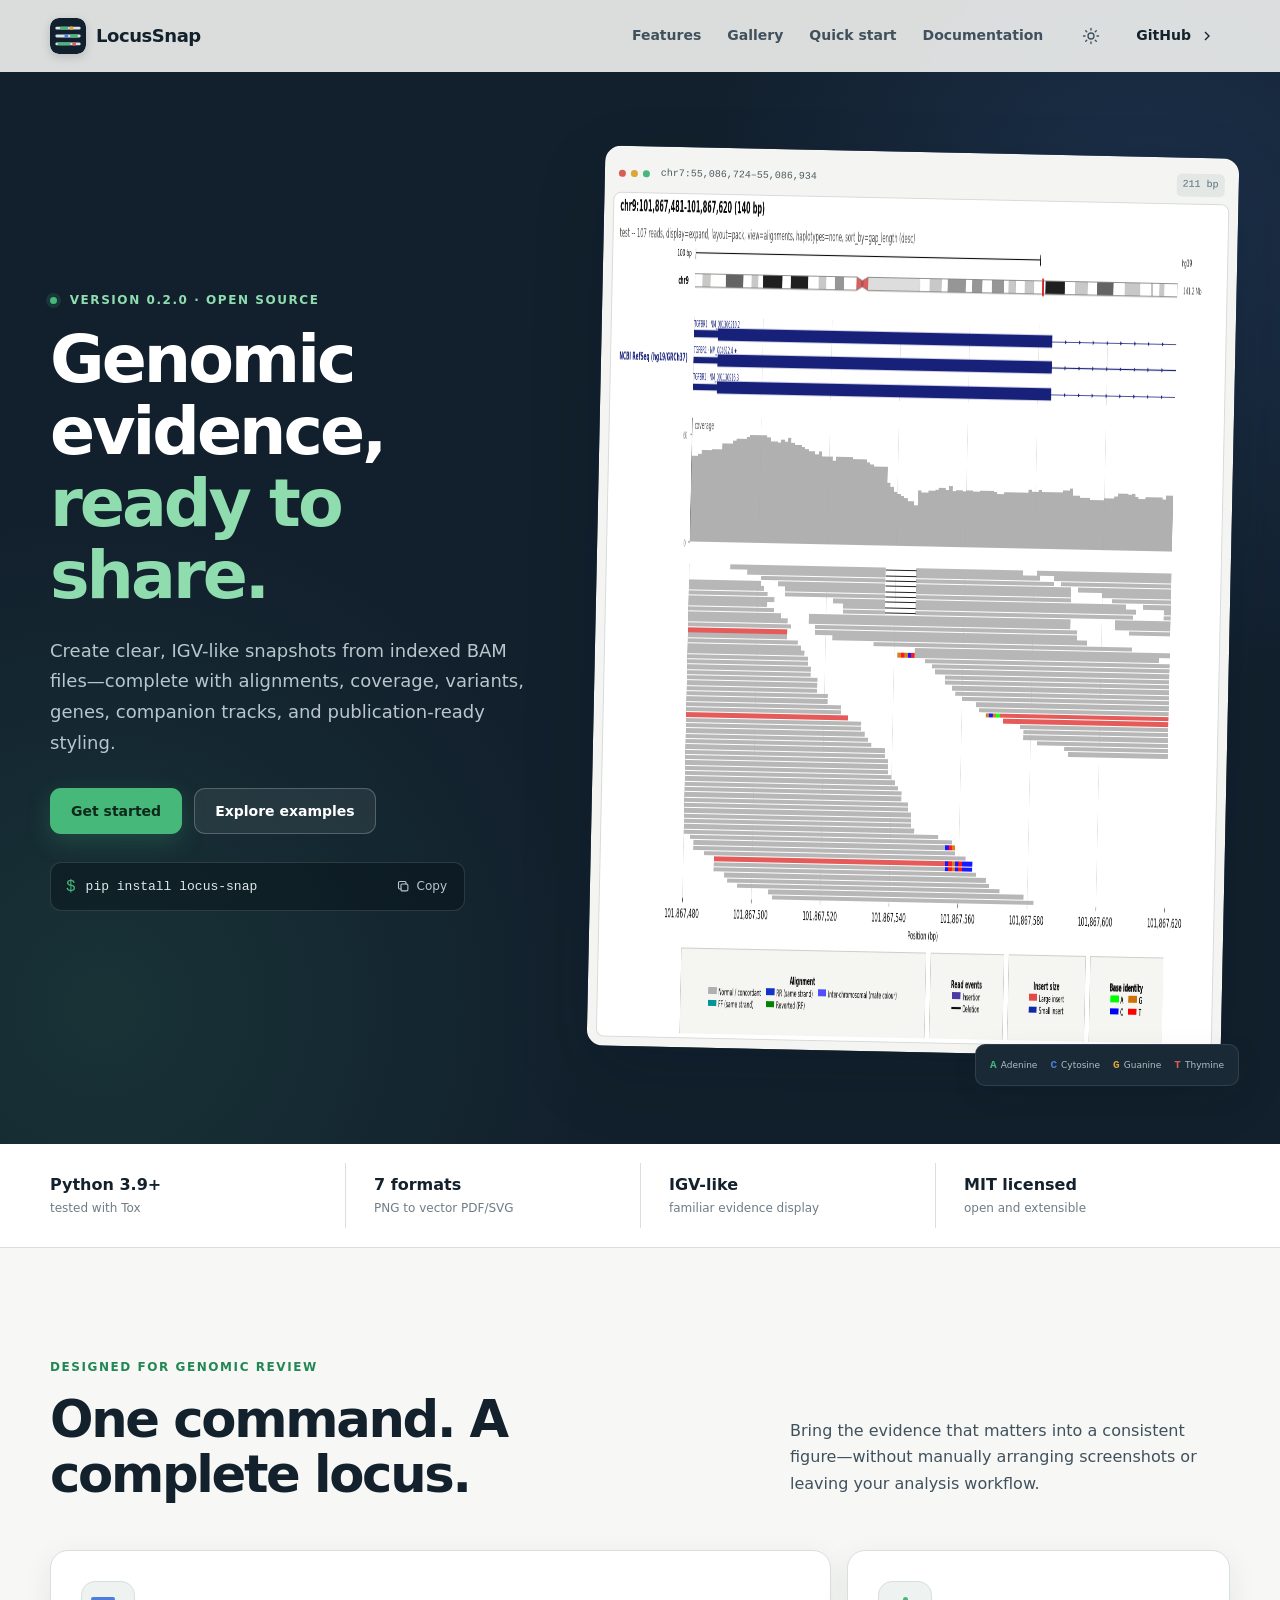
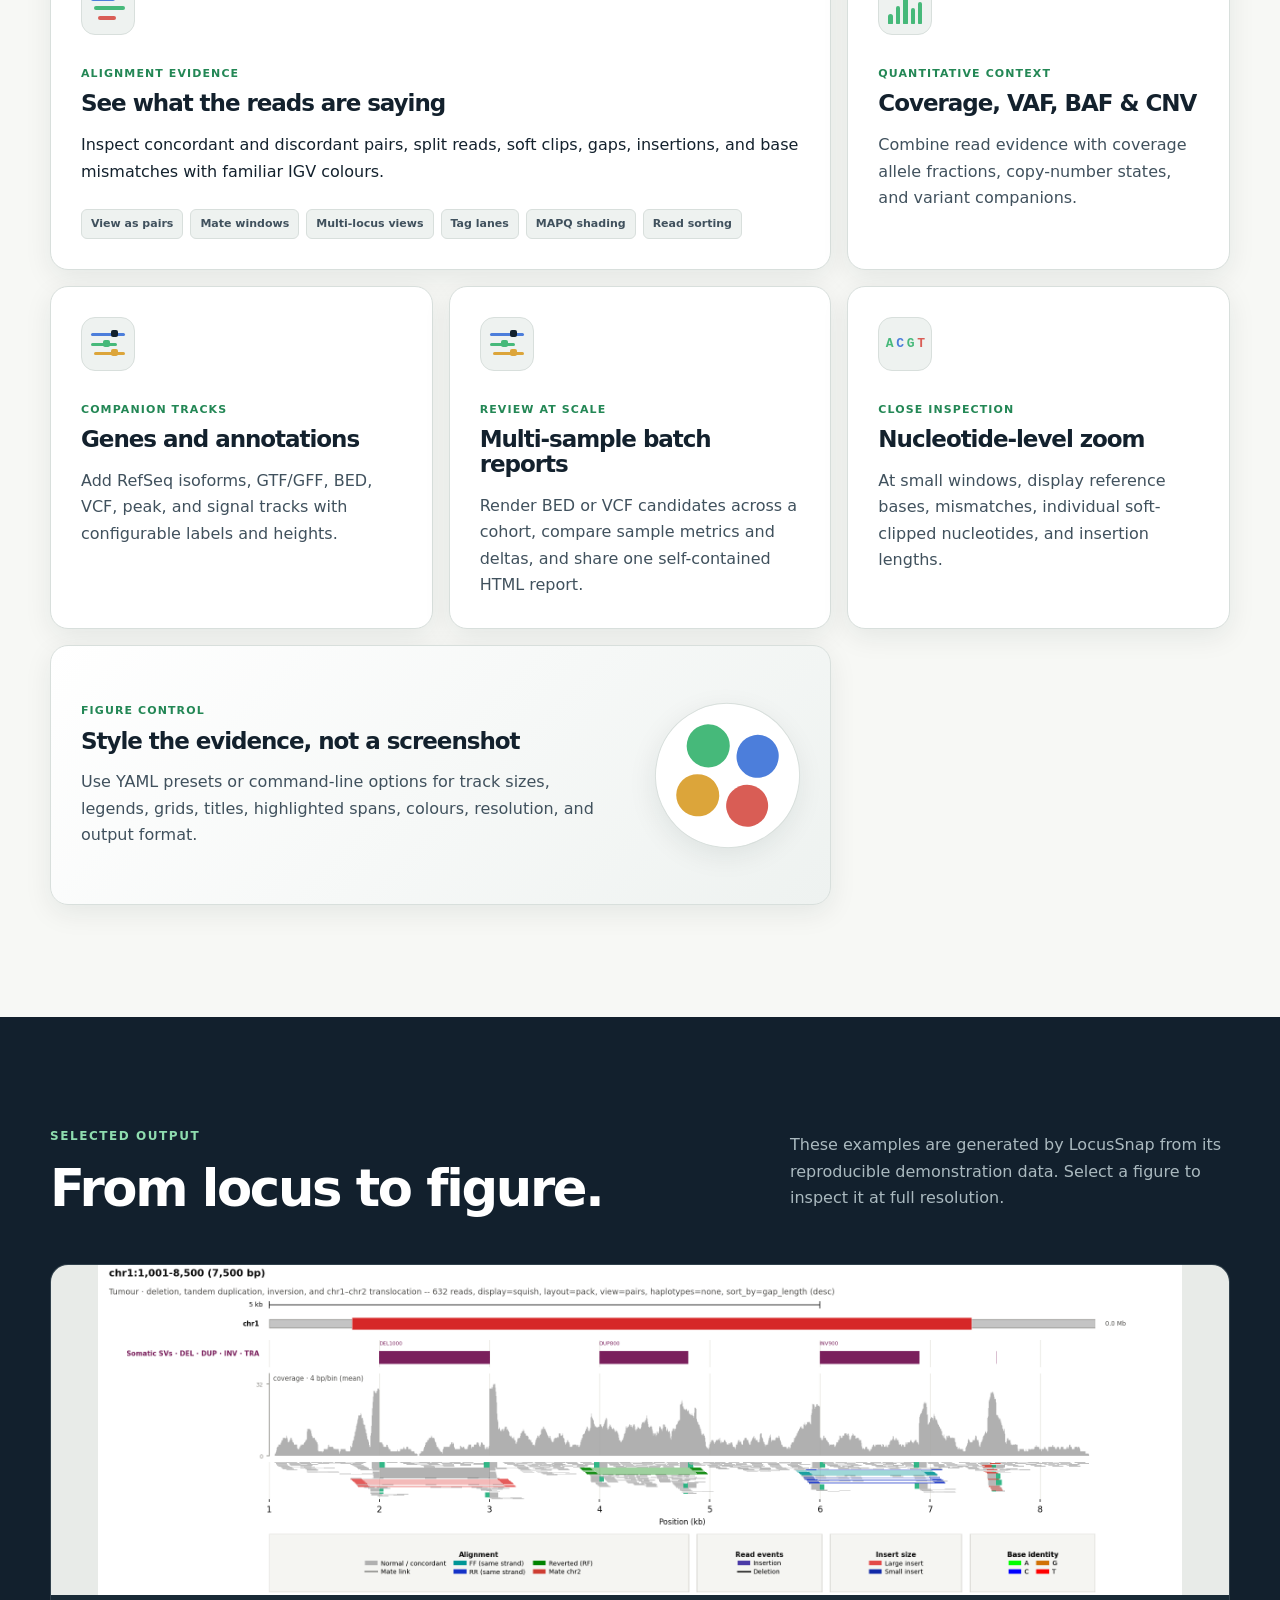
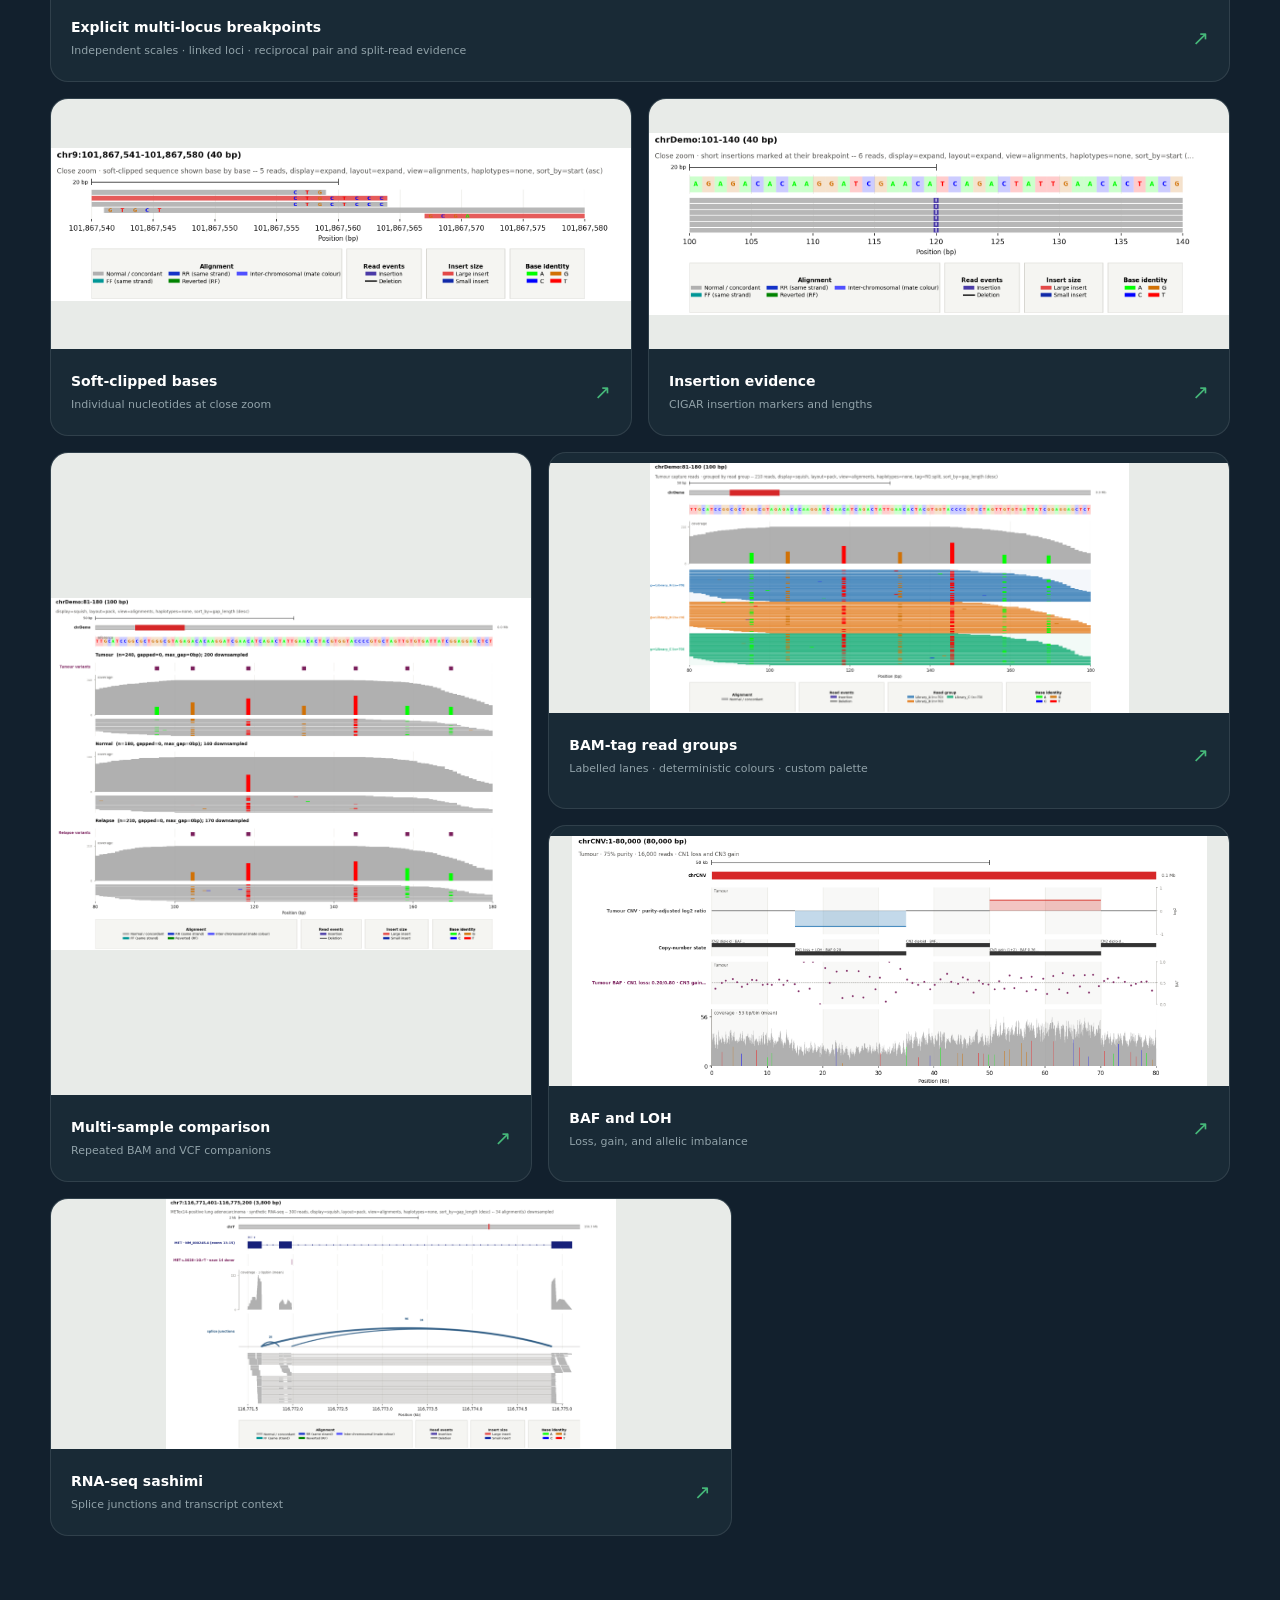
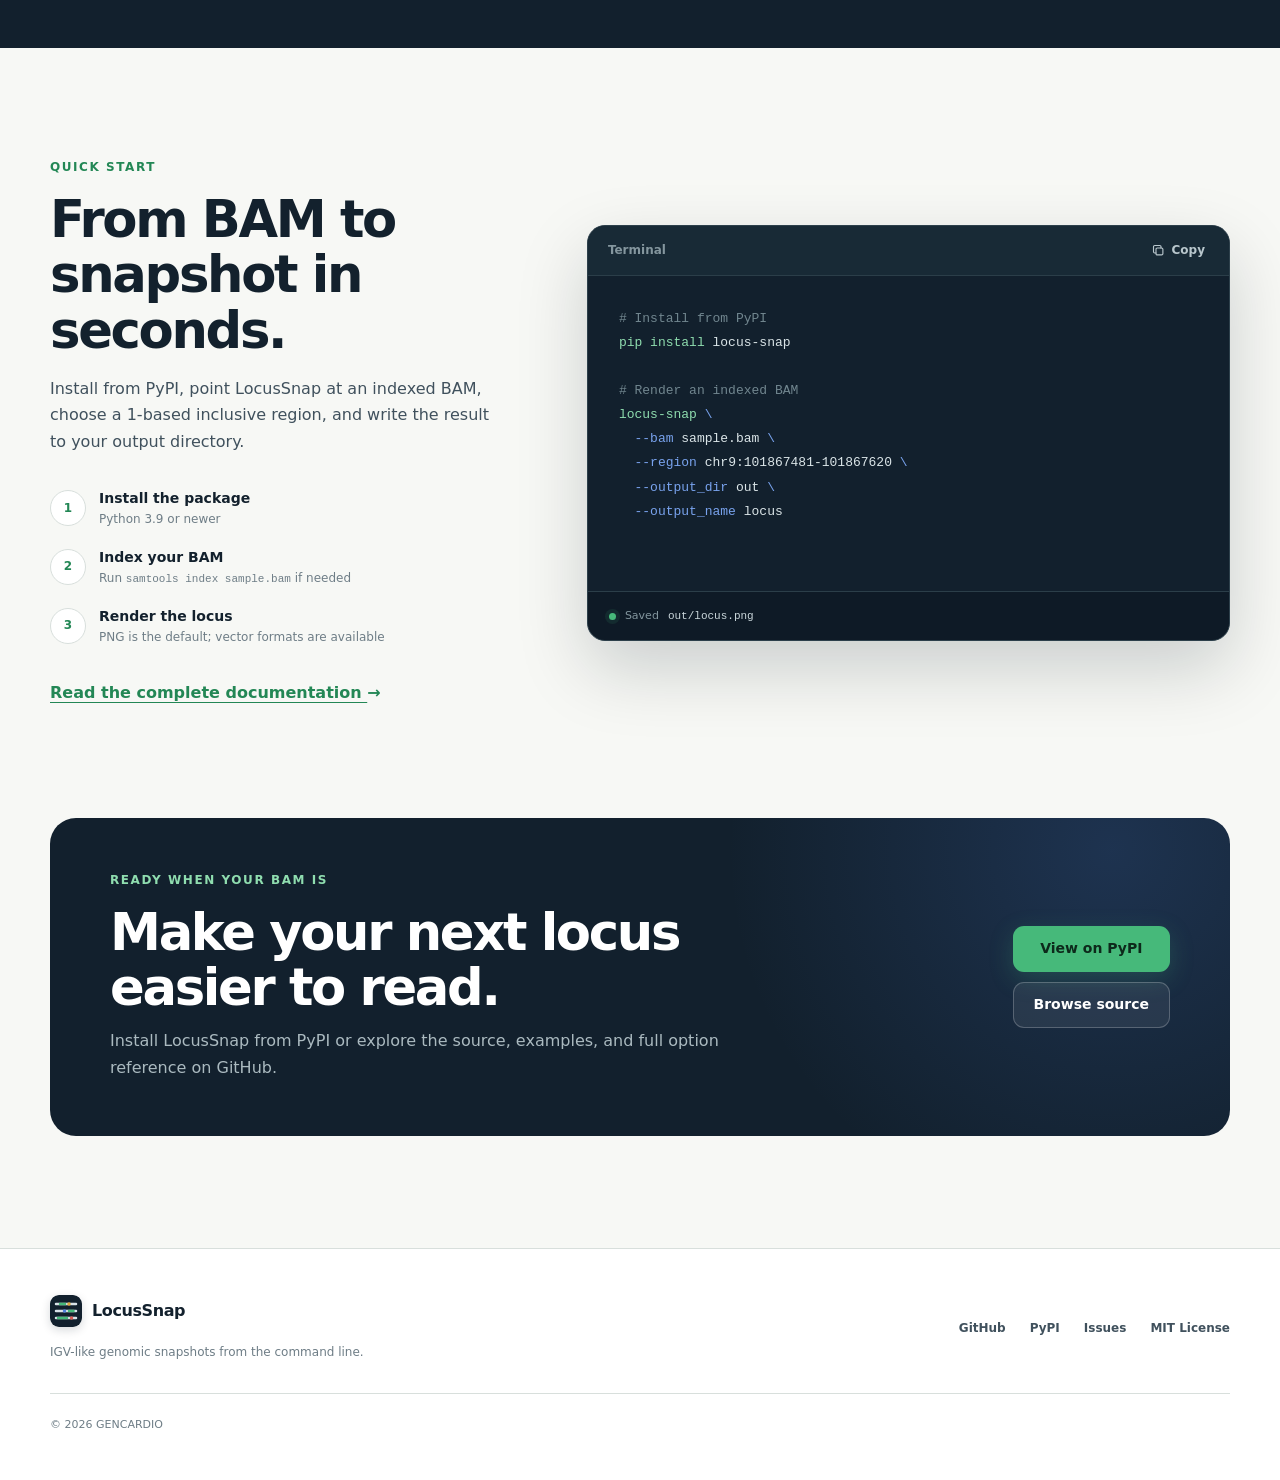
==== docs/index.html @ 805ca0b0 "Now colouring by read group!" ====
<!doctype html>
<html lang="en" data-theme="light">
  <head>
    <meta charset="utf-8">
    <meta name="viewport" content="width=device-width, initial-scale=1">
    <meta name="description" content="LocusSnap creates publication-ready, IGV-like genomic snapshots from indexed BAM files.">
    <meta name="theme-color" content="#12202d">
    <meta property="og:title" content="LocusSnap — genomic snapshots from the command line">
    <meta property="og:description" content="Turn indexed BAM files into clear, configurable genomic figures without opening a genome browser.">
    <meta property="og:type" content="website">
    <meta property="og:url" content="https://gencardio.github.io/LocusSnap/">
    <meta property="og:image" content="https://gencardio.github.io/LocusSnap/assets/images/default-refseq-isoforms.png">
    <link rel="canonical" href="https://gencardio.github.io/LocusSnap/">
    <link rel="icon" href="assets/favicon.svg" type="image/svg+xml">
    <link rel="stylesheet" href="assets/site.css">
    <title>LocusSnap — genomic snapshots from the command line</title>
    <script>
      document.documentElement.dataset.theme = localStorage.getItem("locus-theme") || "light";
    </script>
  </head>
  <body>
    <a class="skip-link" href="#main">Skip to content</a>

    <header class="site-header" data-header>
      <div class="nav-shell">
        <a class="brand" href="#top" aria-label="LocusSnap home">
          <img src="assets/favicon.svg" alt="" width="36" height="36">
          <span>LocusSnap</span>
        </a>

        <button class="menu-toggle icon-button" type="button" aria-label="Open navigation" aria-expanded="false" data-menu-toggle>
          <svg aria-hidden="true" viewBox="0 0 24 24"><path d="M4 7h16M4 12h16M4 17h16"/></svg>
        </button>

        <nav class="site-nav" aria-label="Main navigation" data-menu>
          <a href="#features">Features</a>
          <a href="#gallery">Gallery</a>
          <a href="#quickstart">Quick start</a>
          <a href="https://github.com/GENCARDIO/LocusSnap#options-people-use-most">Documentation</a>
        </nav>

        <div class="nav-actions">
          <button class="icon-button theme-toggle" type="button" aria-label="Use dark theme" title="Change colour theme" data-theme-toggle>
            <svg class="sun" aria-hidden="true" viewBox="0 0 24 24"><circle cx="12" cy="12" r="4"/><path d="M12 2v2M12 20v2M4.93 4.93l1.42 1.42M17.65 17.65l1.42 1.42M2 12h2M20 12h2M4.93 19.07l1.42-1.42M17.65 6.35l1.42-1.42"/></svg>
            <svg class="moon" aria-hidden="true" viewBox="0 0 24 24"><path d="M20.5 14.2A8.5 8.5 0 0 1 9.8 3.5a8.5 8.5 0 1 0 10.7 10.7Z"/></svg>
          </button>
          <a class="button button-small button-ghost" href="https://github.com/GENCARDIO/LocusSnap" aria-label="View LocusSnap on GitHub">
            GitHub
            <svg aria-hidden="true" viewBox="0 0 24 24"><path d="m9 18 6-6-6-6"/></svg>
          </a>
        </div>
      </div>
    </header>

    <main id="main">
      <section class="hero" id="top">
        <div class="hero-grid page-shell">
          <div class="hero-copy">
            <p class="eyebrow"><span class="status-dot"></span> Version 0.2.0 · Open source</p>
            <h1>Genomic evidence,<br><span>ready to share.</span></h1>
            <p class="hero-lede">Create clear, IGV-like snapshots from indexed BAM files—complete with alignments, coverage, variants, genes, companion tracks, and publication-ready styling.</p>
            <div class="hero-actions">
              <a class="button button-primary" href="#quickstart">Get started</a>
              <a class="button button-secondary" href="#gallery">Explore examples</a>
            </div>
            <div class="install-strip" aria-label="Install command">
              <span class="prompt" aria-hidden="true">$</span>
              <code>pip install locus-snap</code>
              <button type="button" data-copy="pip install locus-snap" aria-label="Copy install command">
                <svg class="copy-icon" aria-hidden="true" viewBox="0 0 24 24"><rect x="8" y="8" width="11" height="11" rx="2"/><path d="M16 8V6a2 2 0 0 0-2-2H6a2 2 0 0 0-2 2v8a2 2 0 0 0 2 2h2"/></svg>
                <svg class="check-icon" aria-hidden="true" viewBox="0 0 24 24"><path d="m5 12 4 4L19 6"/></svg>
                <span>Copy</span>
              </button>
            </div>
          </div>

          <div class="hero-visual">
            <div class="plot-window">
              <div class="plot-toolbar">
                <div class="window-dots" aria-hidden="true"><i></i><i></i><i></i></div>
                <span>chr7:55,086,724–55,086,934</span>
                <span class="toolbar-badge">211 bp</span>
              </div>
              <img src="assets/images/default-refseq-isoforms.png" alt="LocusSnap output showing gene isoforms, coverage, and aligned sequencing reads" width="1400" height="845">
            </div>
            <div class="base-key" aria-label="IGV base colours">
              <span><i class="base-a">A</i> Adenine</span>
              <span><i class="base-c">C</i> Cytosine</span>
              <span><i class="base-g">G</i> Guanine</span>
              <span><i class="base-t">T</i> Thymine</span>
            </div>
          </div>
        </div>
      </section>

      <section class="proof-strip" aria-label="Project highlights">
        <div class="page-shell proof-grid">
          <div><strong>Python 3.9+</strong><span>tested with Tox</span></div>
          <div><strong>7 formats</strong><span>PNG to vector PDF/SVG</span></div>
          <div><strong>IGV-like</strong><span>familiar evidence display</span></div>
          <div><strong>MIT licensed</strong><span>open and extensible</span></div>
        </div>
      </section>

      <section class="section page-shell" id="features">
        <div class="section-heading">
          <div>
            <p class="eyebrow">Designed for genomic review</p>
            <h2>One command. A complete locus.</h2>
          </div>
          <p>Bring the evidence that matters into a consistent figure—without manually arranging screenshots or leaving your analysis workflow.</p>
        </div>

        <div class="feature-grid">
          <article class="feature-card feature-wide">
            <div class="feature-icon alignment-icon" aria-hidden="true"><span></span><span></span><span></span></div>
            <p class="card-kicker">Alignment evidence</p>
            <h3>See what the reads are saying</h3>
            <p>Inspect concordant and discordant pairs, split reads, soft clips, gaps, insertions, and base mismatches with familiar IGV colours.</p>
            <ul class="tag-list" aria-label="Alignment features">
              <li>View as pairs</li><li>Mate windows</li><li>Multi-locus views</li><li>Tag lanes</li><li>MAPQ shading</li><li>Read sorting</li>
            </ul>
          </article>

          <article class="feature-card">
            <div class="feature-icon coverage-icon" aria-hidden="true"><span></span><span></span><span></span><span></span><span></span></div>
            <p class="card-kicker">Quantitative context</p>
            <h3>Coverage, VAF, BAF &amp; CNV</h3>
            <p>Combine read evidence with coverage allele fractions, copy-number states, and variant companions.</p>
          </article>

          <article class="feature-card">
            <div class="feature-icon tracks-icon" aria-hidden="true"><span></span><span></span><span></span></div>
            <p class="card-kicker">Companion tracks</p>
            <h3>Genes and annotations</h3>
            <p>Add RefSeq isoforms, GTF/GFF, BED, VCF, peak, and signal tracks with configurable labels and heights.</p>
          </article>

          <article class="feature-card">
            <div class="feature-icon tracks-icon" aria-hidden="true"><span></span><span></span><span></span></div>
            <p class="card-kicker">Review at scale</p>
            <h3>Multi-sample batch reports</h3>
            <p>Render BED or VCF candidates across a cohort, compare sample metrics and deltas, and share one self-contained HTML report.</p>
          </article>

          <article class="feature-card">
            <div class="feature-icon zoom-icon" aria-hidden="true">A<span>C</span>G<i>T</i></div>
            <p class="card-kicker">Close inspection</p>
            <h3>Nucleotide-level zoom</h3>
            <p>At small windows, display reference bases, mismatches, individual soft-clipped nucleotides, and insertion lengths.</p>
          </article>

          <article class="feature-card feature-wide styling-card">
            <div>
              <p class="card-kicker">Figure control</p>
              <h3>Style the evidence, not a screenshot</h3>
              <p>Use YAML presets or command-line options for track sizes, legends, grids, titles, highlighted spans, colours, resolution, and output format.</p>
            </div>
            <div class="style-swatch" aria-hidden="true">
              <span style="--swatch:#46b97a"></span><span style="--swatch:#4c7edb"></span><span style="--swatch:#dca53a"></span><span style="--swatch:#d95d55"></span>
            </div>
          </article>
        </div>
      </section>

      <section class="section gallery-section" id="gallery">
        <div class="page-shell">
          <div class="section-heading gallery-heading">
            <div>
              <p class="eyebrow">Selected output</p>
              <h2>From locus to figure.</h2>
            </div>
            <p>These examples are generated by LocusSnap from its reproducible demonstration data. Select a figure to inspect it at full resolution.</p>
          </div>

          <div class="gallery-grid">
            <button class="gallery-card gallery-feature" type="button" data-gallery-image="assets/images/structural-variant-evidence.png" data-gallery-title="Explicit multi-locus breakpoint view">
              <span class="gallery-image"><img src="assets/images/structural-variant-evidence.png" alt="Explicit chr1 and chr2 translocation breakpoint loci with linked centres and reciprocal read evidence" width="2400" height="747" loading="lazy"></span>
              <span class="gallery-meta"><span><strong>Explicit multi-locus breakpoints</strong><small>Independent scales · linked loci · reciprocal pair and split-read evidence</small></span><i aria-hidden="true">↗</i></span>
            </button>

            <button class="gallery-card" type="button" data-gallery-image="assets/images/close-zoom-softclipped-bases.png" data-gallery-title="Soft-clipped bases at close zoom">
              <span class="gallery-image"><img src="assets/images/close-zoom-softclipped-bases.png" alt="Close zoom plot showing coloured soft-clipped nucleotides on reads" width="1500" height="395" loading="lazy"></span>
              <span class="gallery-meta"><span><strong>Soft-clipped bases</strong><small>Individual nucleotides at close zoom</small></span><i aria-hidden="true">↗</i></span>
            </button>

            <button class="gallery-card" type="button" data-gallery-image="assets/images/close-zoom-insertions.png" data-gallery-title="Insertions at close zoom">
              <span class="gallery-image"><img src="assets/images/close-zoom-insertions.png" alt="Close zoom plot showing insertion markers and lengths" width="1500" height="471" loading="lazy"></span>
              <span class="gallery-meta"><span><strong>Insertion evidence</strong><small>CIGAR insertion markers and lengths</small></span><i aria-hidden="true">↗</i></span>
            </button>

            <button class="gallery-card gallery-tall" type="button" data-gallery-image="assets/images/multi-bam-vcf-companions.png" data-gallery-title="Multi-sample companion tracks">
              <span class="gallery-image"><img src="assets/images/multi-bam-vcf-companions.png" alt="Multi-sample plot with companion VCF tracks" width="2100" height="1539" loading="lazy"></span>
              <span class="gallery-meta"><span><strong>Multi-sample comparison</strong><small>Repeated BAM and VCF companions</small></span><i aria-hidden="true">↗</i></span>
            </button>

            <button class="gallery-card gallery-large" type="button" data-gallery-image="assets/images/tag-grouped-reads.png" data-gallery-title="Reads grouped and coloured by BAM tag">
              <span class="gallery-image"><img src="assets/images/tag-grouped-reads.png" alt="Alignment reads grouped into three labelled RG tag lanes with distinct colours" width="1960" height="1023" loading="lazy"></span>
              <span class="gallery-meta"><span><strong>BAM-tag read groups</strong><small>Labelled lanes · deterministic colours · custom palette</small></span><i aria-hidden="true">↗</i></span>
            </button>

            <button class="gallery-card gallery-large" type="button" data-gallery-image="assets/images/variant-evidence-baf-loh.png" data-gallery-title="BAF and LOH evidence">
              <span class="gallery-image"><img src="assets/images/variant-evidence-baf-loh.png" alt="Plot showing balanced BAF, copy-number gain, and loss of heterozygosity" width="1960" height="772" loading="lazy"></span>
              <span class="gallery-meta"><span><strong>BAF and LOH</strong><small>Loss, gain, and allelic imbalance</small></span><i aria-hidden="true">↗</i></span>
            </button>

            <button class="gallery-card gallery-large" type="button" data-gallery-image="assets/images/rnaseq-sashimi.png" data-gallery-title="RNA-seq sashimi plot">
              <span class="gallery-image"><img src="assets/images/rnaseq-sashimi.png" alt="RNA-seq sashimi plot with splice junction arcs" width="1960" height="1089" loading="lazy"></span>
              <span class="gallery-meta"><span><strong>RNA-seq sashimi</strong><small>Splice junctions and transcript context</small></span><i aria-hidden="true">↗</i></span>
            </button>
          </div>
        </div>
      </section>

      <section class="section page-shell" id="quickstart">
        <div class="quickstart-grid">
          <div class="quickstart-copy">
            <p class="eyebrow">Quick start</p>
            <h2>From BAM to snapshot in seconds.</h2>
            <p>Install from PyPI, point LocusSnap at an indexed BAM, choose a 1-based inclusive region, and write the result to your output directory.</p>
            <ol class="steps">
              <li><span>1</span><div><strong>Install the package</strong><small>Python 3.9 or newer</small></div></li>
              <li><span>2</span><div><strong>Index your BAM</strong><small>Run <code>samtools index sample.bam</code> if needed</small></div></li>
              <li><span>3</span><div><strong>Render the locus</strong><small>PNG is the default; vector formats are available</small></div></li>
            </ol>
            <a class="text-link" href="https://github.com/GENCARDIO/LocusSnap#basic-usage">Read the complete documentation <span aria-hidden="true">→</span></a>
          </div>

          <div class="code-window">
            <div class="code-header">
              <span>Terminal</span>
              <button type="button" data-copy="pip install locus-snap&#10;&#10;locus-snap \&#10;  --bam sample.bam \&#10;  --region chr9:101867481-101867620 \&#10;  --output_dir out \&#10;  --output_name locus" aria-label="Copy quick-start commands">
                <svg class="copy-icon" aria-hidden="true" viewBox="0 0 24 24"><rect x="8" y="8" width="11" height="11" rx="2"/><path d="M16 8V6a2 2 0 0 0-2-2H6a2 2 0 0 0-2 2v8a2 2 0 0 0 2 2h2"/></svg>
                <svg class="check-icon" aria-hidden="true" viewBox="0 0 24 24"><path d="m5 12 4 4L19 6"/></svg>
                <span>Copy</span>
              </button>
            </div>
            <pre><code><span class="code-comment"># Install from PyPI</span>
<span class="code-command">pip install</span> locus-snap

<span class="code-comment"># Render an indexed BAM</span>
<span class="code-command">locus-snap</span> <span class="code-flag">\</span>
  <span class="code-flag">--bam</span> sample.bam <span class="code-flag">\</span>
  <span class="code-flag">--region</span> chr9:101867481-101867620 <span class="code-flag">\</span>
  <span class="code-flag">--output_dir</span> out <span class="code-flag">\</span>
  <span class="code-flag">--output_name</span> locus</code></pre>
            <div class="code-result"><span></span> Saved <code>out/locus.png</code></div>
          </div>
        </div>
      </section>

      <section class="cta-section">
        <div class="page-shell cta-card">
          <div>
            <p class="eyebrow">Ready when your BAM is</p>
            <h2>Make your next locus easier to read.</h2>
            <p>Install LocusSnap from PyPI or explore the source, examples, and full option reference on GitHub.</p>
          </div>
          <div class="cta-actions">
            <a class="button button-primary" href="https://pypi.org/project/locus-snap/">View on PyPI</a>
            <a class="button button-secondary" href="https://github.com/GENCARDIO/LocusSnap">Browse source</a>
          </div>
        </div>
      </section>
    </main>

    <footer class="site-footer">
      <div class="page-shell footer-grid">
        <div>
          <a class="brand footer-brand" href="#top"><img src="assets/favicon.svg" alt="" width="32" height="32"><span>LocusSnap</span></a>
          <p>IGV-like genomic snapshots from the command line.</p>
        </div>
        <nav aria-label="Footer navigation">
          <a href="https://github.com/GENCARDIO/LocusSnap">GitHub</a>
          <a href="https://pypi.org/project/locus-snap/">PyPI</a>
          <a href="https://github.com/GENCARDIO/LocusSnap/issues">Issues</a>
          <a href="https://github.com/GENCARDIO/LocusSnap/blob/main/LICENSE">MIT License</a>
        </nav>
        <p class="copyright">© <span data-year>2026</span> GENCARDIO</p>
      </div>
    </footer>

    <dialog class="lightbox" data-lightbox aria-labelledby="lightbox-title">
      <div class="lightbox-bar">
        <strong id="lightbox-title" data-lightbox-title>Figure preview</strong>
        <button type="button" aria-label="Close figure preview" data-lightbox-close>×</button>
      </div>
      <div class="lightbox-canvas"><img src="" alt="" data-lightbox-image></div>
    </dialog>

    <div class="toast" role="status" aria-live="polite" data-toast>Copied to clipboard</div>
    <script src="assets/site.js"></script>
  </body>
</html>
---- docs/assets/site.css ----
:root {
  color-scheme: light;
  --ink: #13212d;
  --ink-soft: #40515d;
  --ink-faint: #6e7d86;
  --paper: #f7f8f5;
  --surface: #ffffff;
  --surface-soft: #eef2f0;
  --line: #d8dfdc;
  --line-strong: #b8c5c1;
  --nav: rgb(247 248 245 / 88%);
  --hero: #12202d;
  --hero-soft: #1a2e3c;
  --green: #46b97a;
  --green-dark: #238755;
  --blue: #4c7edb;
  --gold: #dca53a;
  --red: #d95d55;
  --shadow-sm: 0 8px 28px rgb(17 32 43 / 8%);
  --shadow-lg: 0 28px 70px rgb(8 20 28 / 18%);
  --radius-sm: 10px;
  --radius: 18px;
  --radius-lg: 26px;
  --shell: min(1180px, calc(100% - 40px));
  --mono: "SFMono-Regular", Consolas, "Liberation Mono", monospace;
  --sans: Inter, ui-sans-serif, system-ui, -apple-system, BlinkMacSystemFont, "Segoe UI", sans-serif;
}

html[data-theme="dark"] {
  color-scheme: dark;
  --ink: #edf3f1;
  --ink-soft: #b3c0c4;
  --ink-faint: #83949a;
  --paper: #101a21;
  --surface: #17242c;
  --surface-soft: #1d2d35;
  --line: #2d4048;
  --line-strong: #405760;
  --nav: rgb(16 26 33 / 88%);
  --shadow-sm: 0 8px 28px rgb(0 0 0 / 18%);
  --shadow-lg: 0 28px 70px rgb(0 0 0 / 32%);
}

*, *::before, *::after { box-sizing: border-box; }

html {
  scroll-behavior: smooth;
  scroll-padding-top: 88px;
  background: var(--paper);
}

body {
  margin: 0;
  color: var(--ink);
  background: var(--paper);
  font-family: var(--sans);
  font-size: 16px;
  line-height: 1.65;
  -webkit-font-smoothing: antialiased;
  overflow-x: hidden;
}

body::selection { color: #0d1b24; background: #91dfb5; }

img { display: block; max-width: 100%; }
button, input { font: inherit; }
button, a { -webkit-tap-highlight-color: transparent; }
a { color: inherit; }

.skip-link {
  position: fixed;
  z-index: 999;
  top: 8px;
  left: 8px;
  padding: 8px 14px;
  color: white;
  background: var(--green-dark);
  border-radius: 8px;
  transform: translateY(-150%);
}

.skip-link:focus { transform: translateY(0); }
.page-shell { width: var(--shell); margin-inline: auto; }

.site-header {
  position: fixed;
  z-index: 100;
  top: 0;
  right: 0;
  left: 0;
  height: 72px;
  color: var(--ink);
  background: var(--nav);
  border-bottom: 1px solid transparent;
  backdrop-filter: blur(18px);
  -webkit-backdrop-filter: blur(18px);
  transition: border-color 180ms ease, box-shadow 180ms ease;
}

.site-header.is-scrolled { border-color: var(--line); box-shadow: 0 4px 20px rgb(12 25 33 / 6%); }

.nav-shell {
  width: var(--shell);
  height: 100%;
  margin-inline: auto;
  display: flex;
  align-items: center;
  gap: 28px;
}

.brand {
  display: inline-flex;
  align-items: center;
  gap: 10px;
  color: var(--ink);
  font-size: 18px;
  font-weight: 800;
  letter-spacing: -0.025em;
  text-decoration: none;
}

.brand img { border-radius: 9px; box-shadow: 0 3px 10px rgb(10 25 35 / 16%); }

.site-nav {
  margin-left: auto;
  display: flex;
  align-items: center;
  gap: 26px;
}

.site-nav a {
  color: var(--ink-soft);
  font-size: 14px;
  font-weight: 650;
  text-decoration: none;
  transition: color 160ms ease;
}

.site-nav a:hover { color: var(--ink); }
.nav-actions { display: flex; align-items: center; gap: 10px; }

.icon-button {
  width: 40px;
  height: 40px;
  padding: 0;
  display: inline-grid;
  place-items: center;
  color: var(--ink-soft);
  background: transparent;
  border: 1px solid var(--line);
  border-radius: 10px;
  cursor: pointer;
}

.icon-button svg { width: 18px; fill: none; stroke: currentColor; stroke-width: 1.8; stroke-linecap: round; stroke-linejoin: round; }
.icon-button:hover { color: var(--ink); border-color: var(--line-strong); }
.theme-toggle .moon { display: none; }
html[data-theme="dark"] .theme-toggle .sun { display: none; }
html[data-theme="dark"] .theme-toggle .moon { display: block; }
.menu-toggle { display: none; margin-left: auto; }

.button {
  min-height: 46px;
  padding: 0 20px;
  display: inline-flex;
  align-items: center;
  justify-content: center;
  gap: 8px;
  border: 1px solid transparent;
  border-radius: 11px;
  font-size: 14px;
  font-weight: 750;
  text-decoration: none;
  transition: transform 160ms ease, background 160ms ease, border-color 160ms ease, box-shadow 160ms ease;
}

.button:hover { transform: translateY(-2px); }
.button svg { width: 16px; fill: none; stroke: currentColor; stroke-width: 2; }
.button-small { min-height: 40px; padding-inline: 14px; }
.button-primary { color: #0d291b; background: var(--green); box-shadow: 0 7px 24px rgb(70 185 122 / 22%); }
.button-primary:hover { background: #5acb8c; box-shadow: 0 10px 28px rgb(70 185 122 / 28%); }
.button-secondary { color: white; background: rgb(255 255 255 / 7%); border-color: rgb(255 255 255 / 22%); }
.button-secondary:hover { background: rgb(255 255 255 / 12%); border-color: rgb(255 255 255 / 34%); }
.button-ghost { color: var(--ink); border-color: var(--line); }
.button-ghost:hover { background: var(--surface); border-color: var(--line-strong); }

.hero {
  min-height: 745px;
  padding: 152px 0 92px;
  color: white;
  background:
    radial-gradient(circle at 90% 20%, rgb(76 126 219 / 17%), transparent 31%),
    radial-gradient(circle at 8% 88%, rgb(70 185 122 / 12%), transparent 32%),
    var(--hero);
  overflow: hidden;
}

.hero-grid {
  display: grid;
  grid-template-columns: minmax(410px, .86fr) minmax(530px, 1.14fr);
  align-items: center;
  gap: 68px;
}

.eyebrow {
  margin: 0 0 16px;
  color: var(--green-dark);
  font-size: 12px;
  line-height: 1.3;
  font-weight: 850;
  letter-spacing: .13em;
  text-transform: uppercase;
}

.hero .eyebrow { color: #8fddaF; }
.status-dot { width: 7px; height: 7px; margin-right: 7px; display: inline-block; background: var(--green); border-radius: 50%; box-shadow: 0 0 0 4px rgb(70 185 122 / 14%); }

h1, h2, h3, p { overflow-wrap: break-word; }
h1, h2, h3 { margin-top: 0; line-height: 1.08; letter-spacing: -.045em; }
h1 { margin-bottom: 24px; font-size: clamp(48px, 5.2vw, 74px); font-weight: 820; }
h1 span { color: #8fddaf; }
h2 { margin-bottom: 18px; font-size: clamp(36px, 4vw, 54px); font-weight: 810; }
h3 { margin-bottom: 12px; font-size: 23px; font-weight: 780; }

.hero-copy, .hero-visual, .quickstart-copy, .code-window { min-width: 0; }
.hero-lede { max-width: 590px; margin: 0 0 30px; color: #b9c7cd; font-size: 18px; line-height: 1.7; }
.hero-actions { display: flex; flex-wrap: wrap; gap: 12px; }

.install-strip {
  max-width: 415px;
  min-height: 49px;
  margin-top: 28px;
  padding: 6px 7px 6px 15px;
  display: flex;
  align-items: center;
  gap: 10px;
  color: #dfe8eb;
  background: rgb(5 14 20 / 38%);
  border: 1px solid rgb(255 255 255 / 13%);
  border-radius: 11px;
}

.install-strip .prompt { color: var(--green); font-family: var(--mono); }
.install-strip code { font-family: var(--mono); font-size: 13px; }
.install-strip button, .code-header button {
  margin-left: auto;
  padding: 7px 10px;
  display: inline-flex;
  align-items: center;
  gap: 6px;
  color: #b9c7cd;
  background: transparent;
  border: 0;
  border-radius: 7px;
  font-size: 12px;
  cursor: pointer;
}

.install-strip button:hover, .code-header button:hover { color: white; background: rgb(255 255 255 / 8%); }
.install-strip svg, .code-header svg { width: 15px; fill: none; stroke: currentColor; stroke-width: 1.8; stroke-linecap: round; stroke-linejoin: round; }
.check-icon { display: none; }
.is-copied .copy-icon { display: none; }
.is-copied .check-icon { display: block; color: var(--green); }

.hero-visual { position: relative; }
.hero-visual::before {
  content: "";
  position: absolute;
  z-index: 0;
  inset: -45px -65px;
  background-image: linear-gradient(rgb(255 255 255 / 4%) 1px, transparent 1px), linear-gradient(90deg, rgb(255 255 255 / 4%) 1px, transparent 1px);
  background-size: 34px 34px;
  mask-image: radial-gradient(ellipse, black 22%, transparent 70%);
}

.plot-window {
  position: relative;
  z-index: 1;
  padding: 8px;
  background: #f4f5f2;
  border: 1px solid rgb(255 255 255 / 17%);
  border-radius: 16px;
  box-shadow: var(--shadow-lg);
  transform: rotate(1.2deg);
}

.plot-toolbar { height: 37px; padding: 0 5px; display: flex; align-items: center; gap: 11px; color: #4d5a61; font-family: var(--mono); font-size: 10px; }
.window-dots { display: flex; gap: 5px; }
.window-dots i { width: 7px; height: 7px; background: #c7d0ce; border-radius: 50%; }
.window-dots i:nth-child(1) { background: #d95d55; }
.window-dots i:nth-child(2) { background: #dca53a; }
.window-dots i:nth-child(3) { background: #46b97a; }
.toolbar-badge { margin-left: auto; padding: 3px 6px; color: #5d6d74; background: #e3e8e6; border-radius: 5px; }
.plot-window > img { width: 100%; border: 1px solid #d7dcda; border-radius: 8px; }

.base-key {
  position: absolute;
  z-index: 3;
  right: -9px;
  bottom: -34px;
  padding: 11px 14px;
  display: flex;
  gap: 13px;
  color: #aebec4;
  background: #192a36;
  border: 1px solid rgb(255 255 255 / 10%);
  border-radius: 10px;
  box-shadow: var(--shadow-sm);
  font-size: 9px;
}

.base-key span { display: flex; align-items: center; gap: 4px; }
.base-key i { font-family: var(--mono); font-size: 11px; font-style: normal; font-weight: 900; }
.base-a { color: var(--green); } .base-c { color: var(--blue); } .base-g { color: var(--gold); } .base-t { color: var(--red); }

.proof-strip { background: var(--surface); border-bottom: 1px solid var(--line); }
.proof-grid { min-height: 103px; display: grid; grid-template-columns: repeat(4, 1fr); align-items: center; }
.proof-grid > div { padding: 9px 28px; border-left: 1px solid var(--line); }
.proof-grid > div:first-child { padding-left: 0; border-left: 0; }
.proof-grid strong, .proof-grid span { display: block; }
.proof-grid strong { color: var(--ink); font-size: 16px; }
.proof-grid span { color: var(--ink-faint); font-size: 12px; }

.section { padding-top: 112px; padding-bottom: 112px; }
.section-heading { margin-bottom: 48px; display: grid; grid-template-columns: 1fr minmax(300px, 440px); align-items: end; gap: 60px; }
.section-heading h2 { margin-bottom: 0; }
.section-heading > p { margin: 0 0 5px; color: var(--ink-soft); }

.feature-grid { display: grid; grid-template-columns: repeat(3, 1fr); gap: 16px; }
.feature-card {
  min-height: 308px;
  padding: 30px;
  background: var(--surface);
  border: 1px solid var(--line);
  border-radius: var(--radius);
  box-shadow: var(--shadow-sm);
  transition: border-color 180ms ease, transform 180ms ease;
}
.feature-card:hover { border-color: var(--line-strong); transform: translateY(-3px); }
.feature-card > p:last-child { margin-bottom: 0; color: var(--ink-soft); }
.feature-wide { grid-column: span 2; }
.card-kicker { margin: 0 0 8px; color: var(--green-dark); font-size: 11px; font-weight: 850; letter-spacing: .1em; text-transform: uppercase; }

.feature-icon { width: 54px; height: 54px; margin-bottom: 30px; color: var(--ink); background: var(--surface-soft); border: 1px solid var(--line); border-radius: 14px; }
.alignment-icon { padding: 12px 9px; display: flex; flex-direction: column; justify-content: space-around; }
.alignment-icon span { height: 4px; background: var(--line-strong); border-radius: 3px; }
.alignment-icon span:nth-child(1) { width: 70%; background: var(--blue); }
.alignment-icon span:nth-child(2) { width: 92%; margin-left: 8%; background: var(--green); }
.alignment-icon span:nth-child(3) { width: 55%; margin-left: 20%; background: var(--red); }
.coverage-icon { padding: 10px 9px; display: flex; align-items: end; gap: 3px; }
.coverage-icon span { flex: 1; height: 32%; background: var(--green); border-radius: 3px 3px 1px 1px; }
.coverage-icon span:nth-child(2) { height: 58%; }.coverage-icon span:nth-child(3) { height: 85%; }.coverage-icon span:nth-child(4) { height: 50%; }.coverage-icon span:nth-child(5) { height: 70%; }
.tracks-icon { padding: 12px 9px; display: flex; flex-direction: column; justify-content: space-around; }
.tracks-icon span { height: 3px; background: var(--blue); border-radius: 2px; position: relative; }
.tracks-icon span::after { content: ""; position: absolute; right: 7px; top: -3px; width: 7px; height: 7px; background: currentColor; border-radius: 2px; }
.tracks-icon span:nth-child(2) { width: 75%; color: var(--green); background: var(--green); }
.tracks-icon span:nth-child(3) { width: 90%; margin-left: 10%; color: var(--gold); background: var(--gold); }
.zoom-icon { padding: 13px 5px; display: flex; align-items: center; justify-content: space-around; font-family: var(--mono); font-size: 13px; font-weight: 900; color: var(--green); }
.zoom-icon span { color: var(--blue); }.zoom-icon i { color: var(--red); font-style: normal; }.zoom-icon::first-letter { color: var(--green); }
.tag-list { margin: 24px 0 0; padding: 0; display: flex; flex-wrap: wrap; gap: 7px; list-style: none; }
.tag-list li { padding: 5px 9px; color: var(--ink-soft); background: var(--surface-soft); border: 1px solid var(--line); border-radius: 6px; font-size: 11px; font-weight: 650; }
.styling-card { min-height: 260px; display: flex; align-items: center; gap: 36px; background: linear-gradient(135deg, var(--surface), var(--surface-soft)); }
.styling-card > div:first-child { flex: 1; }
.styling-card p:last-child { margin-bottom: 0; color: var(--ink-soft); }
.style-swatch { width: 145px; height: 145px; padding: 25px; display: grid; grid-template-columns: 1fr 1fr; gap: 8px; background: var(--surface); border: 1px solid var(--line); border-radius: 50%; box-shadow: var(--shadow-sm); transform: rotate(12deg); }
.style-swatch span { background: var(--swatch); border-radius: 50%; }

.gallery-section { background: var(--hero); color: white; }
.gallery-section .eyebrow { color: #8fddaf; }
.gallery-heading > p { color: #aab9bf; }
.gallery-grid { display: grid; grid-template-columns: repeat(12, 1fr); gap: 16px; }
.gallery-card {
  grid-column: span 6;
  min-width: 0;
  padding: 0;
  color: white;
  text-align: left;
  background: #192a36;
  border: 1px solid rgb(255 255 255 / 10%);
  border-radius: var(--radius);
  overflow: hidden;
  cursor: zoom-in;
  transition: transform 180ms ease, border-color 180ms ease;
}
.gallery-card:hover { border-color: rgb(143 221 175 / 46%); transform: translateY(-3px); }
.gallery-card:focus-visible { outline: 3px solid var(--green); outline-offset: 3px; }
.gallery-large { grid-column: span 7; }
.gallery-feature { grid-column: 1 / -1; }
.gallery-feature .gallery-image { height: 330px; }
.gallery-tall { grid-column: span 5; grid-row: span 2; }
.gallery-image { height: 250px; display: block; background: #e8ebe8; overflow: hidden; }
.gallery-image img { width: 100%; height: 100%; object-fit: contain; transition: transform 280ms ease; }
.gallery-card:hover .gallery-image img { transform: scale(1.015); }
.gallery-tall .gallery-image { height: 642px; }
.gallery-meta { min-height: 86px; padding: 18px 20px; display: flex; align-items: center; justify-content: space-between; gap: 18px; }
.gallery-meta strong, .gallery-meta small { display: block; }
.gallery-meta strong { font-size: 14px; }
.gallery-meta small { margin-top: 3px; color: #91a2a9; font-size: 11px; }
.gallery-meta i { color: var(--green); font-size: 20px; font-style: normal; }

.quickstart-grid { display: grid; grid-template-columns: .82fr 1.18fr; align-items: center; gap: 90px; }
.quickstart-copy > p:not(.eyebrow) { color: var(--ink-soft); }
.steps { margin: 32px 0; padding: 0; display: grid; gap: 16px; list-style: none; }
.steps li { display: flex; align-items: center; gap: 13px; }
.steps li > span { width: 36px; height: 36px; flex: 0 0 auto; display: grid; place-items: center; color: var(--green-dark); background: var(--surface); border: 1px solid var(--line); border-radius: 50%; font-size: 12px; font-weight: 850; }
.steps strong, .steps small { display: block; }
.steps strong { font-size: 14px; }.steps small { color: var(--ink-faint); font-size: 12px; }.steps code { font-family: var(--mono); font-size: 11px; }
.text-link { color: var(--green-dark); font-weight: 750; text-underline-offset: 4px; }
.text-link span { display: inline-block; transition: transform 160ms ease; }
.text-link:hover span { transform: translateX(4px); }

.code-window { color: #dbe5e8; background: #12202d; border: 1px solid #2d404b; border-radius: var(--radius); box-shadow: var(--shadow-lg); overflow: hidden; }
.code-header { height: 50px; padding: 0 14px 0 20px; display: flex; align-items: center; color: #84969e; background: #182a36; border-bottom: 1px solid #2b3e49; font-size: 12px; font-weight: 700; }
.code-window pre { min-height: 315px; margin: 0; padding: 31px; overflow-x: auto; font-family: var(--mono); font-size: 13px; line-height: 1.85; }
.code-window code { font-family: var(--mono); }
.code-comment { color: #71868f; }.code-command { color: #8fddaf; }.code-flag { color: #79a3ee; }
.code-result { min-height: 49px; padding: 0 21px; display: flex; align-items: center; gap: 9px; color: #83969e; background: rgb(4 12 18 / 28%); border-top: 1px solid #2b3e49; font-size: 11px; }
.code-result span { width: 7px; height: 7px; background: var(--green); border-radius: 50%; box-shadow: 0 0 0 4px rgb(70 185 122 / 11%); }.code-result code { color: #cbd8dc; }

.cta-section { padding: 0 0 112px; }
.cta-card { min-height: 280px; padding: 55px 60px; display: grid; grid-template-columns: 1fr auto; align-items: center; gap: 60px; color: white; background: radial-gradient(circle at 90% 10%, rgb(76 126 219 / 20%), transparent 35%), var(--hero); border-radius: var(--radius-lg); overflow: hidden; }
.cta-card h2 { max-width: 670px; margin-bottom: 13px; }
.cta-card p:not(.eyebrow) { max-width: 670px; margin: 0; color: #abbac0; }
.cta-card .eyebrow { color: #8fddaf; }
.cta-actions { display: flex; flex-direction: column; gap: 10px; }

.site-footer { padding: 46px 0; background: var(--surface); border-top: 1px solid var(--line); }
.footer-grid { display: grid; grid-template-columns: 1fr auto; align-items: center; gap: 18px 50px; }
.footer-brand { font-size: 16px; }
.footer-grid > div > p { margin: 8px 0 0; color: var(--ink-faint); font-size: 12px; }
.footer-grid nav { display: flex; flex-wrap: wrap; gap: 24px; }
.footer-grid nav a { color: var(--ink-soft); font-size: 12px; font-weight: 650; text-decoration: none; }
.footer-grid nav a:hover { color: var(--green-dark); }
.copyright { grid-column: 1 / -1; margin: 12px 0 0; padding-top: 22px; color: var(--ink-faint); border-top: 1px solid var(--line); font-size: 11px; }

.lightbox {
  width: min(94vw, 1600px);
  max-width: none;
  max-height: 92vh;
  padding: 0;
  color: var(--ink);
  background: var(--surface);
  border: 1px solid var(--line-strong);
  border-radius: 14px;
  box-shadow: var(--shadow-lg);
  overflow: hidden;
}
.lightbox::backdrop { background: rgb(3 10 14 / 78%); backdrop-filter: blur(8px); }
.lightbox-bar { height: 52px; padding: 0 11px 0 20px; display: flex; align-items: center; justify-content: space-between; border-bottom: 1px solid var(--line); }
.lightbox-bar strong { font-size: 13px; }
.lightbox-bar button { width: 34px; height: 34px; color: var(--ink-soft); background: transparent; border: 0; border-radius: 8px; font-size: 24px; cursor: pointer; }
.lightbox-bar button:hover { color: var(--ink); background: var(--surface-soft); }
.lightbox-canvas { max-height: calc(92vh - 52px); padding: 20px; background: #e9ece9; overflow: auto; }
.lightbox-canvas img { width: auto; max-width: none; min-width: 100%; height: auto; margin: auto; }

.toast { position: fixed; z-index: 200; right: 24px; bottom: 24px; padding: 10px 15px; color: white; background: #1a2a34; border: 1px solid rgb(255 255 255 / 16%); border-radius: 9px; box-shadow: var(--shadow-lg); font-size: 12px; opacity: 0; pointer-events: none; transform: translateY(12px); transition: opacity 160ms ease, transform 160ms ease; }
.toast.is-visible { opacity: 1; transform: translateY(0); }

:focus-visible { outline: 3px solid var(--blue); outline-offset: 3px; }

@media (max-width: 1050px) {
  .hero { padding-top: 130px; }
  .hero-grid { grid-template-columns: 1fr; gap: 65px; }
  .hero-copy { max-width: 760px; }
  .hero-visual { width: min(820px, 100%); margin-inline: auto; }
  .section-heading { grid-template-columns: 1fr; gap: 15px; }
  .section-heading > p { max-width: 650px; }
  .feature-grid { grid-template-columns: 1fr 1fr; }
  .feature-wide { grid-column: span 1; }
  .styling-card { grid-column: span 2; }
  .quickstart-grid { grid-template-columns: 1fr; gap: 50px; }
  .quickstart-copy { max-width: 720px; }
  .cta-card { grid-template-columns: 1fr; }
  .cta-actions { flex-direction: row; }
}

@media (max-width: 800px) {
  :root { --shell: min(100% - 30px, 680px); }
  .site-header { height: 64px; }
  .nav-shell { gap: 10px; }
  .menu-toggle { display: inline-grid; }
  .site-nav {
    position: absolute;
    top: 57px;
    right: 15px;
    left: 15px;
    margin: 0;
    padding: 10px;
    display: none;
    align-items: stretch;
    flex-direction: column;
    gap: 0;
    background: var(--surface);
    border: 1px solid var(--line);
    border-radius: 13px;
    box-shadow: var(--shadow-lg);
  }
  .site-nav.is-open { display: flex; }
  .site-nav a { padding: 11px 12px; border-radius: 8px; }
  .site-nav a:hover { background: var(--surface-soft); }
  .nav-actions .button { display: none; }
  .hero { min-height: 0; padding: 116px 0 84px; }
  h1 { font-size: clamp(44px, 12vw, 64px); }
  .base-key { display: none; }
  .proof-grid { padding-block: 24px; grid-template-columns: 1fr 1fr; gap: 15px; }
  .proof-grid > div, .proof-grid > div:first-child { padding: 6px 16px; border-left: 1px solid var(--line); }
  .proof-grid > div:nth-child(odd) { padding-left: 0; border-left: 0; }
  .section { padding-top: 82px; padding-bottom: 82px; }
  .feature-grid { grid-template-columns: 1fr; }
  .feature-wide, .styling-card { grid-column: auto; }
  .gallery-grid { grid-template-columns: 1fr; }
  .gallery-card, .gallery-large, .gallery-feature, .gallery-tall { grid-column: auto; grid-row: auto; }
  .gallery-image, .gallery-feature .gallery-image, .gallery-tall .gallery-image { height: 300px; }
  .cta-section { padding-bottom: 82px; }
  .cta-card { padding: 42px 34px; gap: 32px; }
  .footer-grid { grid-template-columns: 1fr; }
  .copyright { grid-column: auto; }
}

@media (max-width: 520px) {
  :root { --shell: calc(100% - 24px); }
  .hero-grid { grid-template-columns: minmax(0, 1fr); }
  .hero-lede { font-size: 16px; }
  .hero-actions .button { flex: 1; }
  .install-strip { width: 100%; }
  .install-strip code { min-width: 0; font-size: 11px; }
  .install-strip button span { display: none; }
  .plot-window { padding: 5px; transform: none; }
  .plot-toolbar { height: 31px; font-size: 8px; }
  .feature-card { min-height: 0; padding: 25px; }
  .styling-card { align-items: flex-start; flex-direction: column; }
  .style-swatch { width: 105px; height: 105px; padding: 19px; }
  .gallery-image, .gallery-feature .gallery-image, .gallery-tall .gallery-image { height: 220px; }
  .code-window pre { min-height: 0; padding: 23px 19px; font-size: 11px; }
  .cta-card { padding: 36px 25px; }
  .cta-actions { flex-direction: column; }
  .footer-grid nav { gap: 16px; }
  .lightbox-canvas { padding: 8px; }
}

@media (prefers-reduced-motion: reduce) {
  html { scroll-behavior: auto; }
  *, *::before, *::after { scroll-behavior: auto !important; transition-duration: .01ms !important; animation-duration: .01ms !important; animation-iteration-count: 1 !important; }
}
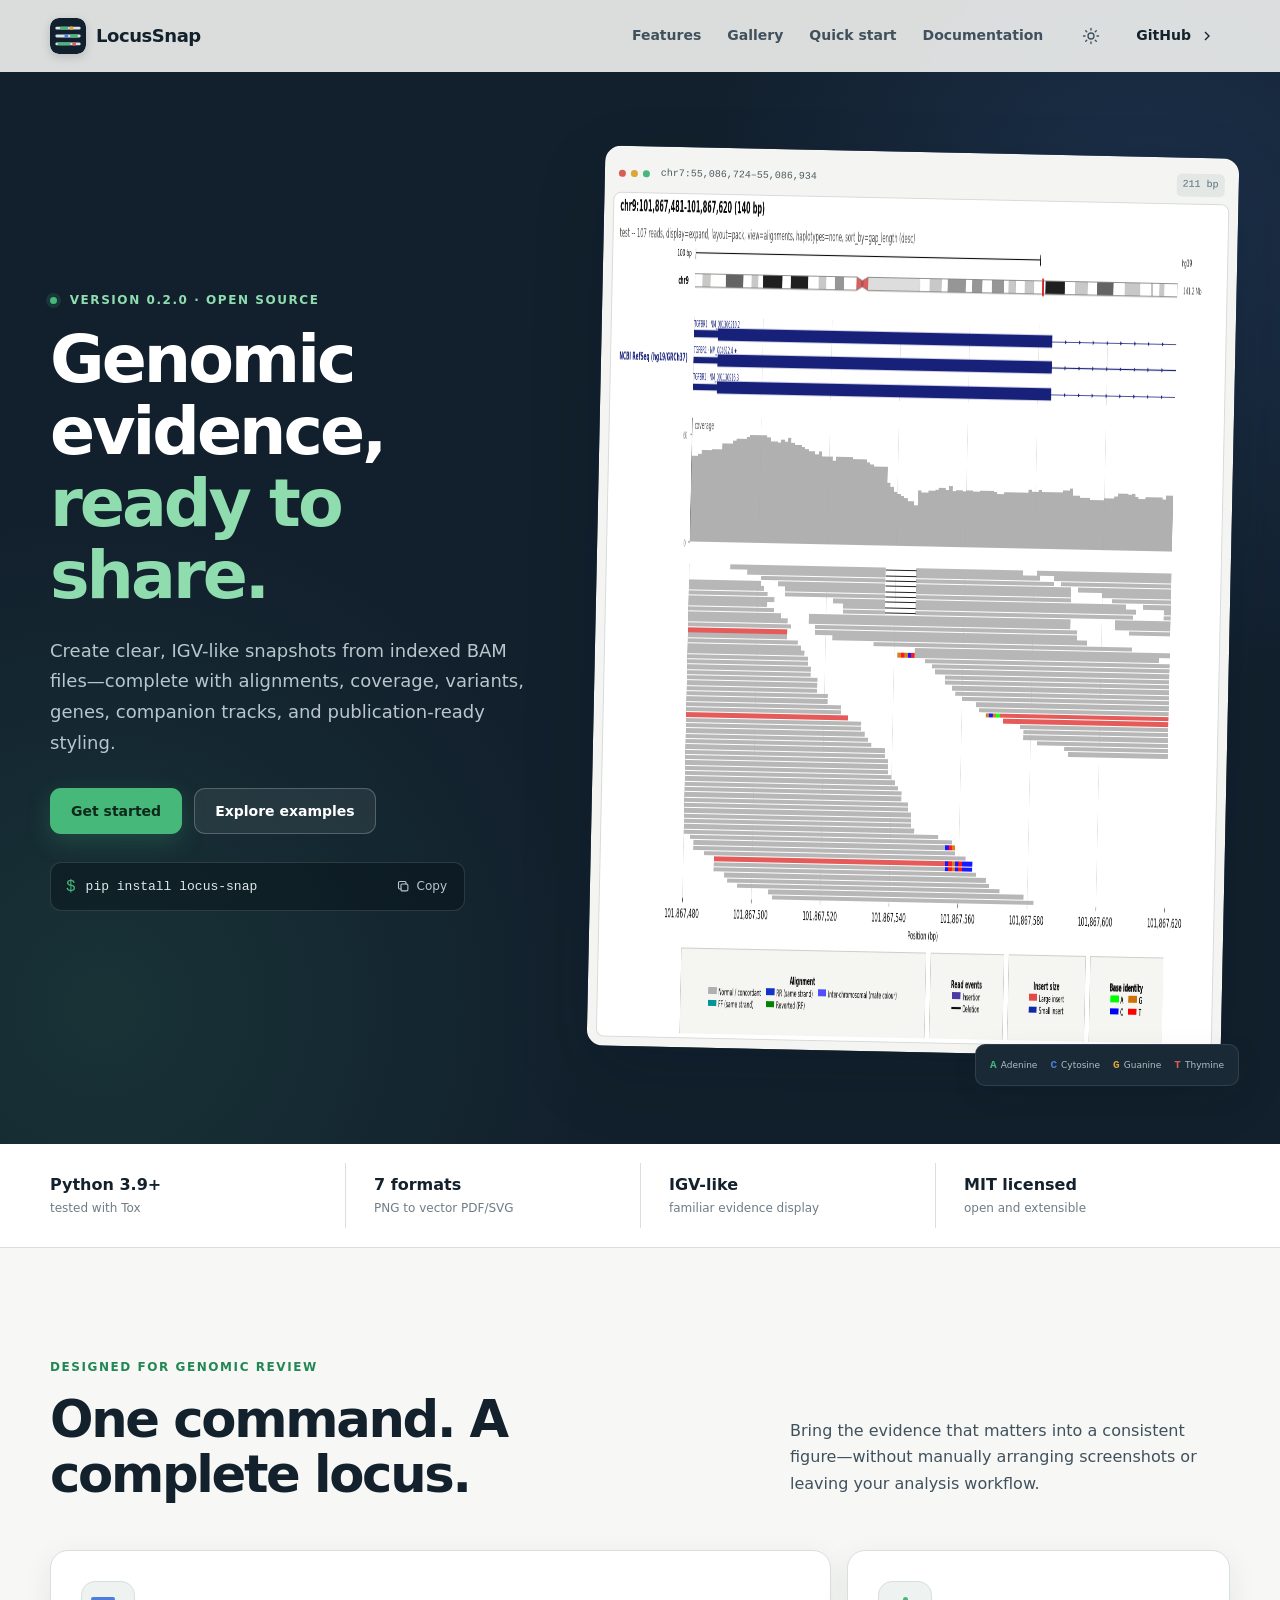
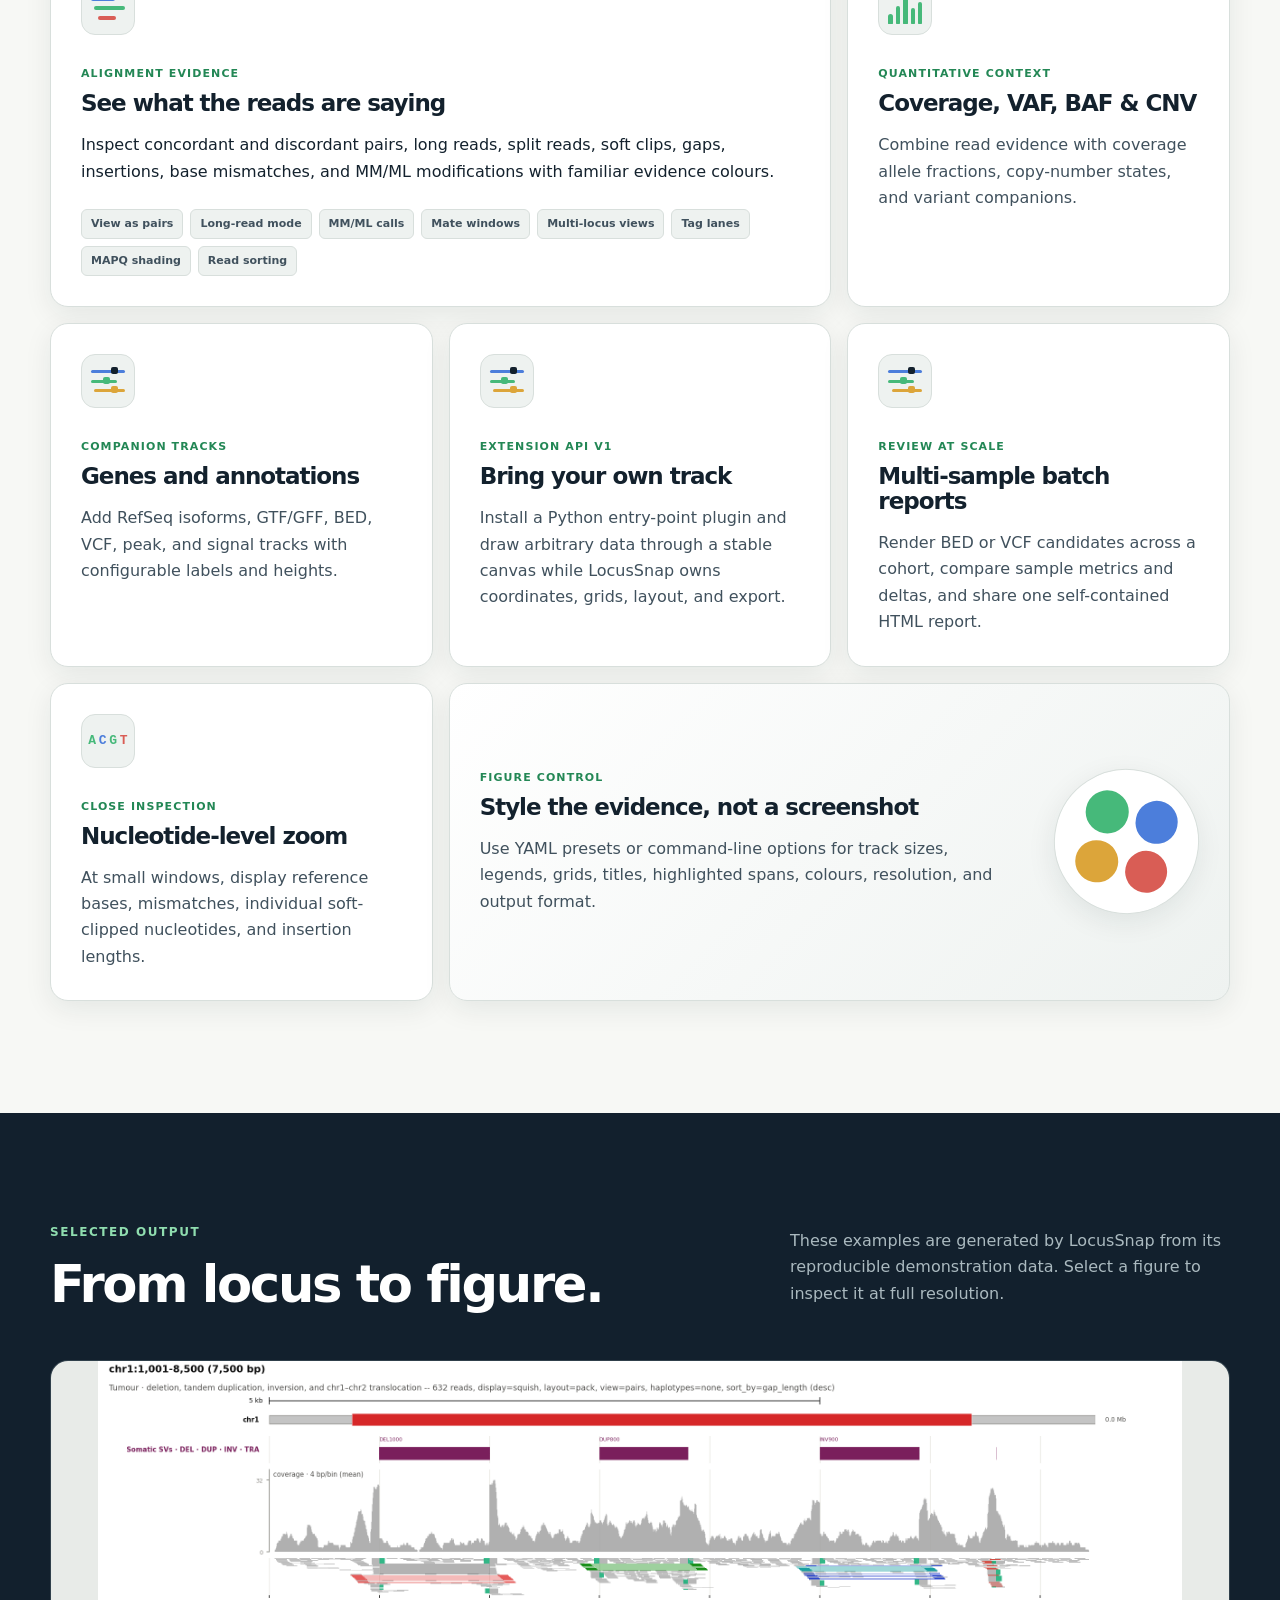
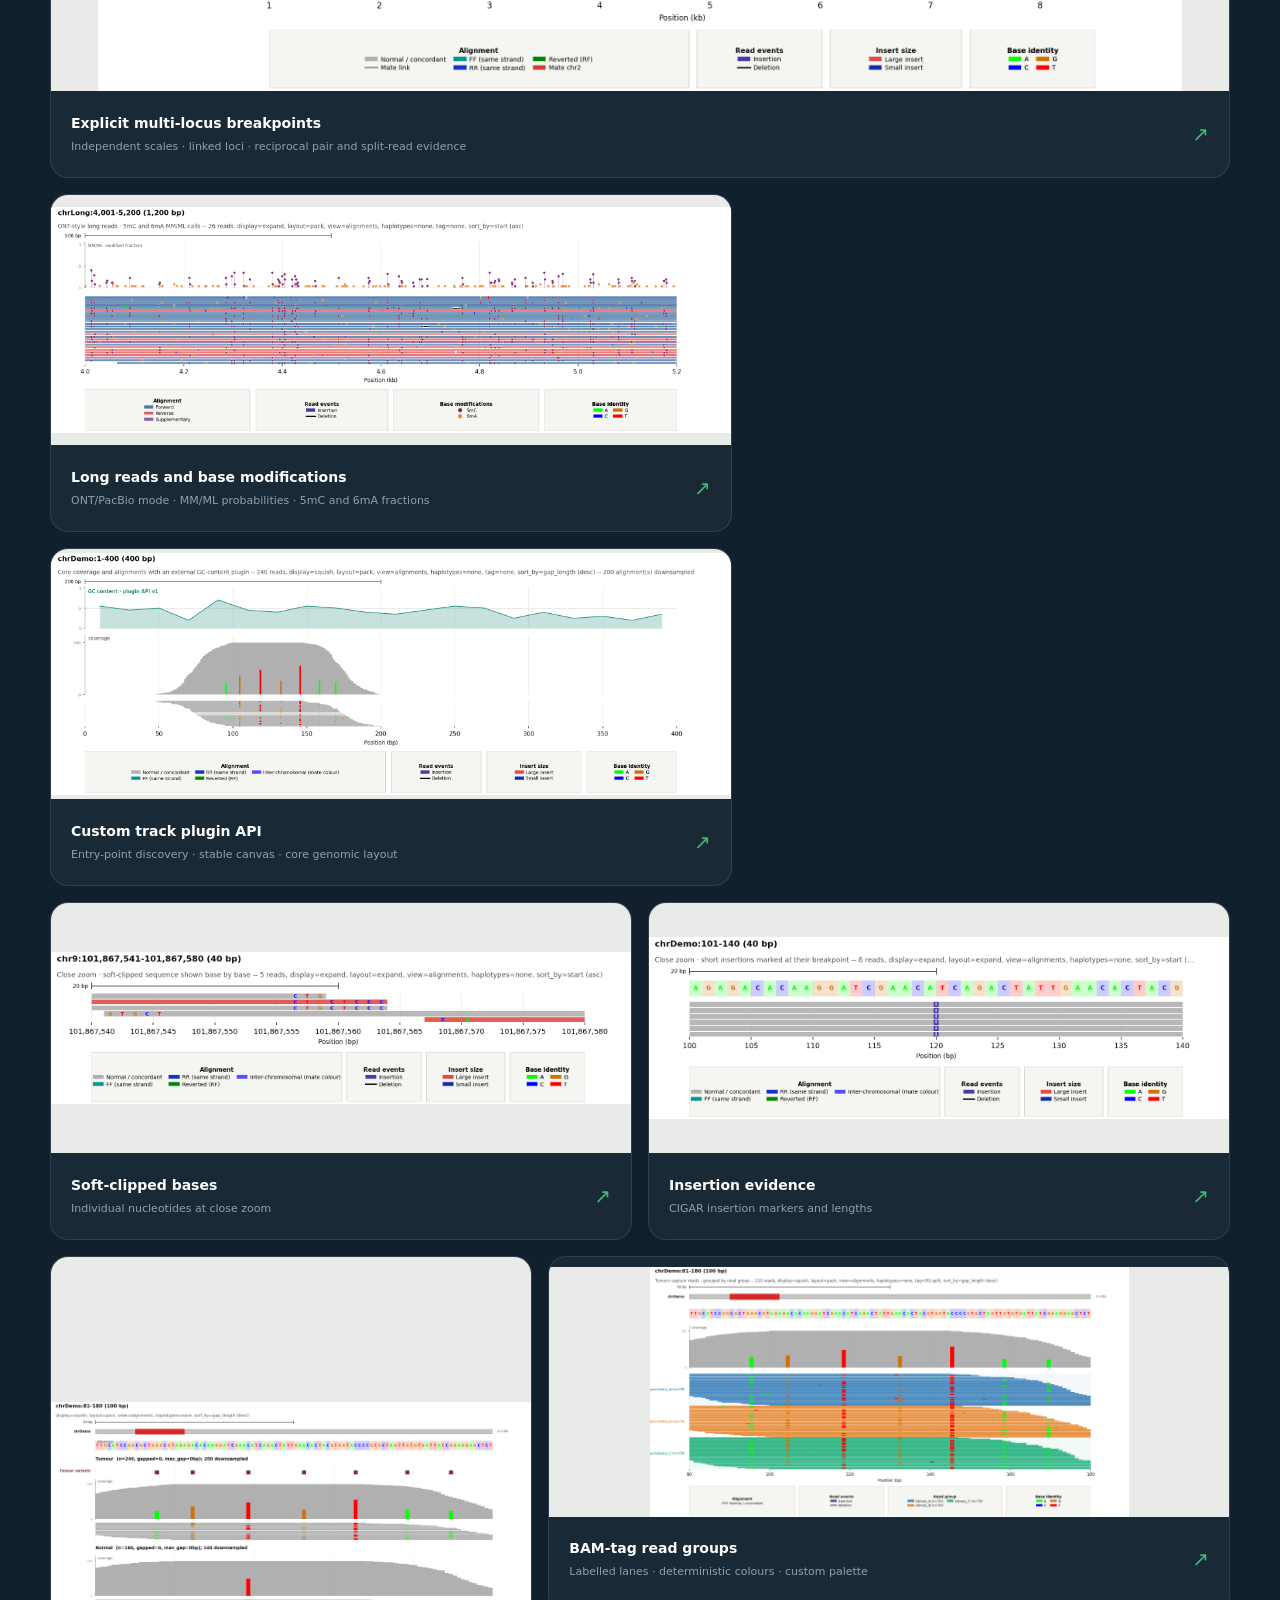
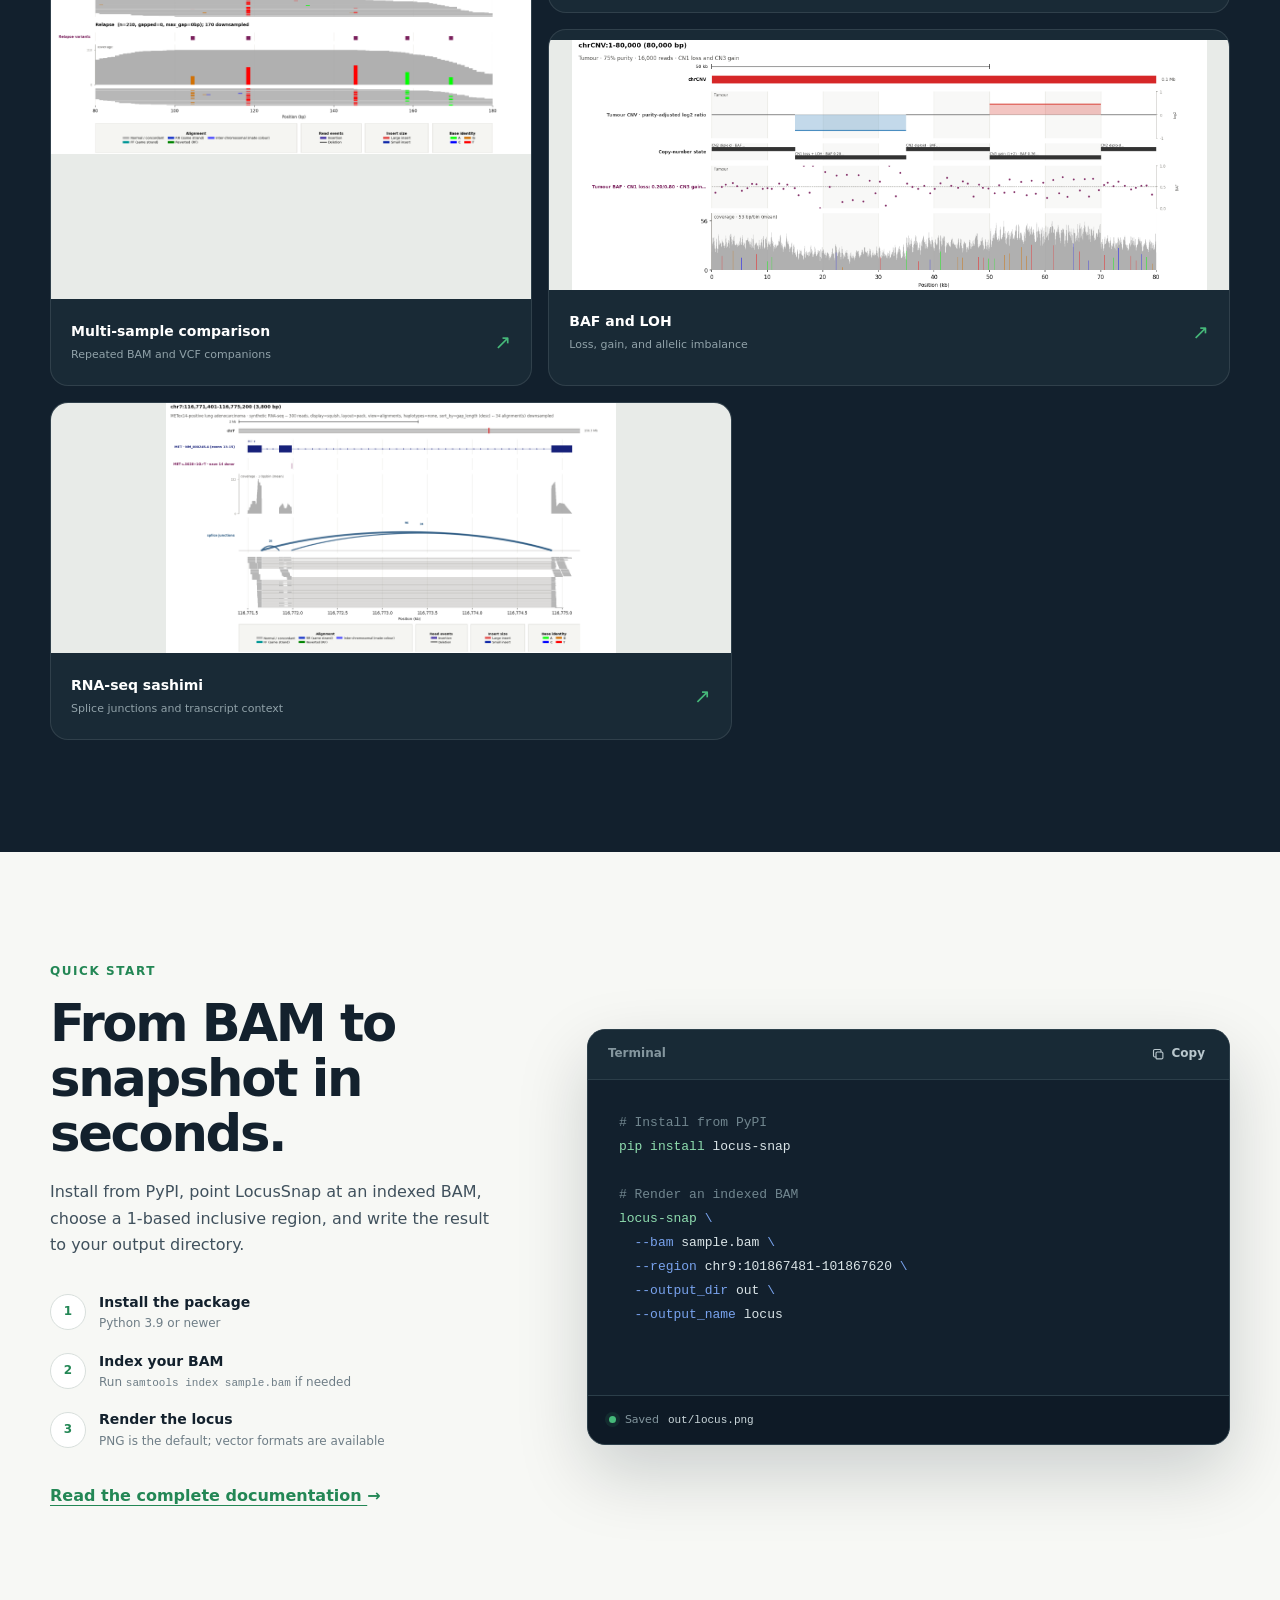
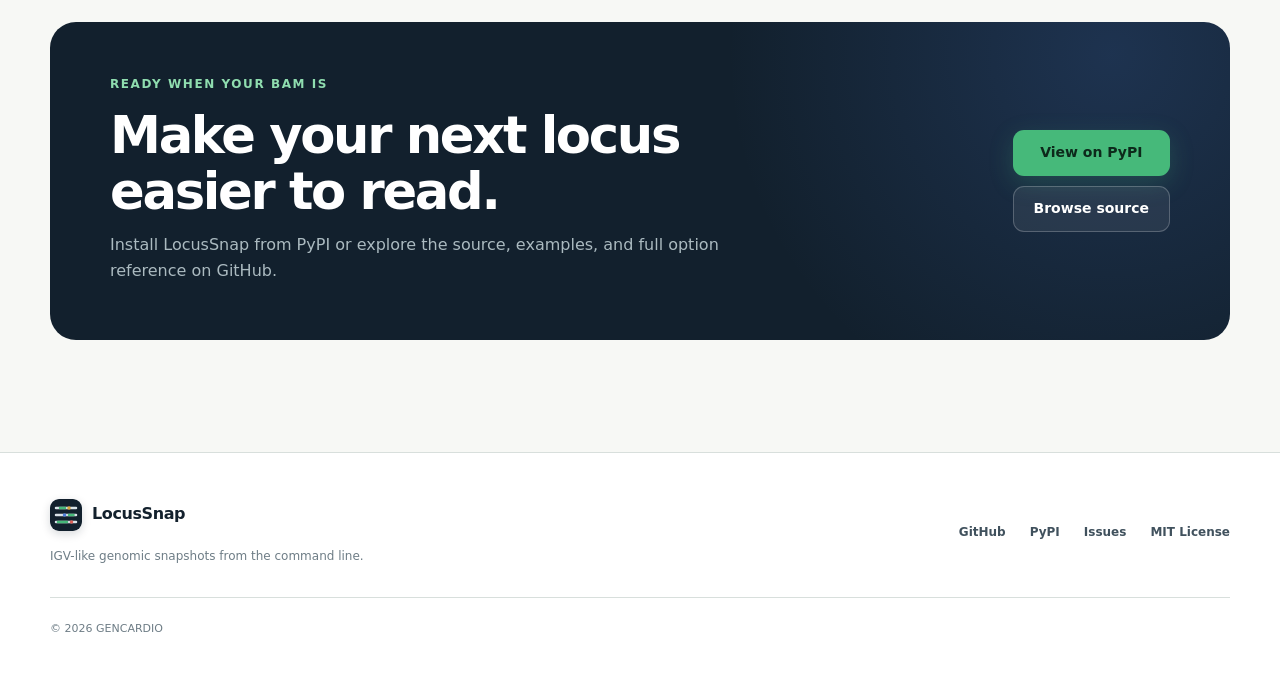
==== commit 3dec24ab: "implemented methylation tags and HiC support" ====
--- a/docs/index.html
+++ b/docs/index.html
@@ -116,9 +116,9 @@
             <div class="feature-icon alignment-icon" aria-hidden="true"><span></span><span></span><span></span></div>
             <p class="card-kicker">Alignment evidence</p>
             <h3>See what the reads are saying</h3>
-            <p>Inspect concordant and discordant pairs, split reads, soft clips, gaps, insertions, and base mismatches with familiar IGV colours.</p>
+            <p>Inspect concordant and discordant pairs, long reads, split reads, soft clips, gaps, insertions, base mismatches, and MM/ML modifications with familiar evidence colours.</p>
             <ul class="tag-list" aria-label="Alignment features">
-              <li>View as pairs</li><li>Mate windows</li><li>Multi-locus views</li><li>Tag lanes</li><li>MAPQ shading</li><li>Read sorting</li>
+              <li>View as pairs</li><li>Long-read mode</li><li>MM/ML calls</li><li>Mate windows</li><li>Multi-locus views</li><li>Tag lanes</li><li>MAPQ shading</li><li>Read sorting</li>
             </ul>
           </article>
 
@@ -134,6 +134,13 @@
             <p class="card-kicker">Companion tracks</p>
             <h3>Genes and annotations</h3>
             <p>Add RefSeq isoforms, GTF/GFF, BED, VCF, peak, and signal tracks with configurable labels and heights.</p>
+          </article>
+
+          <article class="feature-card">
+            <div class="feature-icon tracks-icon" aria-hidden="true"><span></span><span></span><span></span></div>
+            <p class="card-kicker">Extension API v1</p>
+            <h3>Bring your own track</h3>
+            <p>Install a Python entry-point plugin and draw arbitrary data through a stable canvas while LocusSnap owns coordinates, grids, layout, and export.</p>
           </article>
 
           <article class="feature-card">
@@ -177,6 +184,16 @@
             <button class="gallery-card gallery-feature" type="button" data-gallery-image="assets/images/structural-variant-evidence.png" data-gallery-title="Explicit multi-locus breakpoint view">
               <span class="gallery-image"><img src="assets/images/structural-variant-evidence.png" alt="Explicit chr1 and chr2 translocation breakpoint loci with linked centres and reciprocal read evidence" width="2400" height="747" loading="lazy"></span>
               <span class="gallery-meta"><span><strong>Explicit multi-locus breakpoints</strong><small>Independent scales · linked loci · reciprocal pair and split-read evidence</small></span><i aria-hidden="true">↗</i></span>
+            </button>
+
+            <button class="gallery-card gallery-large" type="button" data-gallery-image="assets/images/long-read-modifications.png" data-gallery-title="Long reads and MM/ML base modifications">
+              <span class="gallery-image"><img src="assets/images/long-read-modifications.png" alt="ONT-style long reads coloured by strand with 5mC and 6mA markers and a modification fraction track" width="2100" height="697" loading="lazy"></span>
+              <span class="gallery-meta"><span><strong>Long reads and base modifications</strong><small>ONT/PacBio mode · MM/ML probabilities · 5mC and 6mA fractions</small></span><i aria-hidden="true">↗</i></span>
+            </button>
+
+            <button class="gallery-card gallery-large" type="button" data-gallery-image="assets/images/custom-track-plugin.png" data-gallery-title="Custom track plugin API">
+              <span class="gallery-image"><img src="assets/images/custom-track-plugin.png" alt="External GC-content plugin track rendered above LocusSnap coverage and alignments" width="2100" height="748" loading="lazy"></span>
+              <span class="gallery-meta"><span><strong>Custom track plugin API</strong><small>Entry-point discovery · stable canvas · core genomic layout</small></span><i aria-hidden="true">↗</i></span>
             </button>
 
             <button class="gallery-card" type="button" data-gallery-image="assets/images/close-zoom-softclipped-bases.png" data-gallery-title="Soft-clipped bases at close zoom">
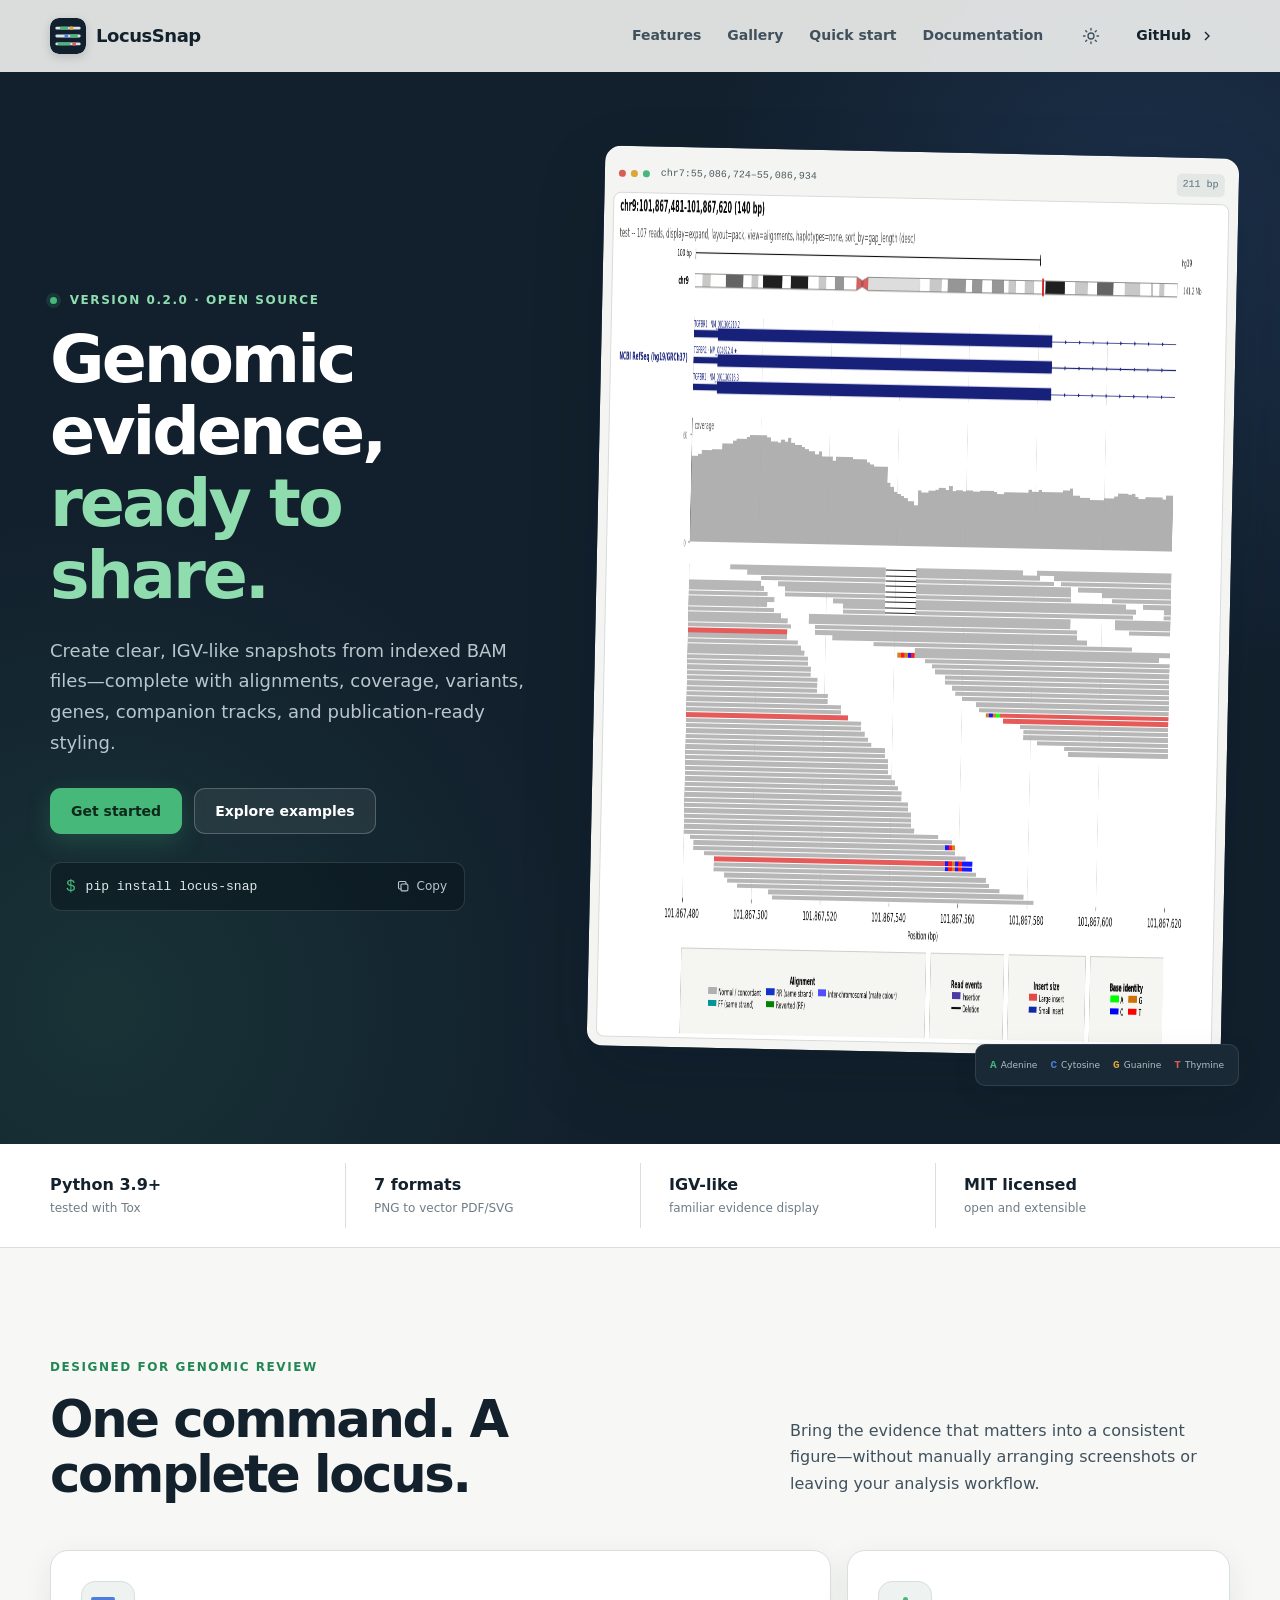
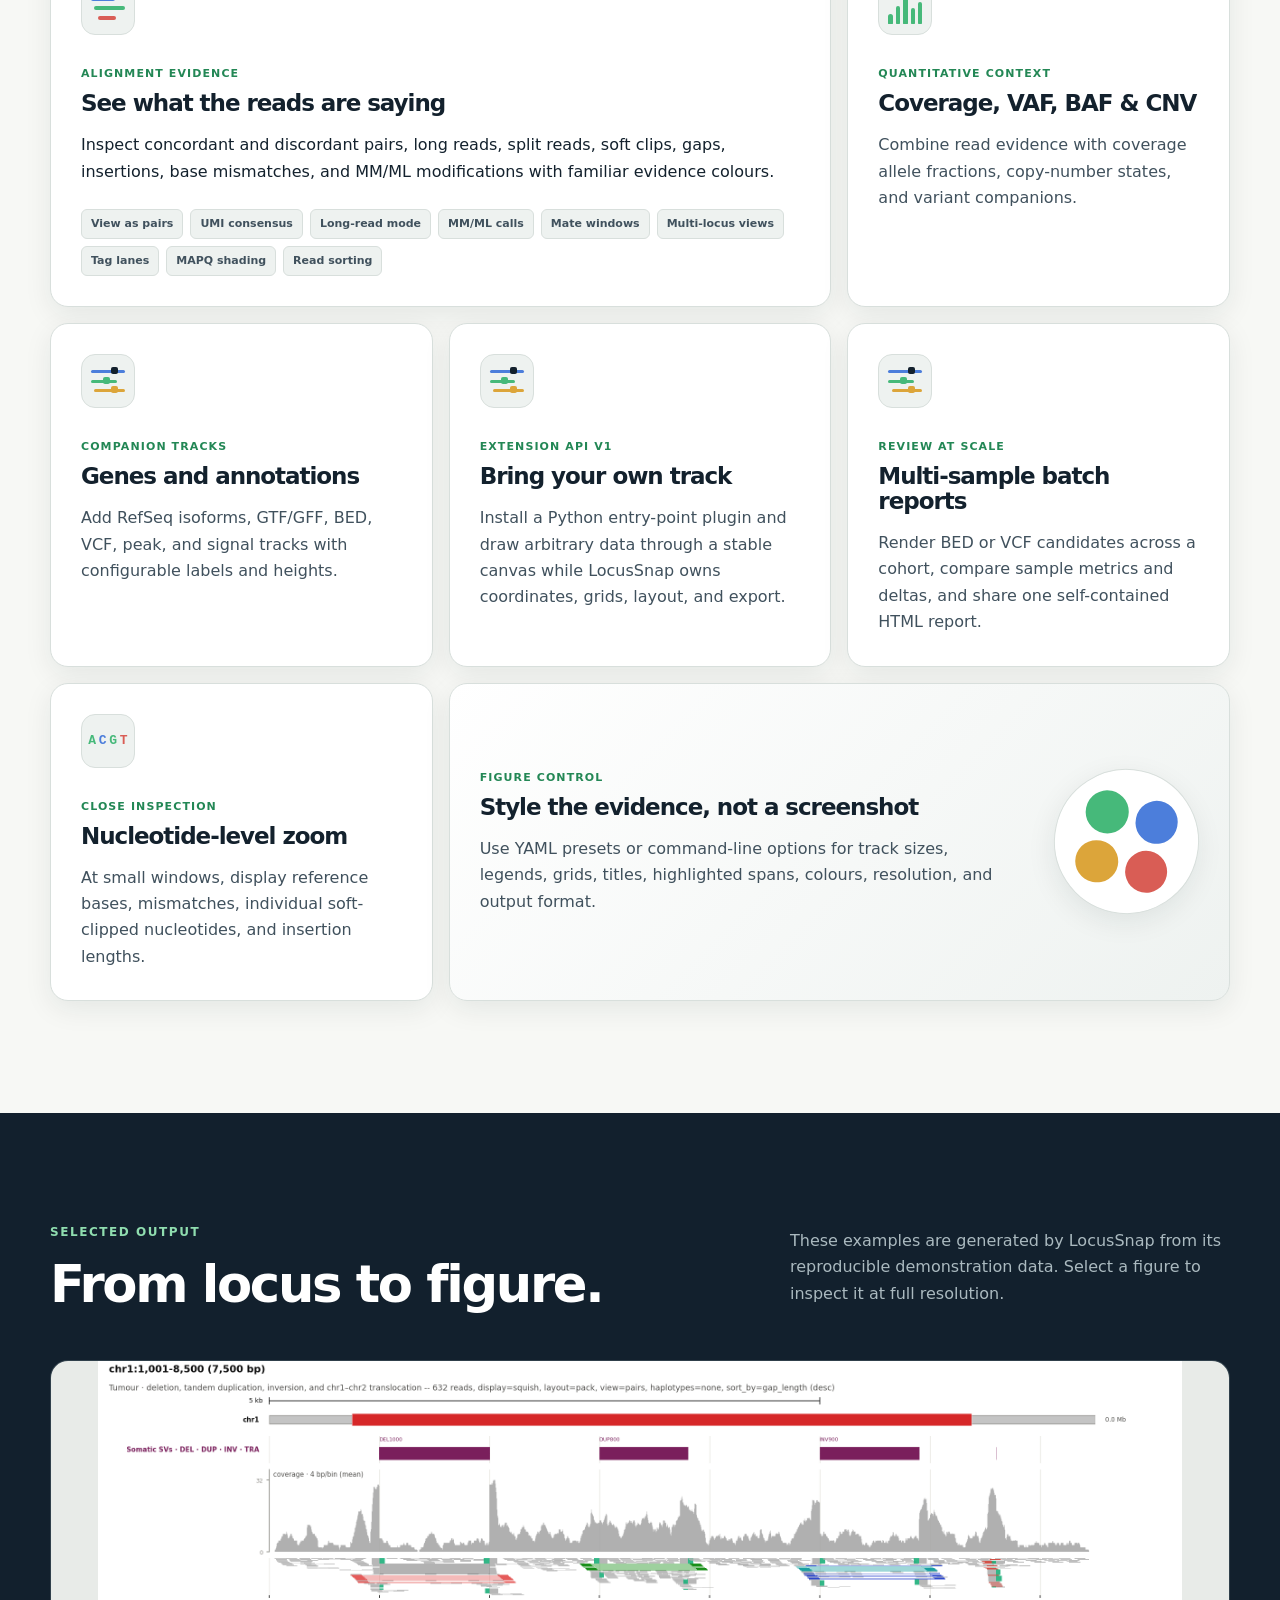
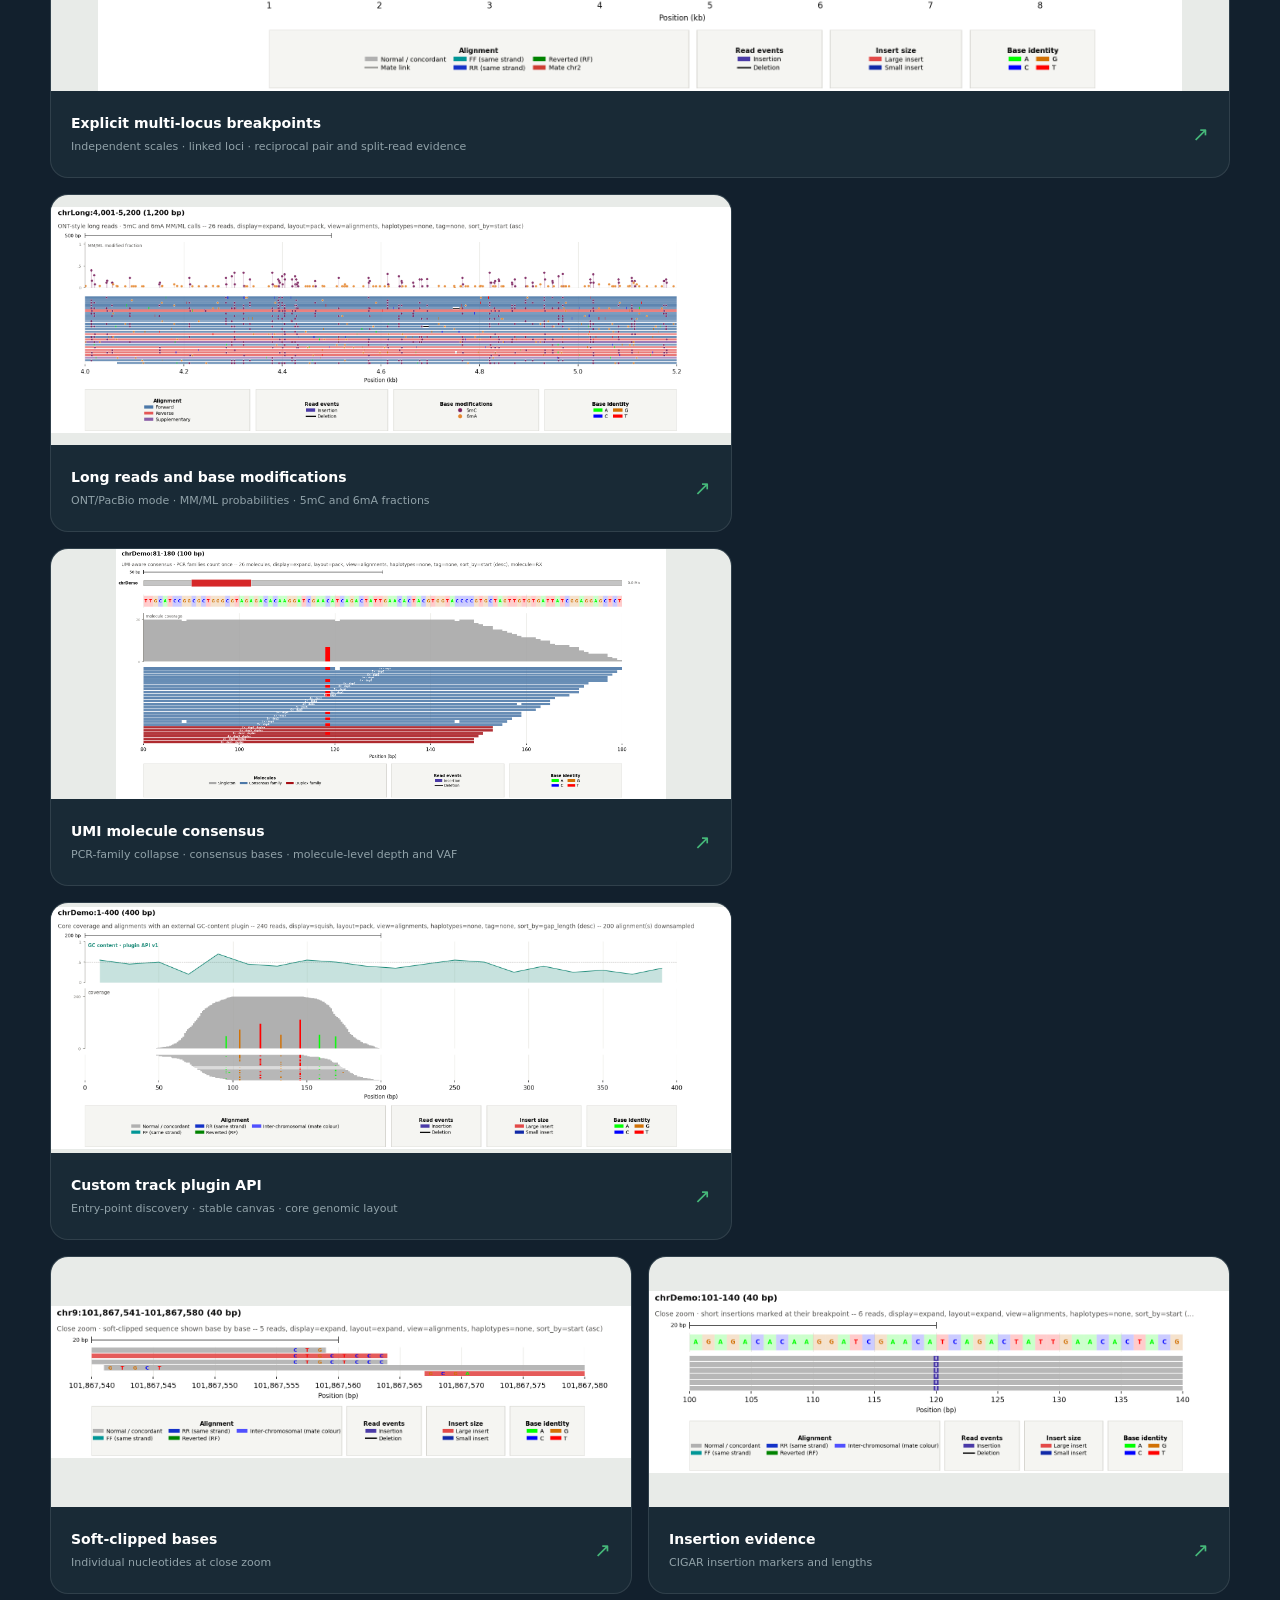
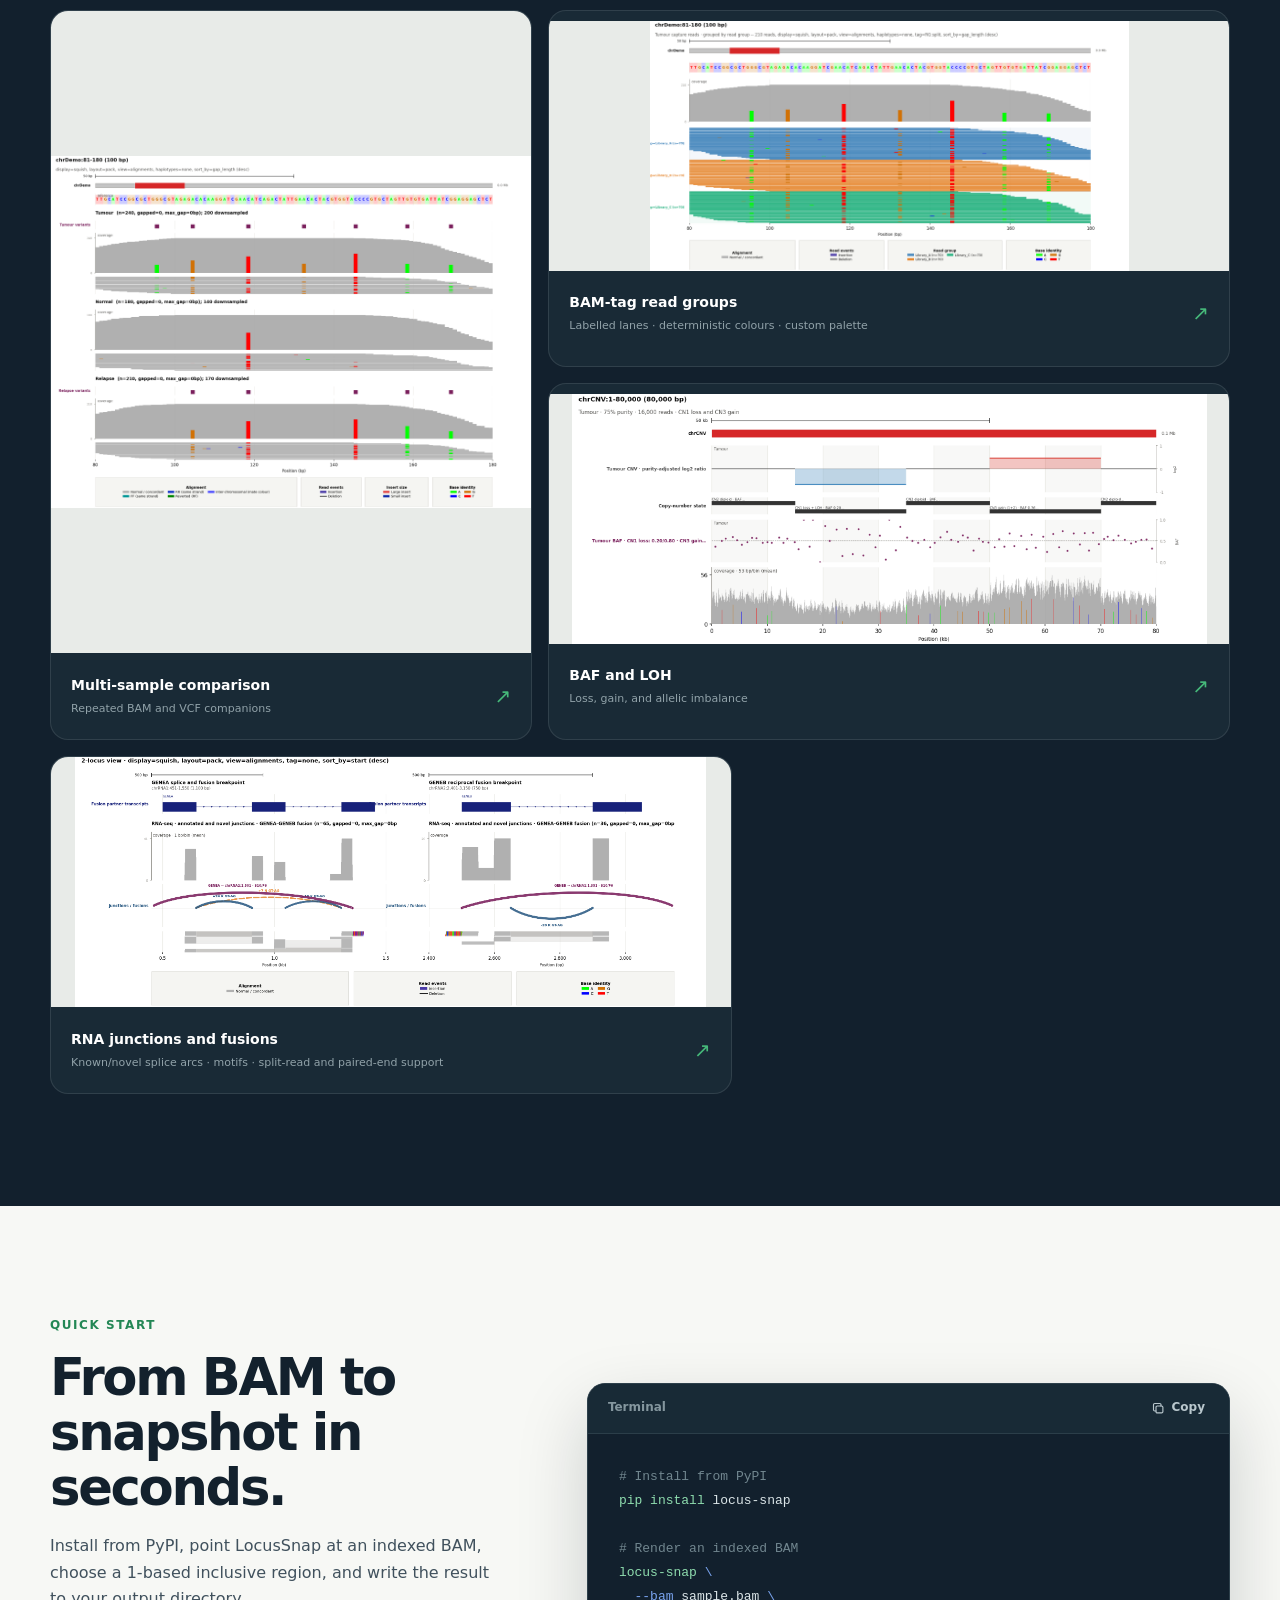
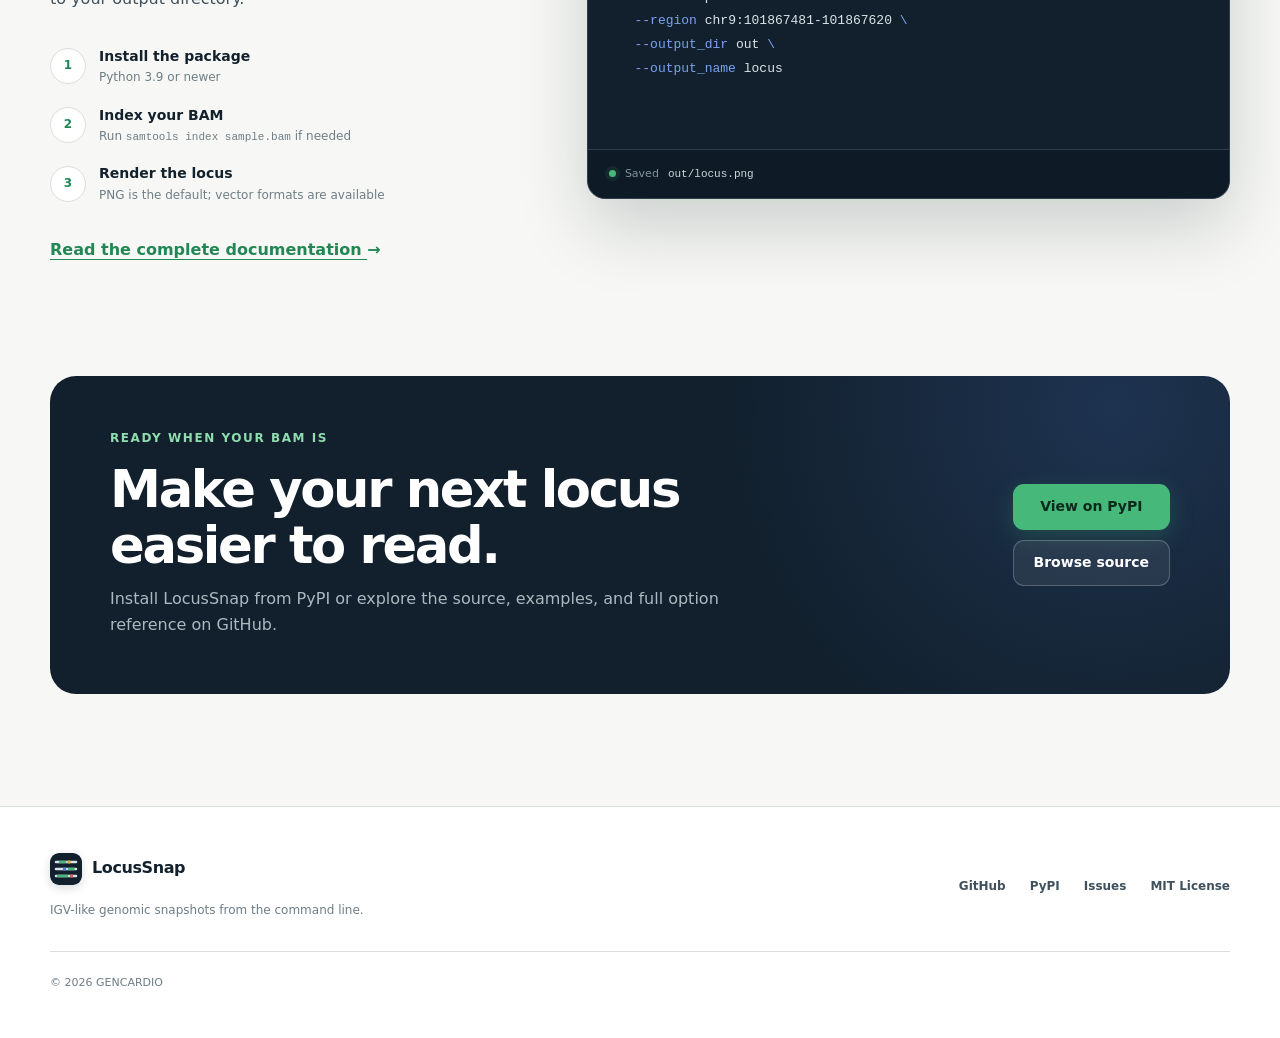
==== commit 01cf8e2d: "Now better support to visualize umi" ====
--- a/docs/index.html
+++ b/docs/index.html
@@ -118,7 +118,7 @@
             <h3>See what the reads are saying</h3>
             <p>Inspect concordant and discordant pairs, long reads, split reads, soft clips, gaps, insertions, base mismatches, and MM/ML modifications with familiar evidence colours.</p>
             <ul class="tag-list" aria-label="Alignment features">
-              <li>View as pairs</li><li>Long-read mode</li><li>MM/ML calls</li><li>Mate windows</li><li>Multi-locus views</li><li>Tag lanes</li><li>MAPQ shading</li><li>Read sorting</li>
+              <li>View as pairs</li><li>UMI consensus</li><li>Long-read mode</li><li>MM/ML calls</li><li>Mate windows</li><li>Multi-locus views</li><li>Tag lanes</li><li>MAPQ shading</li><li>Read sorting</li>
             </ul>
           </article>
 
@@ -191,6 +191,11 @@
               <span class="gallery-meta"><span><strong>Long reads and base modifications</strong><small>ONT/PacBio mode · MM/ML probabilities · 5mC and 6mA fractions</small></span><i aria-hidden="true">↗</i></span>
             </button>
 
+            <button class="gallery-card gallery-large" type="button" data-gallery-image="assets/images/molecule-consensus.png" data-gallery-title="UMI molecule consensus">
+              <span class="gallery-image"><img src="assets/images/molecule-consensus.png" alt="Positional UMI families collapsed into consensus molecules with molecule-level coverage and VAF" width="2100" height="955" loading="lazy"></span>
+              <span class="gallery-meta"><span><strong>UMI molecule consensus</strong><small>PCR-family collapse · consensus bases · molecule-level depth and VAF</small></span><i aria-hidden="true">↗</i></span>
+            </button>
+
             <button class="gallery-card gallery-large" type="button" data-gallery-image="assets/images/custom-track-plugin.png" data-gallery-title="Custom track plugin API">
               <span class="gallery-image"><img src="assets/images/custom-track-plugin.png" alt="External GC-content plugin track rendered above LocusSnap coverage and alignments" width="2100" height="748" loading="lazy"></span>
               <span class="gallery-meta"><span><strong>Custom track plugin API</strong><small>Entry-point discovery · stable canvas · core genomic layout</small></span><i aria-hidden="true">↗</i></span>
@@ -221,9 +226,9 @@
               <span class="gallery-meta"><span><strong>BAF and LOH</strong><small>Loss, gain, and allelic imbalance</small></span><i aria-hidden="true">↗</i></span>
             </button>
 
-            <button class="gallery-card gallery-large" type="button" data-gallery-image="assets/images/rnaseq-sashimi.png" data-gallery-title="RNA-seq sashimi plot">
-              <span class="gallery-image"><img src="assets/images/rnaseq-sashimi.png" alt="RNA-seq sashimi plot with splice junction arcs" width="1960" height="1089" loading="lazy"></span>
-              <span class="gallery-meta"><span><strong>RNA-seq sashimi</strong><small>Splice junctions and transcript context</small></span><i aria-hidden="true">↗</i></span>
+            <button class="gallery-card gallery-large" type="button" data-gallery-image="assets/images/rna-junction-fusion.png" data-gallery-title="RNA-seq junction and fusion evidence">
+              <span class="gallery-image"><img src="assets/images/rna-junction-fusion.png" alt="RNA-seq plot with classified splice junctions and split-read plus paired-end fusion evidence" width="2400" height="951" loading="lazy"></span>
+              <span class="gallery-meta"><span><strong>RNA junctions and fusions</strong><small>Known/novel splice arcs · motifs · split-read and paired-end support</small></span><i aria-hidden="true">↗</i></span>
             </button>
           </div>
         </div>
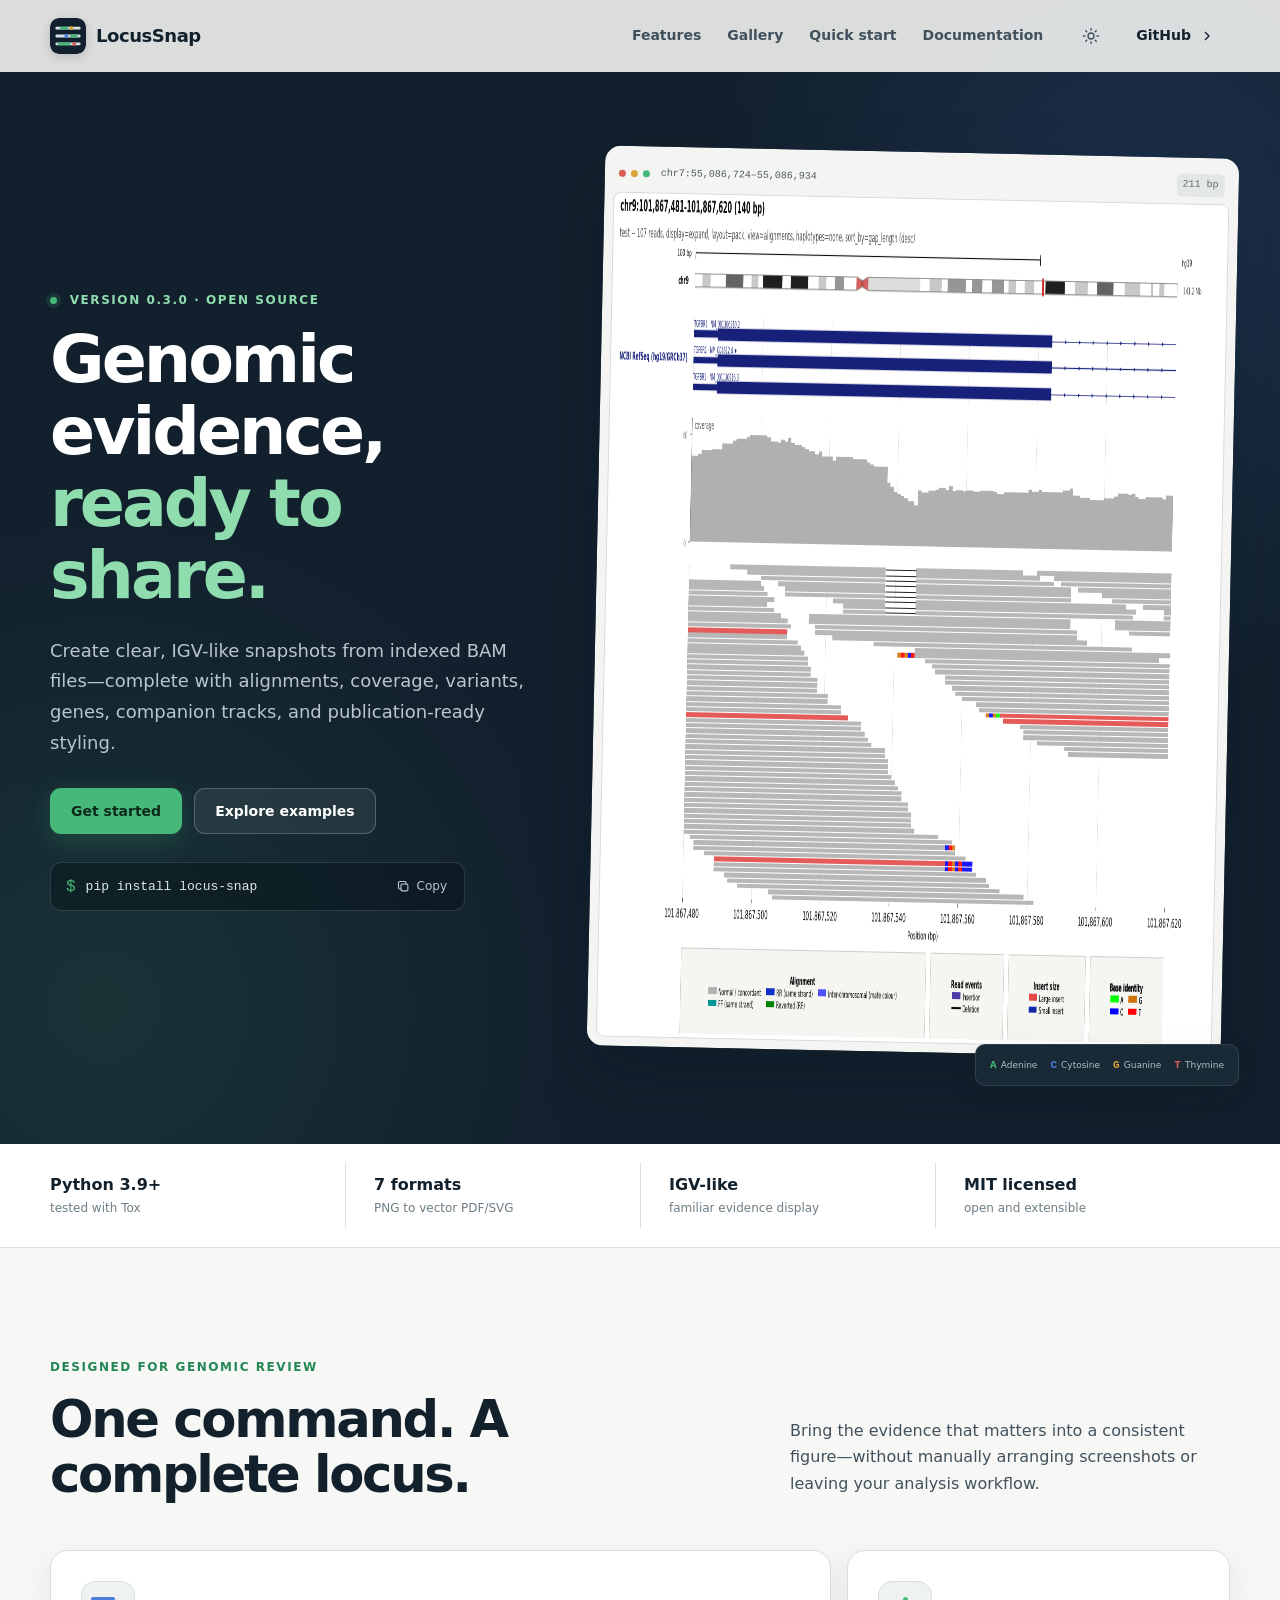
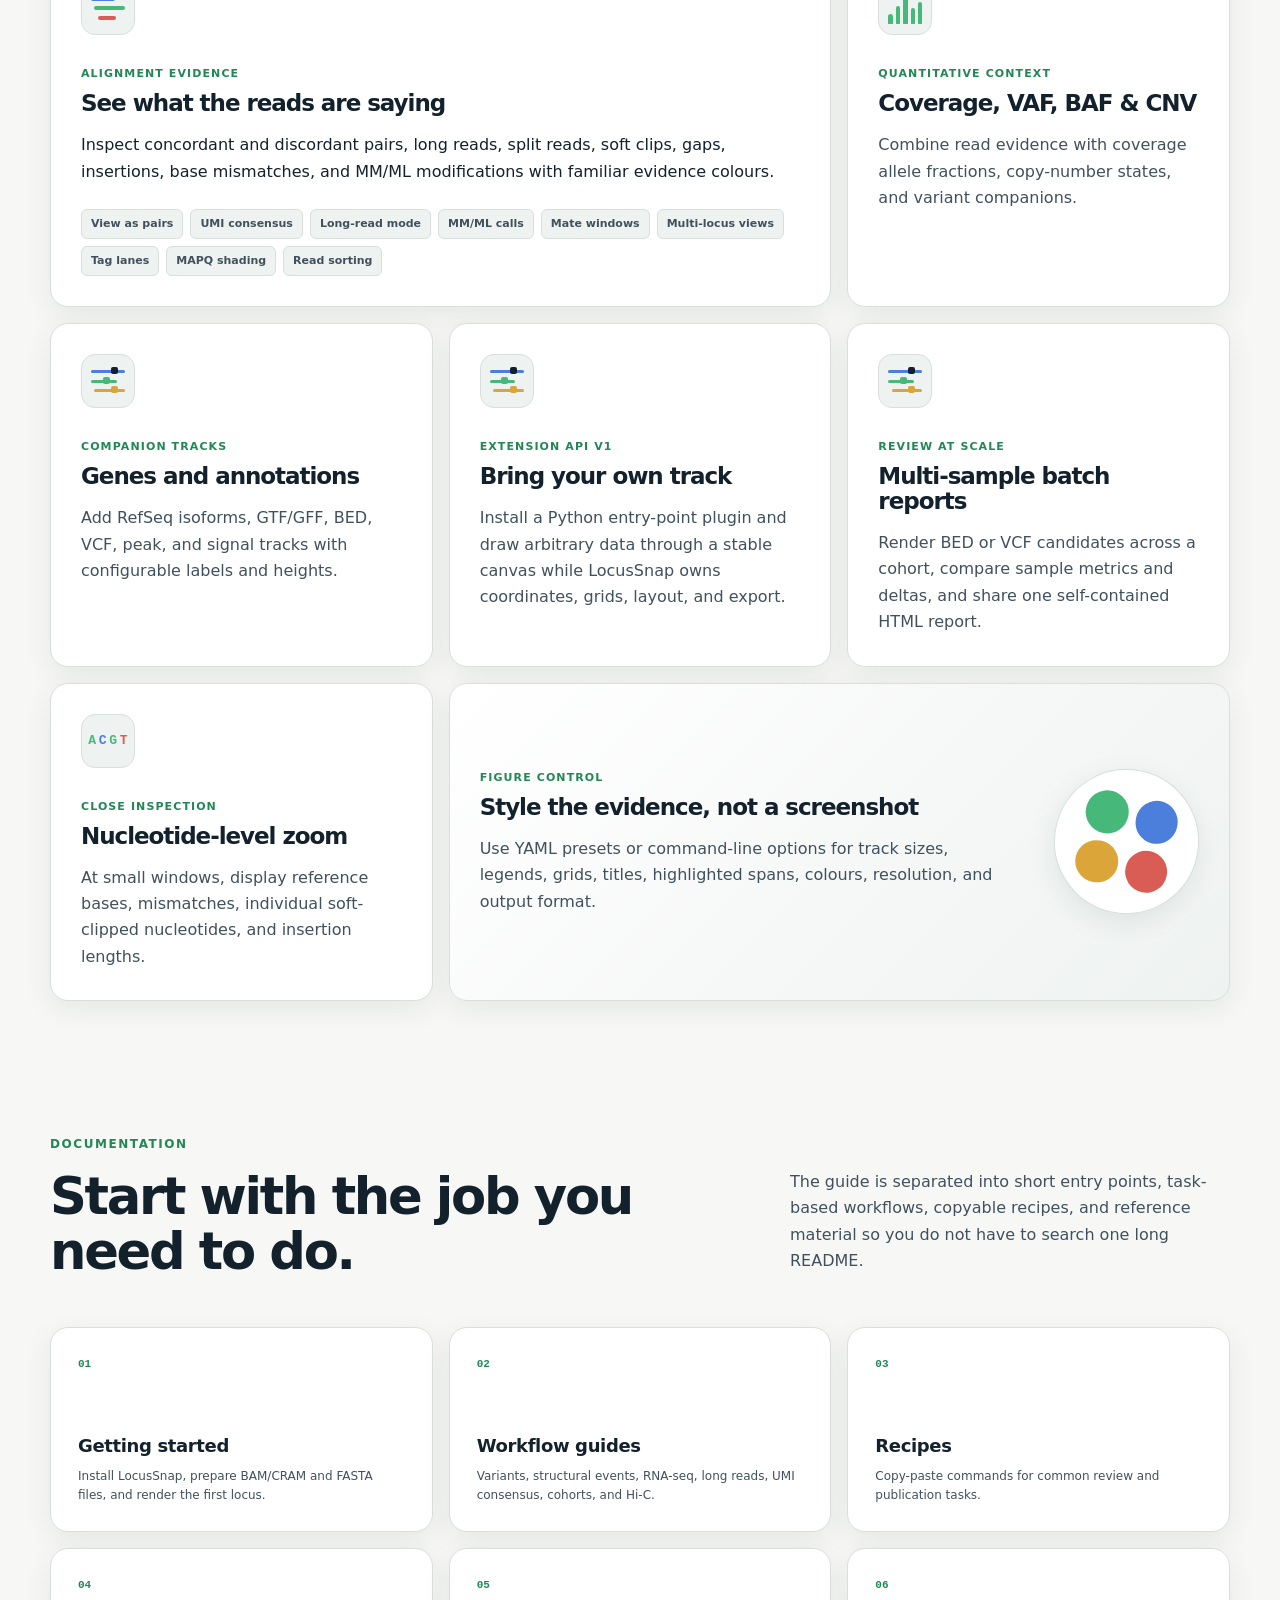
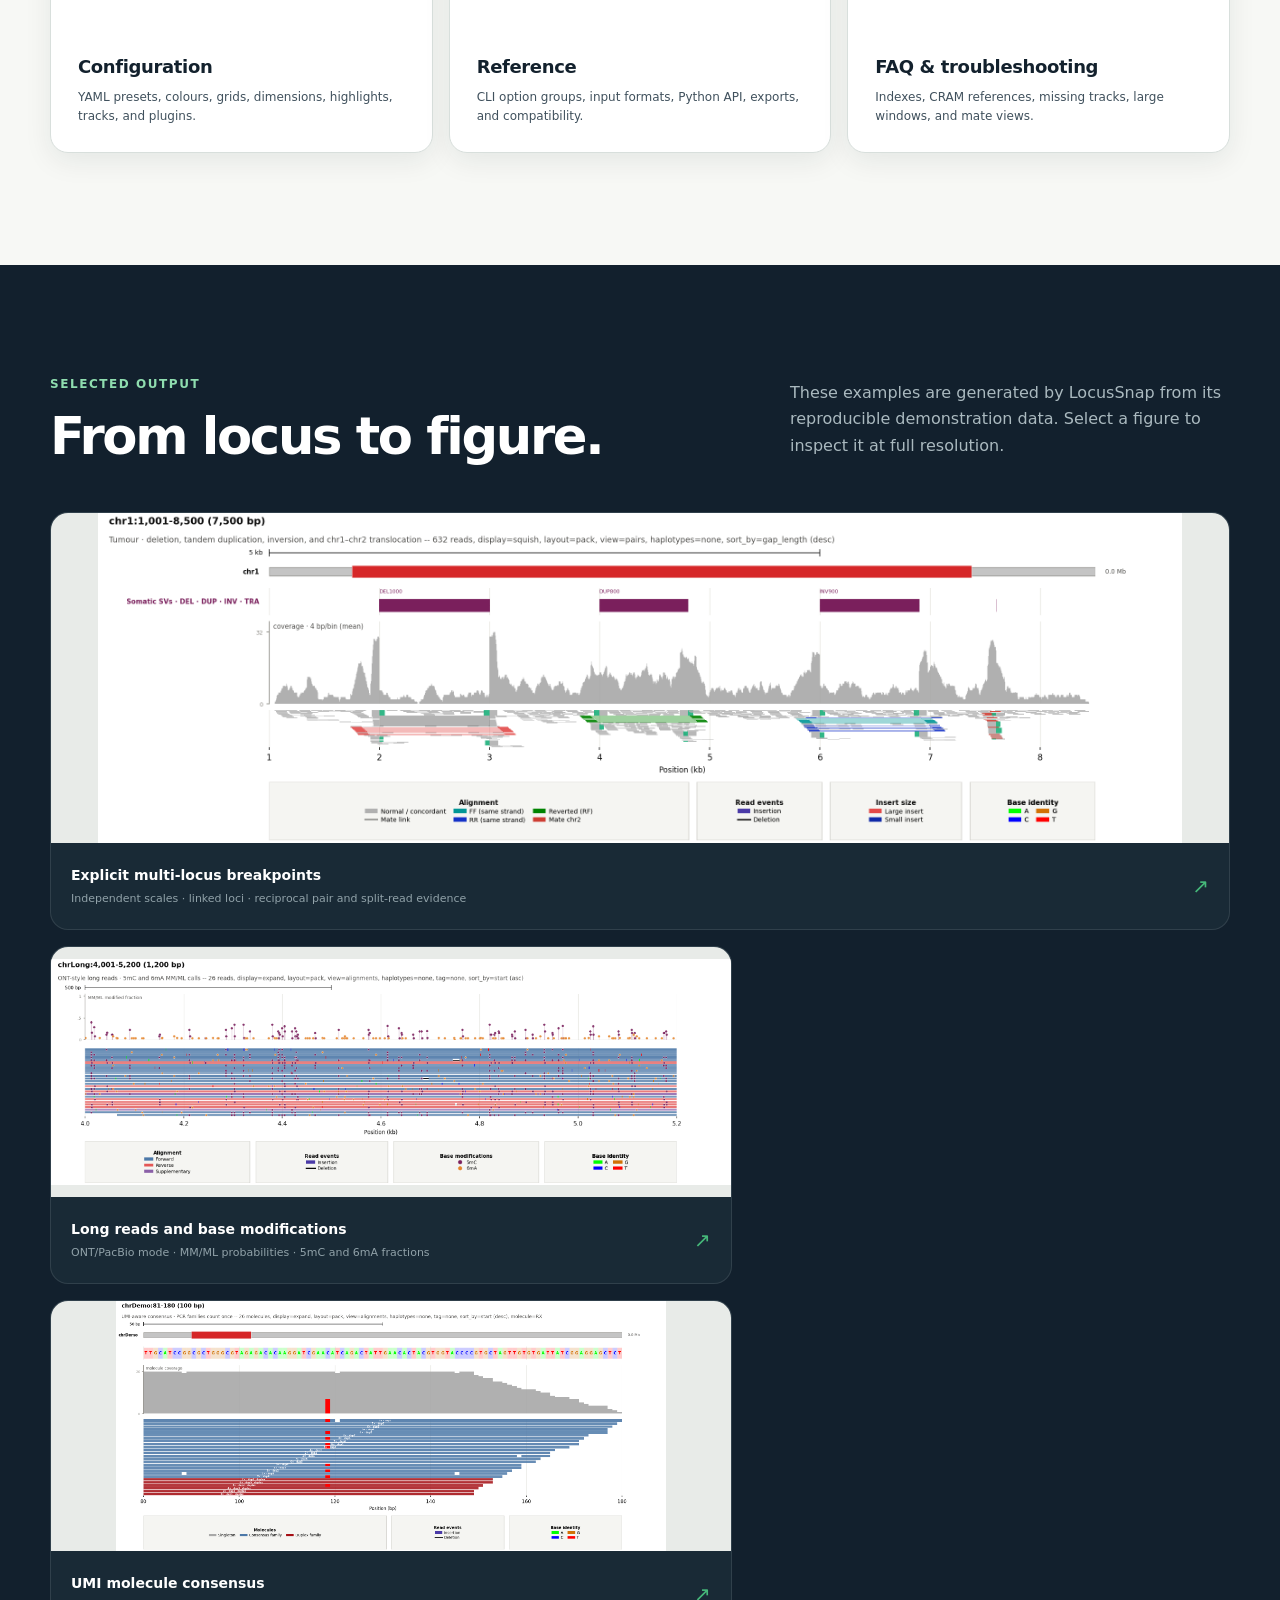
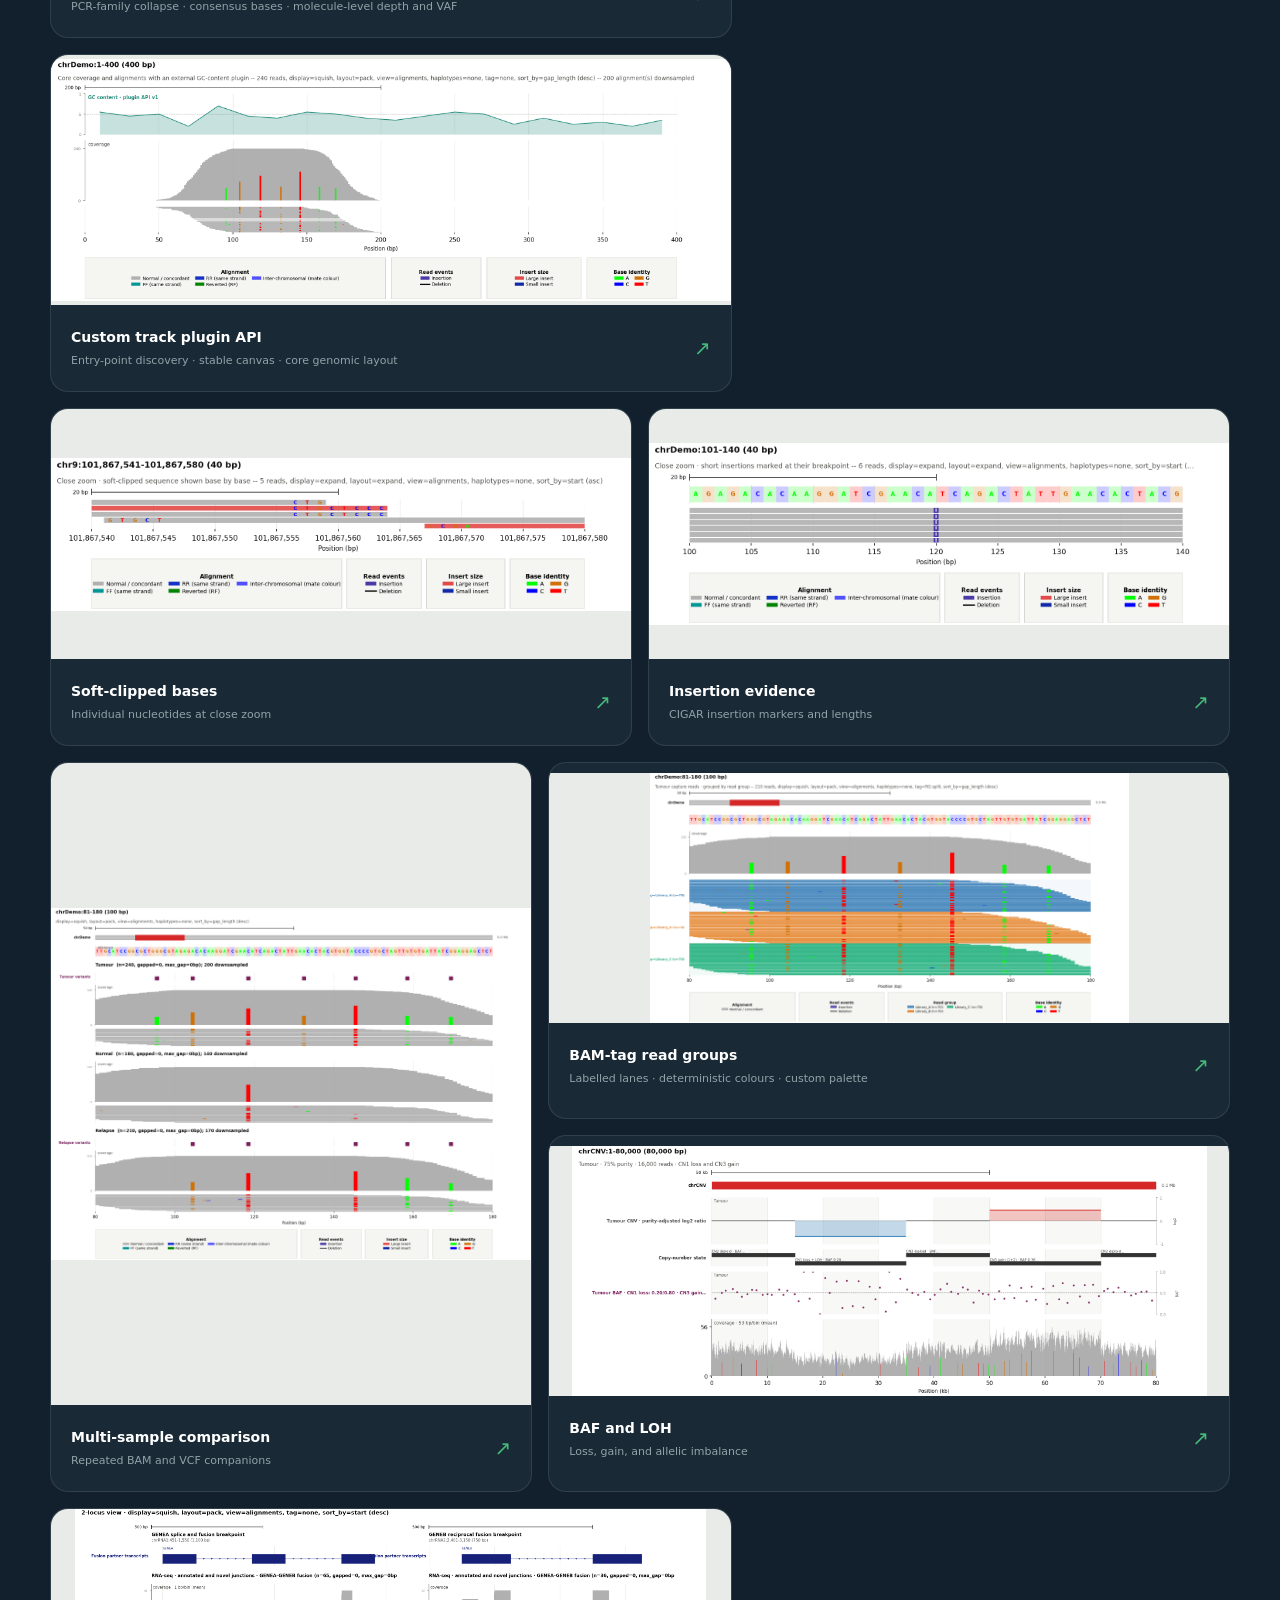
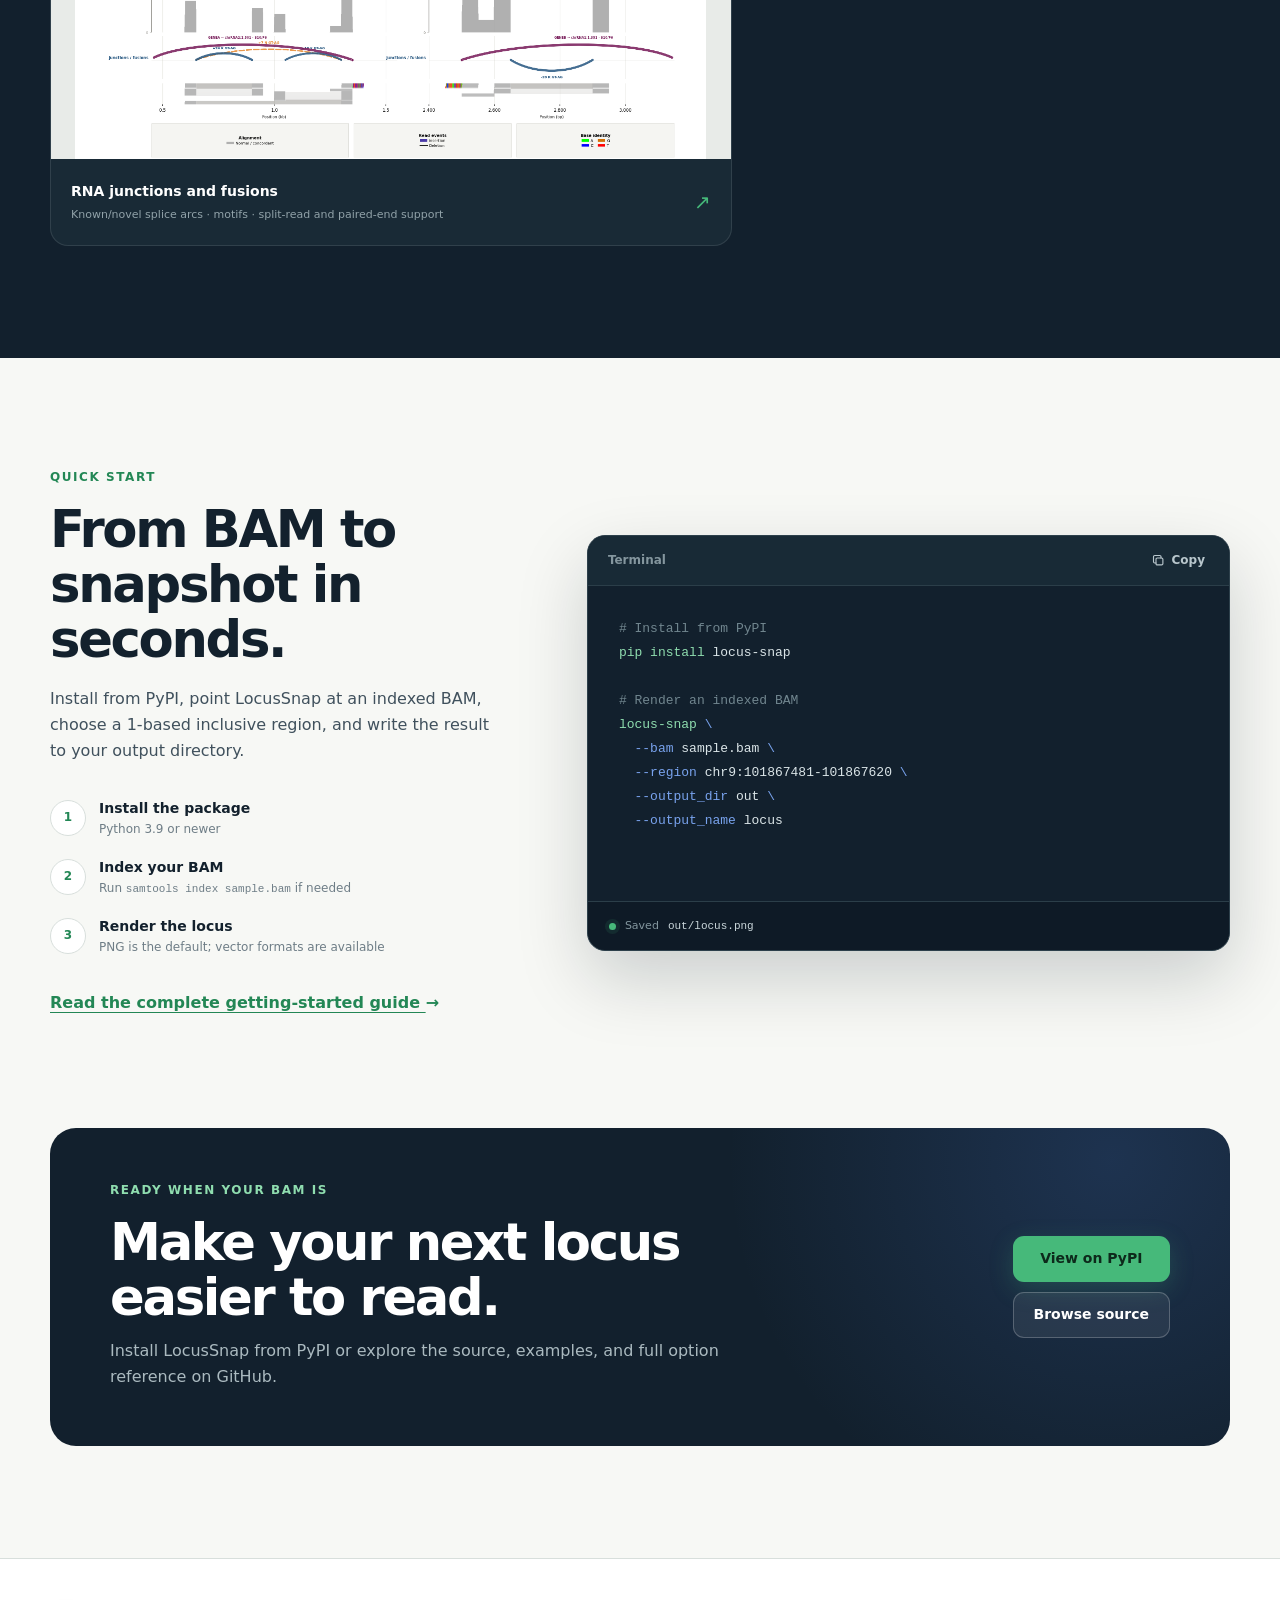
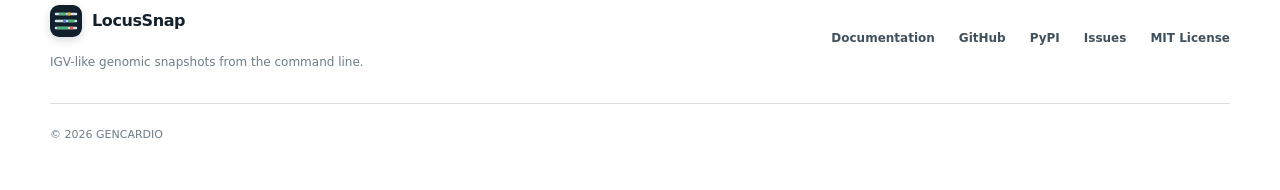
==== commit 4104ae90: "Extended docs" ====
--- a/docs/index.html
+++ b/docs/index.html
@@ -34,9 +34,9 @@
 
         <nav class="site-nav" aria-label="Main navigation" data-menu>
           <a href="#features">Features</a>
-          <a href="#gallery">Gallery</a>
+          <a href="gallery.html">Gallery</a>
           <a href="#quickstart">Quick start</a>
-          <a href="https://github.com/GENCARDIO/LocusSnap#options-people-use-most">Documentation</a>
+          <a href="getting-started.html">Documentation</a>
         </nav>
 
         <div class="nav-actions">
@@ -56,7 +56,7 @@
       <section class="hero" id="top">
         <div class="hero-grid page-shell">
           <div class="hero-copy">
-            <p class="eyebrow"><span class="status-dot"></span> Version 0.2.0 · Open source</p>
+            <p class="eyebrow"><span class="status-dot"></span> Version 0.3.0 · Open source</p>
             <h1>Genomic evidence,<br><span>ready to share.</span></h1>
             <p class="hero-lede">Create clear, IGV-like snapshots from indexed BAM files—complete with alignments, coverage, variants, genes, companion tracks, and publication-ready styling.</p>
             <div class="hero-actions">
@@ -167,6 +167,49 @@
               <span style="--swatch:#46b97a"></span><span style="--swatch:#4c7edb"></span><span style="--swatch:#dca53a"></span><span style="--swatch:#d95d55"></span>
             </div>
           </article>
+        </div>
+      </section>
+
+      <section class="section docs-overview page-shell" id="documentation">
+        <div class="section-heading">
+          <div>
+            <p class="eyebrow">Documentation</p>
+            <h2>Start with the job you need to do.</h2>
+          </div>
+          <p>The guide is separated into short entry points, task-based workflows, copyable recipes, and reference material so you do not have to search one long README.</p>
+        </div>
+
+        <div class="docs-card-grid">
+          <a class="docs-card" href="getting-started.html">
+            <span class="docs-card-number">01</span>
+            <strong>Getting started</strong>
+            <small>Install LocusSnap, prepare BAM/CRAM and FASTA files, and render the first locus.</small>
+          </a>
+          <a class="docs-card" href="workflows.html">
+            <span class="docs-card-number">02</span>
+            <strong>Workflow guides</strong>
+            <small>Variants, structural events, RNA-seq, long reads, UMI consensus, cohorts, and Hi-C.</small>
+          </a>
+          <a class="docs-card" href="recipes.html">
+            <span class="docs-card-number">03</span>
+            <strong>Recipes</strong>
+            <small>Copy-paste commands for common review and publication tasks.</small>
+          </a>
+          <a class="docs-card" href="configuration.html">
+            <span class="docs-card-number">04</span>
+            <strong>Configuration</strong>
+            <small>YAML presets, colours, grids, dimensions, highlights, tracks, and plugins.</small>
+          </a>
+          <a class="docs-card" href="reference.html">
+            <span class="docs-card-number">05</span>
+            <strong>Reference</strong>
+            <small>CLI option groups, input formats, Python API, exports, and compatibility.</small>
+          </a>
+          <a class="docs-card" href="faq.html">
+            <span class="docs-card-number">06</span>
+            <strong>FAQ &amp; troubleshooting</strong>
+            <small>Indexes, CRAM references, missing tracks, large windows, and mate views.</small>
+          </a>
         </div>
       </section>
 
@@ -245,7 +288,7 @@
               <li><span>2</span><div><strong>Index your BAM</strong><small>Run <code>samtools index sample.bam</code> if needed</small></div></li>
               <li><span>3</span><div><strong>Render the locus</strong><small>PNG is the default; vector formats are available</small></div></li>
             </ol>
-            <a class="text-link" href="https://github.com/GENCARDIO/LocusSnap#basic-usage">Read the complete documentation <span aria-hidden="true">→</span></a>
+            <a class="text-link" href="getting-started.html">Read the complete getting-started guide <span aria-hidden="true">→</span></a>
           </div>
 
           <div class="code-window">
@@ -293,6 +336,7 @@
           <p>IGV-like genomic snapshots from the command line.</p>
         </div>
         <nav aria-label="Footer navigation">
+          <a href="getting-started.html">Documentation</a>
           <a href="https://github.com/GENCARDIO/LocusSnap">GitHub</a>
           <a href="https://pypi.org/project/locus-snap/">PyPI</a>
           <a href="https://github.com/GENCARDIO/LocusSnap/issues">Issues</a>
--- a/docs/assets/site.css
+++ b/docs/assets/site.css
@@ -137,6 +137,7 @@
 }
 
 .site-nav a:hover { color: var(--ink); }
+.site-nav a[aria-current="page"] { color: var(--green-dark); }
 .nav-actions { display: flex; align-items: center; gap: 10px; }
 
 .icon-button {
@@ -365,6 +366,89 @@
 .style-swatch { width: 145px; height: 145px; padding: 25px; display: grid; grid-template-columns: 1fr 1fr; gap: 8px; background: var(--surface); border: 1px solid var(--line); border-radius: 50%; box-shadow: var(--shadow-sm); transform: rotate(12deg); }
 .style-swatch span { background: var(--swatch); border-radius: 50%; }
 
+.docs-overview { padding-top: 24px; }
+.docs-card-grid { display: grid; grid-template-columns: repeat(3, 1fr); gap: 16px; }
+.docs-card {
+  min-height: 205px;
+  padding: 27px;
+  display: flex;
+  flex-direction: column;
+  color: var(--ink);
+  background: var(--surface);
+  border: 1px solid var(--line);
+  border-radius: var(--radius);
+  box-shadow: var(--shadow-sm);
+  text-decoration: none;
+  transition: border-color 180ms ease, transform 180ms ease, box-shadow 180ms ease;
+}
+.docs-card:hover { border-color: var(--green); box-shadow: 0 12px 34px rgb(35 135 85 / 11%); transform: translateY(-3px); }
+.docs-card-number { margin-bottom: auto; color: var(--green-dark); font-family: var(--mono); font-size: 11px; font-weight: 800; }
+.docs-card strong { margin: 26px 0 6px; font-size: 18px; letter-spacing: -.02em; }
+.docs-card small { color: var(--ink-soft); font-size: 12px; line-height: 1.55; }
+
+/* Documentation pages */
+.docs-page { padding-top: 72px; }
+.docs-hero { padding: 76px 0 54px; color: white; background: var(--hero); }
+.docs-hero .eyebrow { color: #8fddaf; }
+.docs-hero h1 { max-width: 850px; margin-bottom: 15px; font-size: clamp(40px, 5vw, 62px); }
+.docs-hero p:last-child { max-width: 760px; margin: 0; color: #b9c7cd; font-size: 17px; }
+.docs-layout { width: var(--shell); margin: 0 auto; padding: 64px 0 100px; display: grid; grid-template-columns: 235px minmax(0, 800px); justify-content: space-between; gap: 72px; }
+.docs-sidebar { align-self: start; position: sticky; top: 103px; }
+.docs-sidebar-label { margin: 0 0 10px; color: var(--ink-faint); font-size: 10px; font-weight: 850; letter-spacing: .12em; text-transform: uppercase; }
+.docs-sidebar nav { display: grid; gap: 3px; }
+.docs-sidebar nav + .docs-sidebar-label { margin-top: 27px; }
+.docs-sidebar a { padding: 7px 10px; color: var(--ink-soft); border-radius: 7px; font-size: 13px; font-weight: 650; text-decoration: none; }
+.docs-sidebar a:hover { color: var(--ink); background: var(--surface-soft); }
+.docs-sidebar a[aria-current="page"] { color: var(--green-dark); background: rgb(70 185 122 / 10%); }
+.docs-content { min-width: 0; }
+.docs-content > :first-child { margin-top: 0; }
+.docs-content h2 { margin: 64px 0 18px; padding-top: 10px; font-size: 32px; letter-spacing: -.035em; }
+.docs-content h3 { margin: 38px 0 12px; font-size: 21px; letter-spacing: -.025em; }
+.docs-content h4 { margin: 28px 0 8px; font-size: 16px; }
+.docs-content p, .docs-content li { color: var(--ink-soft); }
+.docs-content a { color: var(--green-dark); text-underline-offset: 3px; }
+.docs-content code { padding: .14em .36em; color: var(--ink); background: var(--surface-soft); border-radius: 5px; font-family: var(--mono); font-size: .88em; }
+.docs-content pre { margin: 18px 0 26px; padding: 21px 23px; color: #dbe5e8; background: #12202d; border: 1px solid #2d404b; border-radius: 12px; overflow-x: auto; box-shadow: var(--shadow-sm); }
+.docs-content pre code { padding: 0; color: inherit; background: transparent; font-size: 12.5px; line-height: 1.75; }
+.docs-content table { width: 100%; margin: 20px 0 30px; border-collapse: collapse; font-size: 13px; }
+.docs-content th, .docs-content td { padding: 11px 13px; text-align: left; vertical-align: top; border-bottom: 1px solid var(--line); }
+.docs-content th { color: var(--ink); background: var(--surface-soft); font-size: 11px; letter-spacing: .04em; text-transform: uppercase; }
+.docs-content td { color: var(--ink-soft); }
+.docs-content ul, .docs-content ol { padding-left: 22px; }
+.docs-content li + li { margin-top: 7px; }
+.docs-content img { margin: 24px 0 32px; background: white; border: 1px solid var(--line); border-radius: 12px; box-shadow: var(--shadow-sm); }
+.docs-lede { color: var(--ink-soft); font-size: 18px; line-height: 1.7; }
+.docs-toc { margin: 25px 0 38px; padding: 21px 23px; background: var(--surface); border: 1px solid var(--line); border-radius: 12px; }
+.docs-toc strong { display: block; margin-bottom: 8px; font-size: 13px; }
+.docs-toc ul { margin: 0; display: grid; grid-template-columns: 1fr 1fr; gap: 5px 24px; }
+.docs-toc li { margin: 0; font-size: 13px; }
+.callout { margin: 24px 0; padding: 17px 19px; background: rgb(70 185 122 / 8%); border: 1px solid rgb(70 185 122 / 28%); border-left: 4px solid var(--green); border-radius: 8px; }
+.callout.warning { background: rgb(220 165 58 / 9%); border-color: rgb(220 165 58 / 32%); border-left-color: var(--gold); }
+.callout strong { color: var(--ink); }
+.callout p { margin: 4px 0 0; }
+.task-grid { margin: 24px 0 40px; display: grid; grid-template-columns: 1fr 1fr; gap: 12px; }
+.task-card { padding: 19px; color: var(--ink); background: var(--surface); border: 1px solid var(--line); border-radius: 11px; text-decoration: none; }
+.task-card:hover { border-color: var(--green); }
+.task-card strong, .task-card span { display: block; }
+.task-card span { margin-top: 4px; color: var(--ink-faint); font-size: 12px; }
+.option-group { margin: 18px 0 28px; }
+.option-row { padding: 11px 0; display: grid; grid-template-columns: minmax(210px, .8fr) 1.2fr; gap: 20px; border-bottom: 1px solid var(--line); }
+.option-row code { justify-self: start; }
+.option-row span { color: var(--ink-soft); font-size: 13px; }
+.page-nav { margin-top: 70px; padding-top: 24px; display: grid; grid-template-columns: 1fr 1fr; gap: 12px; border-top: 1px solid var(--line); }
+.page-nav a { padding: 16px 18px; color: var(--ink); background: var(--surface); border: 1px solid var(--line); border-radius: 10px; text-decoration: none; }
+.page-nav a:last-child { text-align: right; }
+.page-nav small, .page-nav strong { display: block; }
+.page-nav small { color: var(--ink-faint); font-size: 10px; text-transform: uppercase; letter-spacing: .08em; }
+.page-nav strong { margin-top: 3px; font-size: 13px; }
+.gallery-doc-grid { display: grid; grid-template-columns: 1fr 1fr; gap: 18px; }
+.gallery-doc-card { padding: 12px; color: var(--ink); text-align: left; background: var(--surface); border: 1px solid var(--line); border-radius: 13px; cursor: zoom-in; }
+.gallery-doc-card:hover { border-color: var(--green); }
+.gallery-doc-card img { width: 100%; height: 230px; margin: 0; object-fit: contain; box-shadow: none; }
+.gallery-doc-card strong, .gallery-doc-card small { display: block; padding-inline: 6px; }
+.gallery-doc-card strong { margin-top: 12px; }
+.gallery-doc-card small { margin: 3px 0 7px; color: var(--ink-faint); }
+
 .gallery-section { background: var(--hero); color: white; }
 .gallery-section .eyebrow { color: #8fddaf; }
 .gallery-heading > p { color: #aab9bf; }
@@ -472,6 +556,8 @@
   .quickstart-copy { max-width: 720px; }
   .cta-card { grid-template-columns: 1fr; }
   .cta-actions { flex-direction: row; }
+  .docs-card-grid { grid-template-columns: 1fr 1fr; }
+  .docs-layout { grid-template-columns: 205px minmax(0, 1fr); gap: 45px; }
 }
 
 @media (max-width: 800px) {
@@ -515,6 +601,13 @@
   .cta-card { padding: 42px 34px; gap: 32px; }
   .footer-grid { grid-template-columns: 1fr; }
   .copyright { grid-column: auto; }
+  .docs-page { padding-top: 64px; }
+  .docs-hero { padding: 58px 0 43px; }
+  .docs-layout { padding-top: 38px; grid-template-columns: 1fr; gap: 32px; }
+  .docs-sidebar { position: static; padding: 15px; background: var(--surface); border: 1px solid var(--line); border-radius: 11px; }
+  .docs-sidebar nav { grid-template-columns: 1fr 1fr; }
+  .docs-sidebar nav + .docs-sidebar-label { margin-top: 18px; }
+  .docs-content h2 { margin-top: 52px; }
 }
 
 @media (max-width: 520px) {
@@ -536,6 +629,11 @@
   .cta-actions { flex-direction: column; }
   .footer-grid nav { gap: 16px; }
   .lightbox-canvas { padding: 8px; }
+  .docs-card-grid, .task-grid, .gallery-doc-grid, .page-nav, .docs-toc ul { grid-template-columns: 1fr; }
+  .docs-card { min-height: 180px; }
+  .docs-sidebar nav { grid-template-columns: 1fr; }
+  .option-row { grid-template-columns: 1fr; gap: 7px; }
+  .page-nav a:last-child { text-align: left; }
 }
 
 @media (prefers-reduced-motion: reduce) {
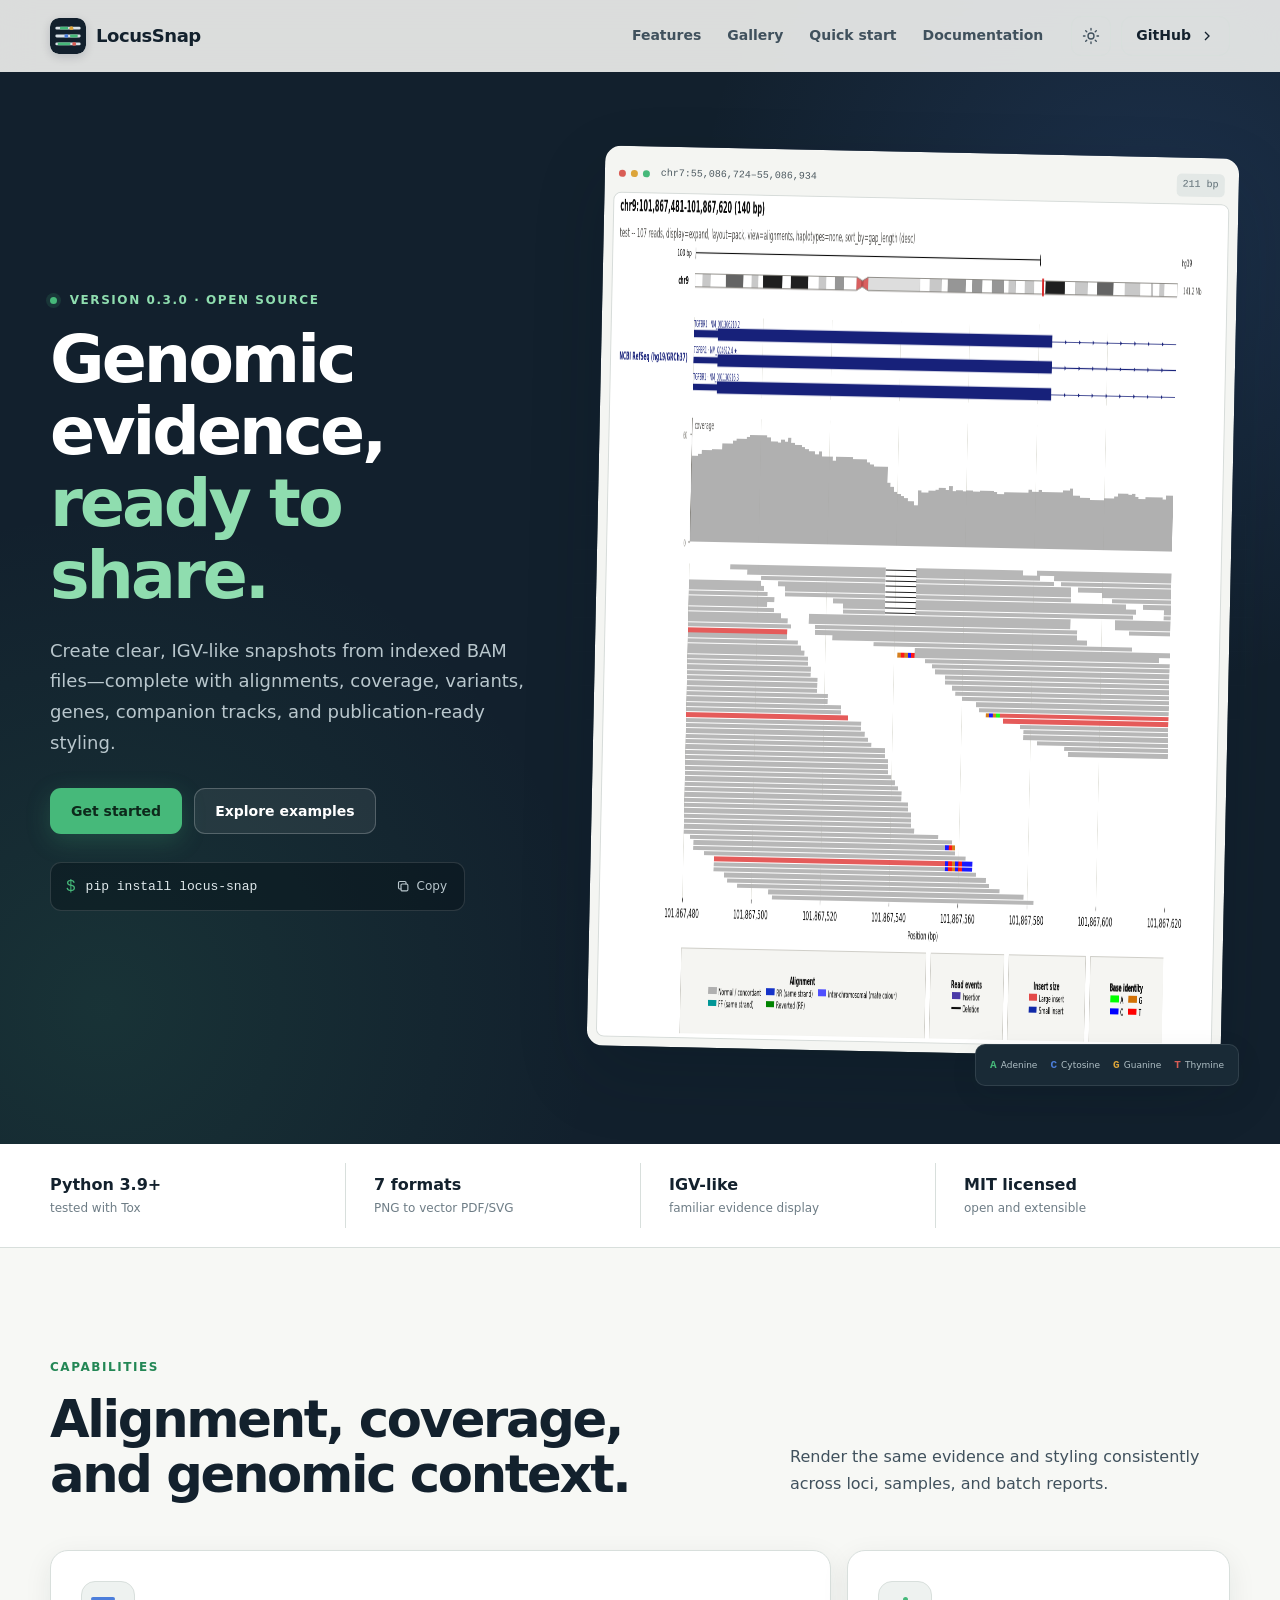
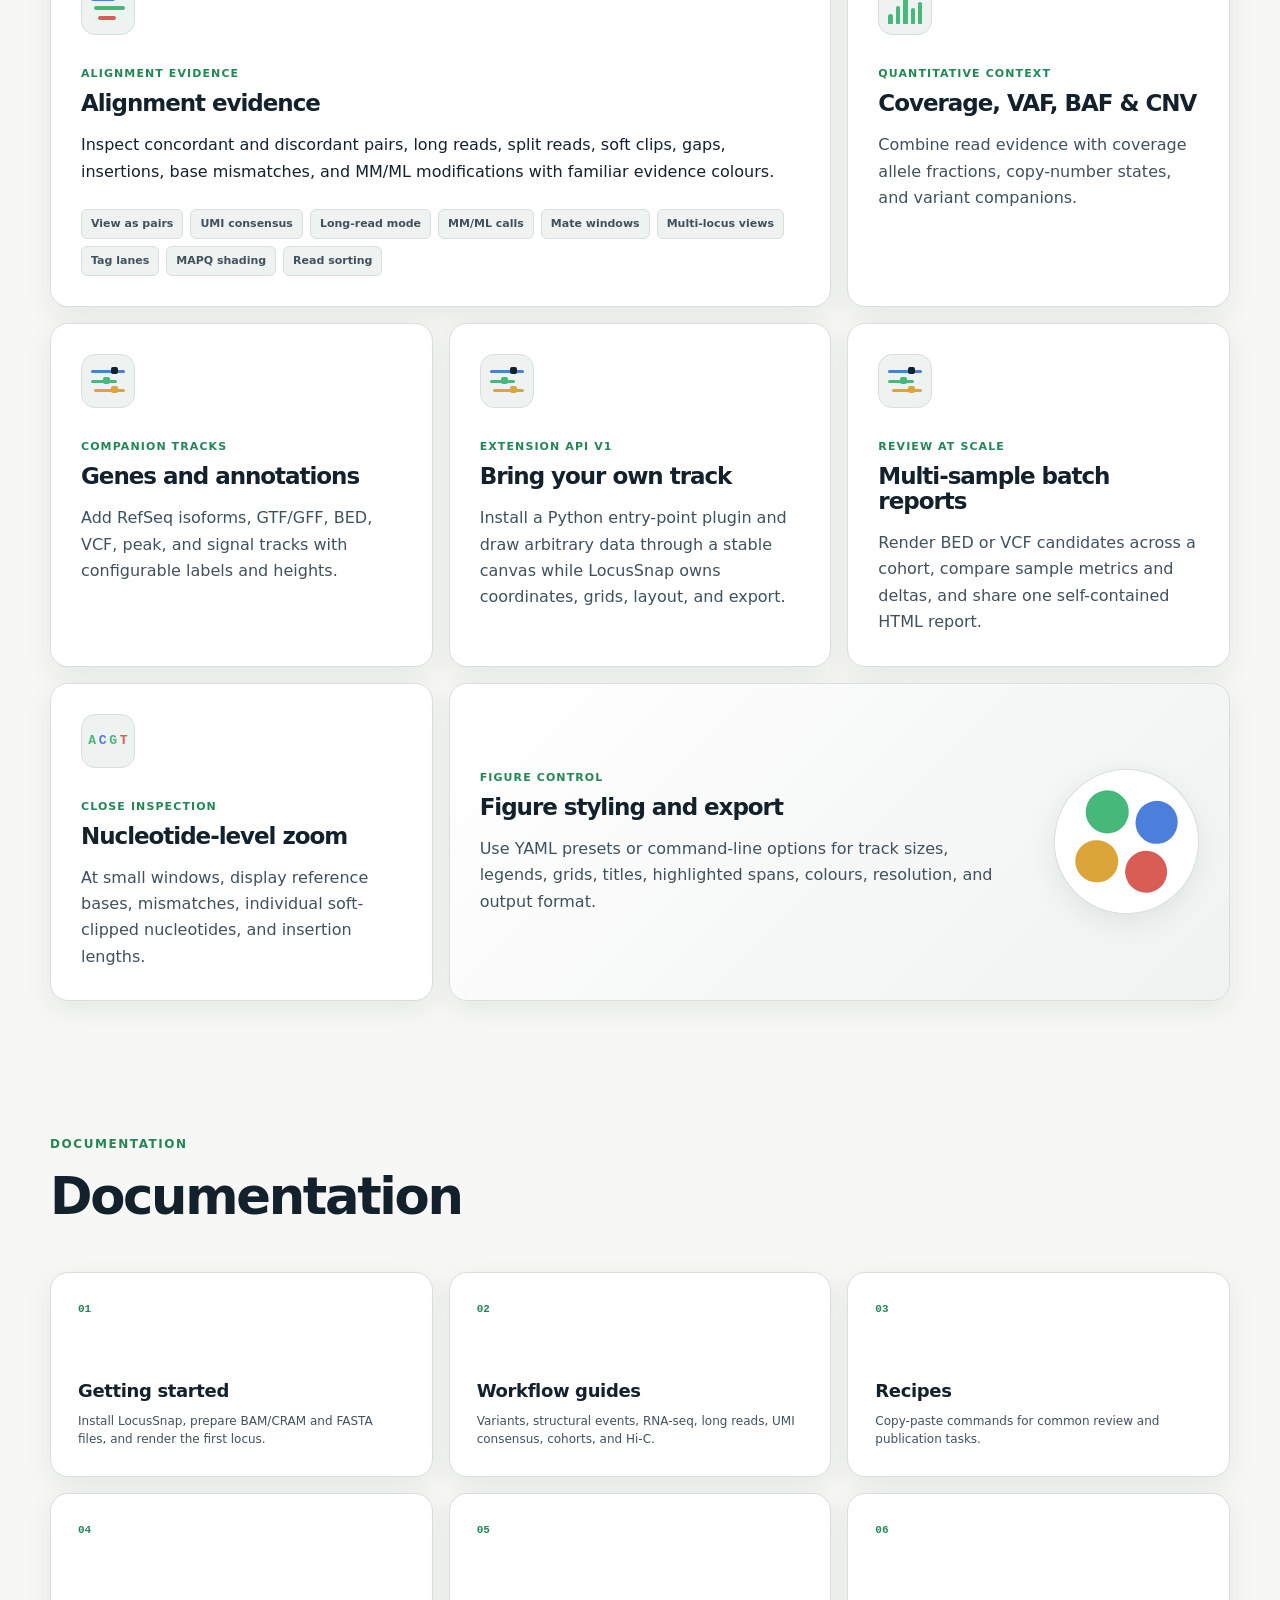
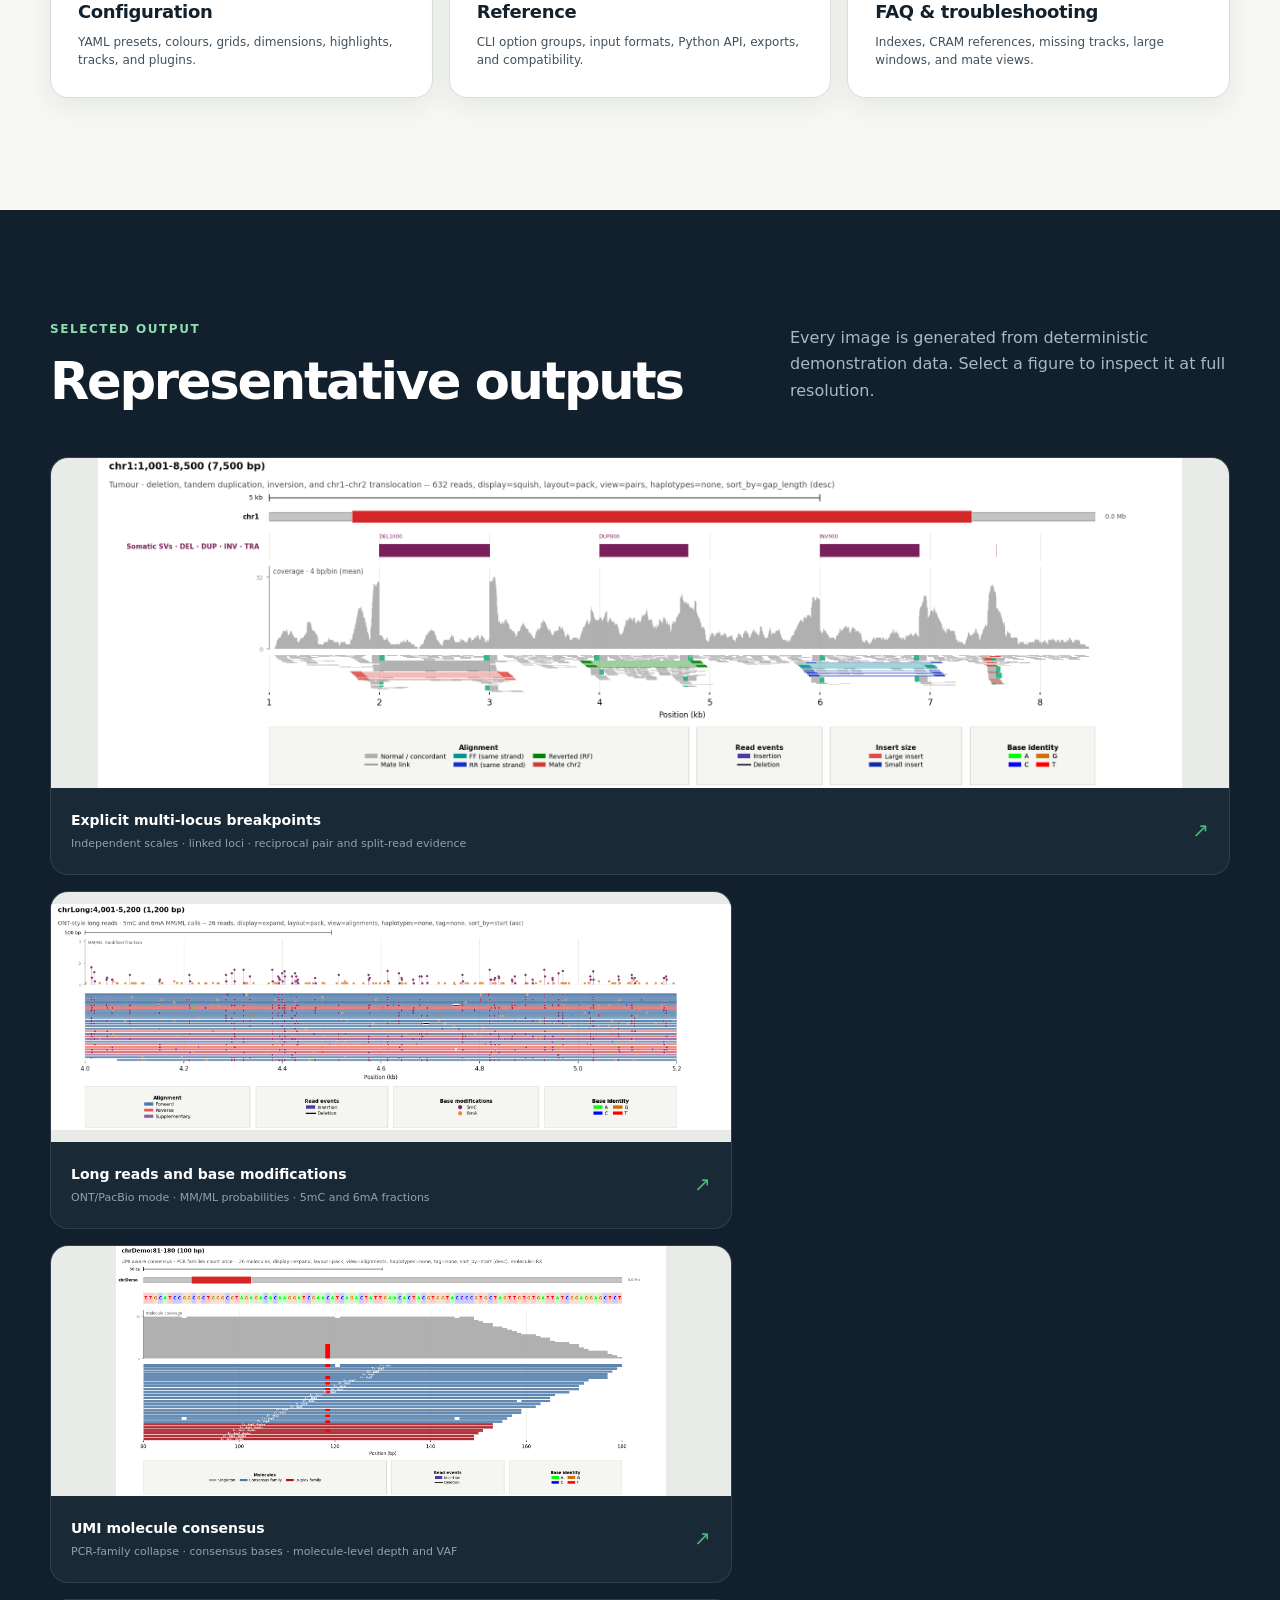
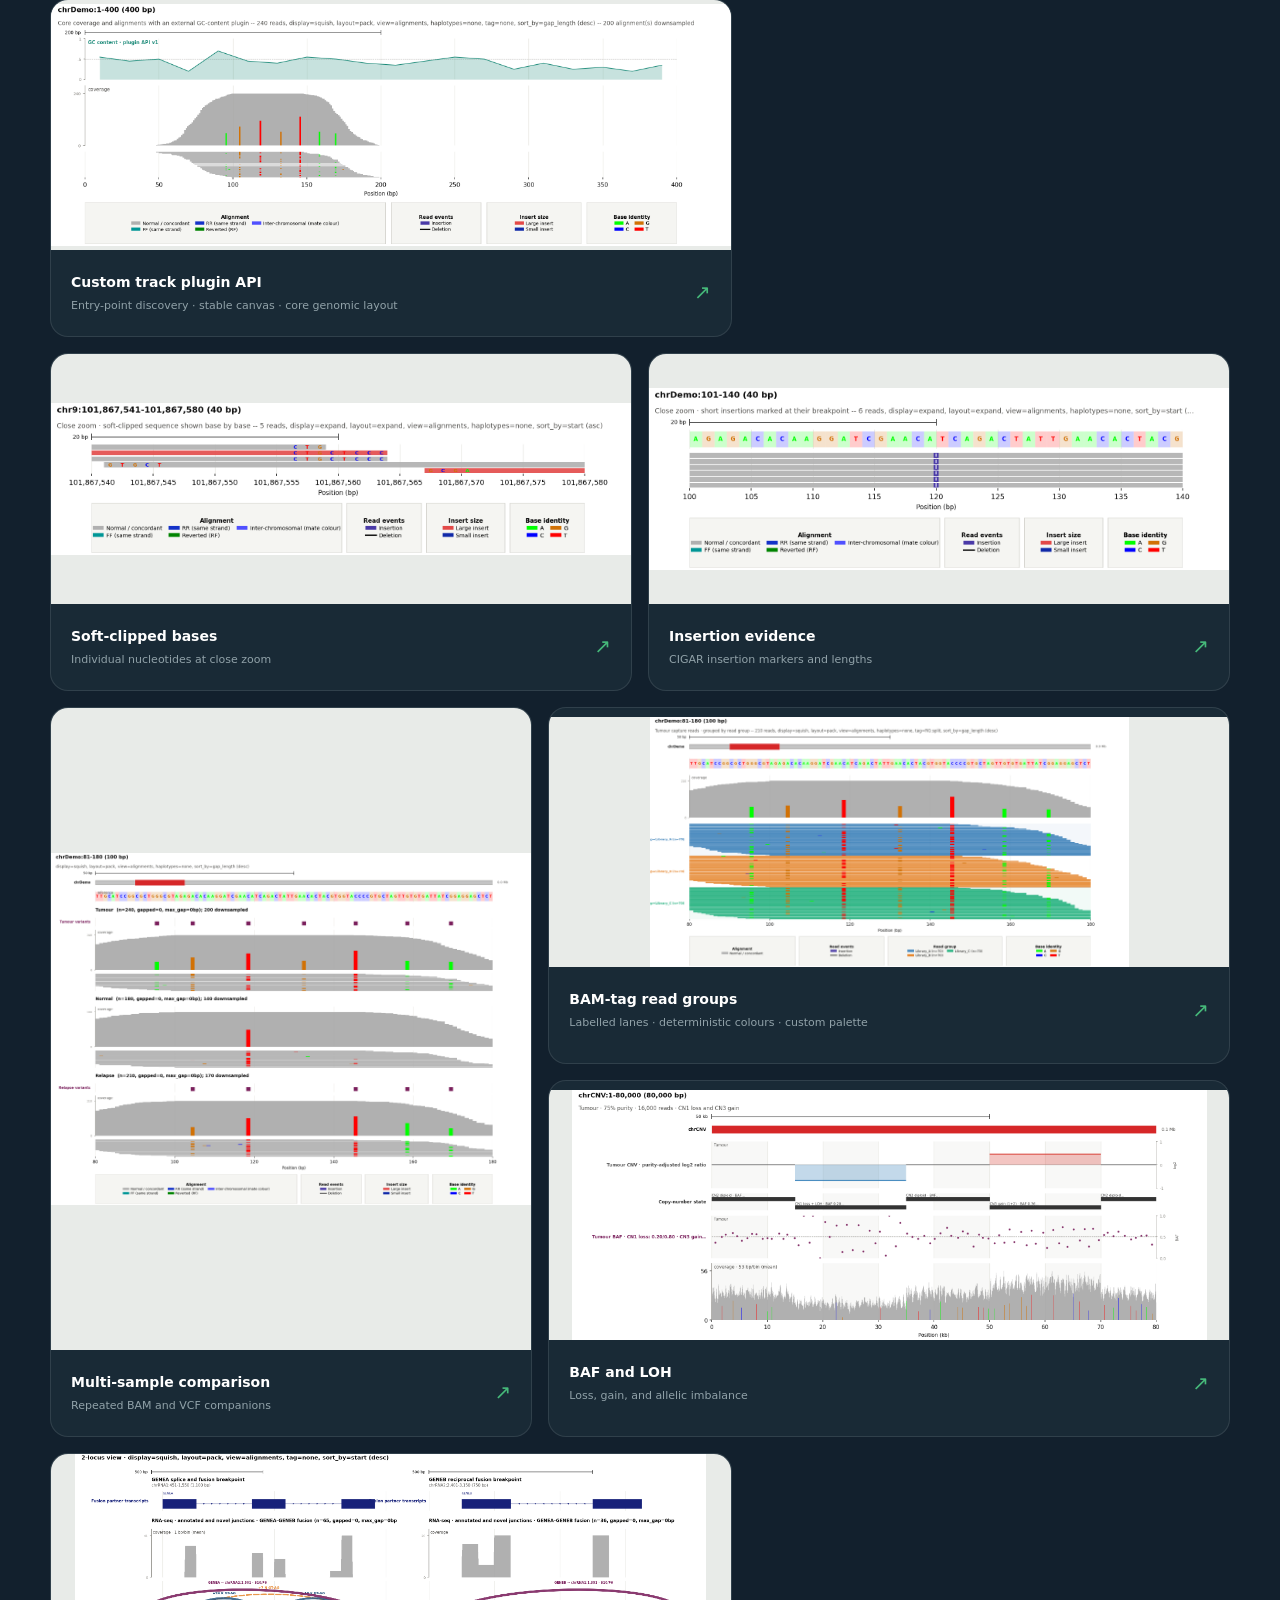
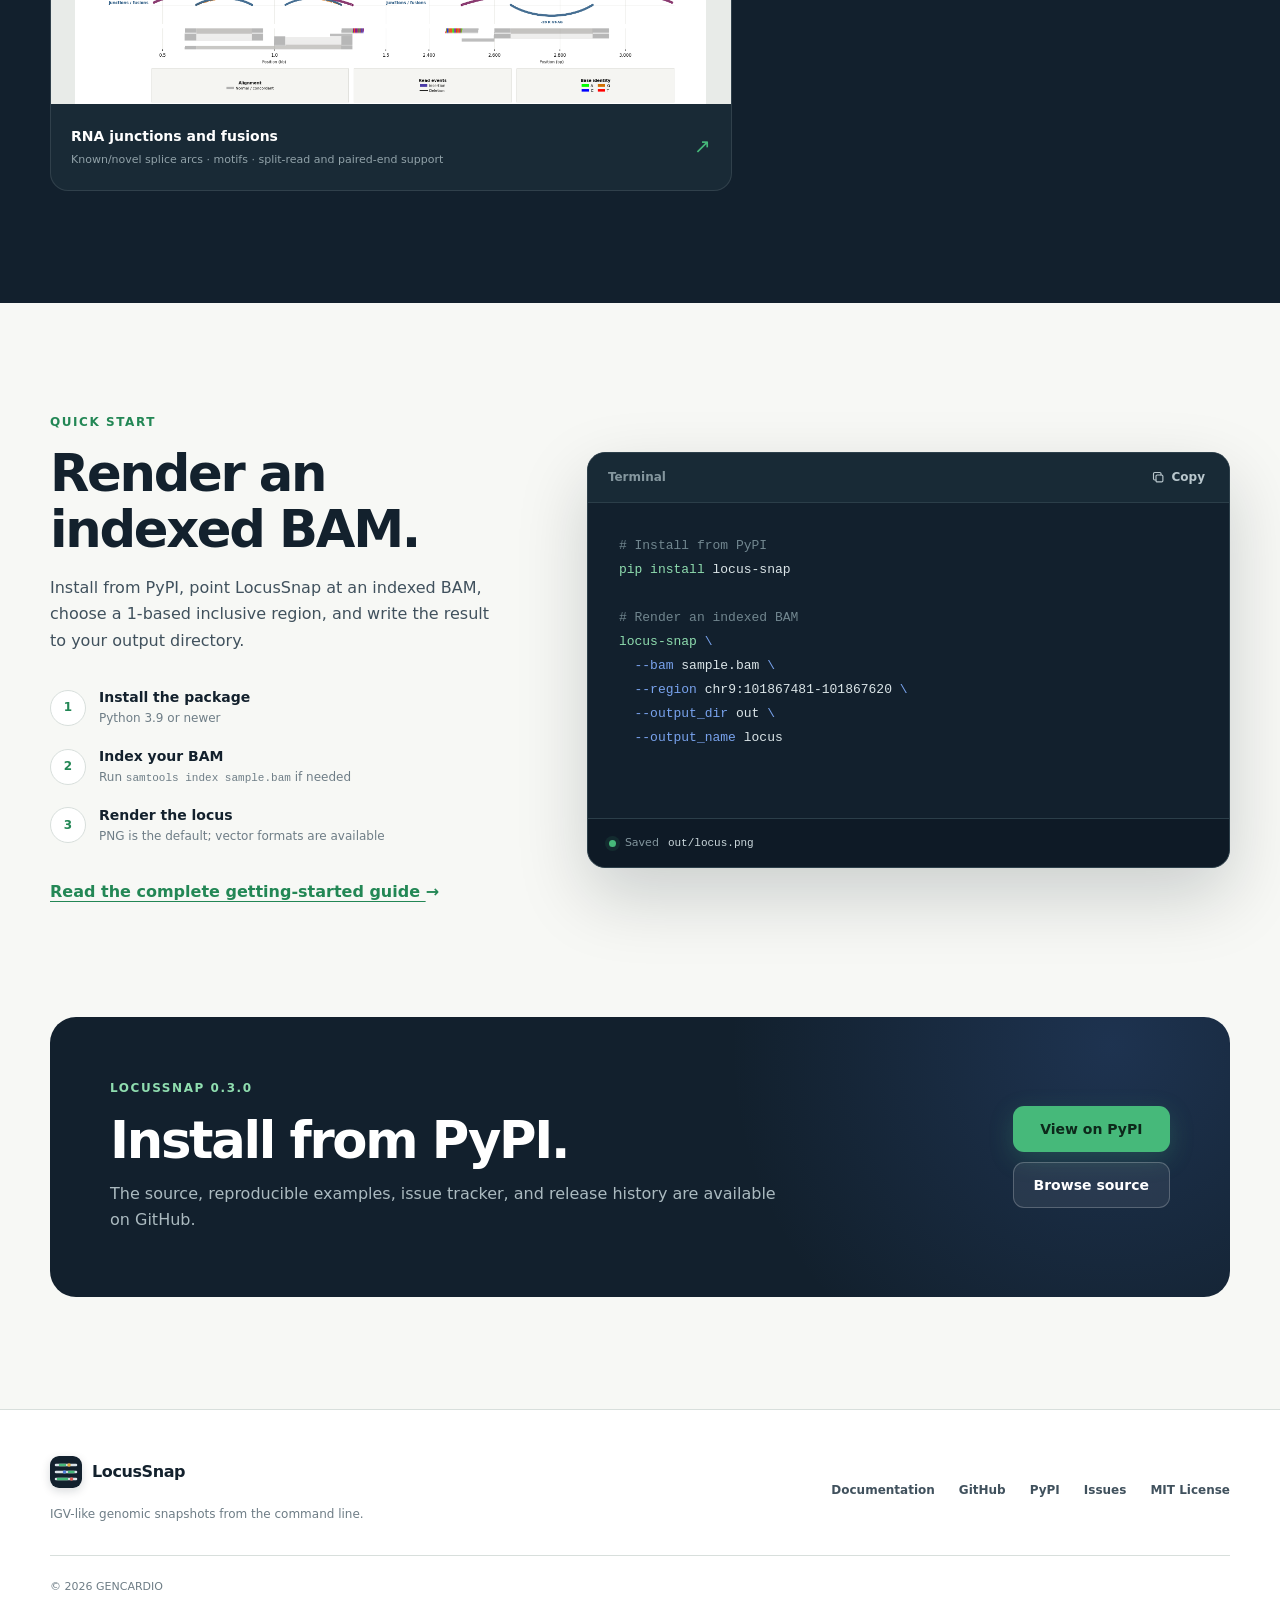
==== commit 4deaf4b7: "Extended docs2" ====
--- a/docs/index.html
+++ b/docs/index.html
@@ -105,17 +105,17 @@
       <section class="section page-shell" id="features">
         <div class="section-heading">
           <div>
-            <p class="eyebrow">Designed for genomic review</p>
-            <h2>One command. A complete locus.</h2>
-          </div>
-          <p>Bring the evidence that matters into a consistent figure—without manually arranging screenshots or leaving your analysis workflow.</p>
+            <p class="eyebrow">Capabilities</p>
+            <h2>Alignment, coverage, and genomic context.</h2>
+          </div>
+          <p>Render the same evidence and styling consistently across loci, samples, and batch reports.</p>
         </div>
 
         <div class="feature-grid">
           <article class="feature-card feature-wide">
             <div class="feature-icon alignment-icon" aria-hidden="true"><span></span><span></span><span></span></div>
             <p class="card-kicker">Alignment evidence</p>
-            <h3>See what the reads are saying</h3>
+            <h3>Alignment evidence</h3>
             <p>Inspect concordant and discordant pairs, long reads, split reads, soft clips, gaps, insertions, base mismatches, and MM/ML modifications with familiar evidence colours.</p>
             <ul class="tag-list" aria-label="Alignment features">
               <li>View as pairs</li><li>UMI consensus</li><li>Long-read mode</li><li>MM/ML calls</li><li>Mate windows</li><li>Multi-locus views</li><li>Tag lanes</li><li>MAPQ shading</li><li>Read sorting</li>
@@ -160,7 +160,7 @@
           <article class="feature-card feature-wide styling-card">
             <div>
               <p class="card-kicker">Figure control</p>
-              <h3>Style the evidence, not a screenshot</h3>
+              <h3>Figure styling and export</h3>
               <p>Use YAML presets or command-line options for track sizes, legends, grids, titles, highlighted spans, colours, resolution, and output format.</p>
             </div>
             <div class="style-swatch" aria-hidden="true">
@@ -174,9 +174,8 @@
         <div class="section-heading">
           <div>
             <p class="eyebrow">Documentation</p>
-            <h2>Start with the job you need to do.</h2>
-          </div>
-          <p>The guide is separated into short entry points, task-based workflows, copyable recipes, and reference material so you do not have to search one long README.</p>
+            <h2>Documentation</h2>
+          </div>
         </div>
 
         <div class="docs-card-grid">
@@ -218,9 +217,9 @@
           <div class="section-heading gallery-heading">
             <div>
               <p class="eyebrow">Selected output</p>
-              <h2>From locus to figure.</h2>
-            </div>
-            <p>These examples are generated by LocusSnap from its reproducible demonstration data. Select a figure to inspect it at full resolution.</p>
+              <h2>Representative outputs</h2>
+            </div>
+            <p>Every image is generated from deterministic demonstration data. Select a figure to inspect it at full resolution.</p>
           </div>
 
           <div class="gallery-grid">
@@ -281,7 +280,7 @@
         <div class="quickstart-grid">
           <div class="quickstart-copy">
             <p class="eyebrow">Quick start</p>
-            <h2>From BAM to snapshot in seconds.</h2>
+            <h2>Render an indexed BAM.</h2>
             <p>Install from PyPI, point LocusSnap at an indexed BAM, choose a 1-based inclusive region, and write the result to your output directory.</p>
             <ol class="steps">
               <li><span>1</span><div><strong>Install the package</strong><small>Python 3.9 or newer</small></div></li>
@@ -317,9 +316,9 @@
       <section class="cta-section">
         <div class="page-shell cta-card">
           <div>
-            <p class="eyebrow">Ready when your BAM is</p>
-            <h2>Make your next locus easier to read.</h2>
-            <p>Install LocusSnap from PyPI or explore the source, examples, and full option reference on GitHub.</p>
+            <p class="eyebrow">LocusSnap 0.3.0</p>
+            <h2>Install from PyPI.</h2>
+            <p>The source, reproducible examples, issue tracker, and release history are available on GitHub.</p>
           </div>
           <div class="cta-actions">
             <a class="button button-primary" href="https://pypi.org/project/locus-snap/">View on PyPI</a>
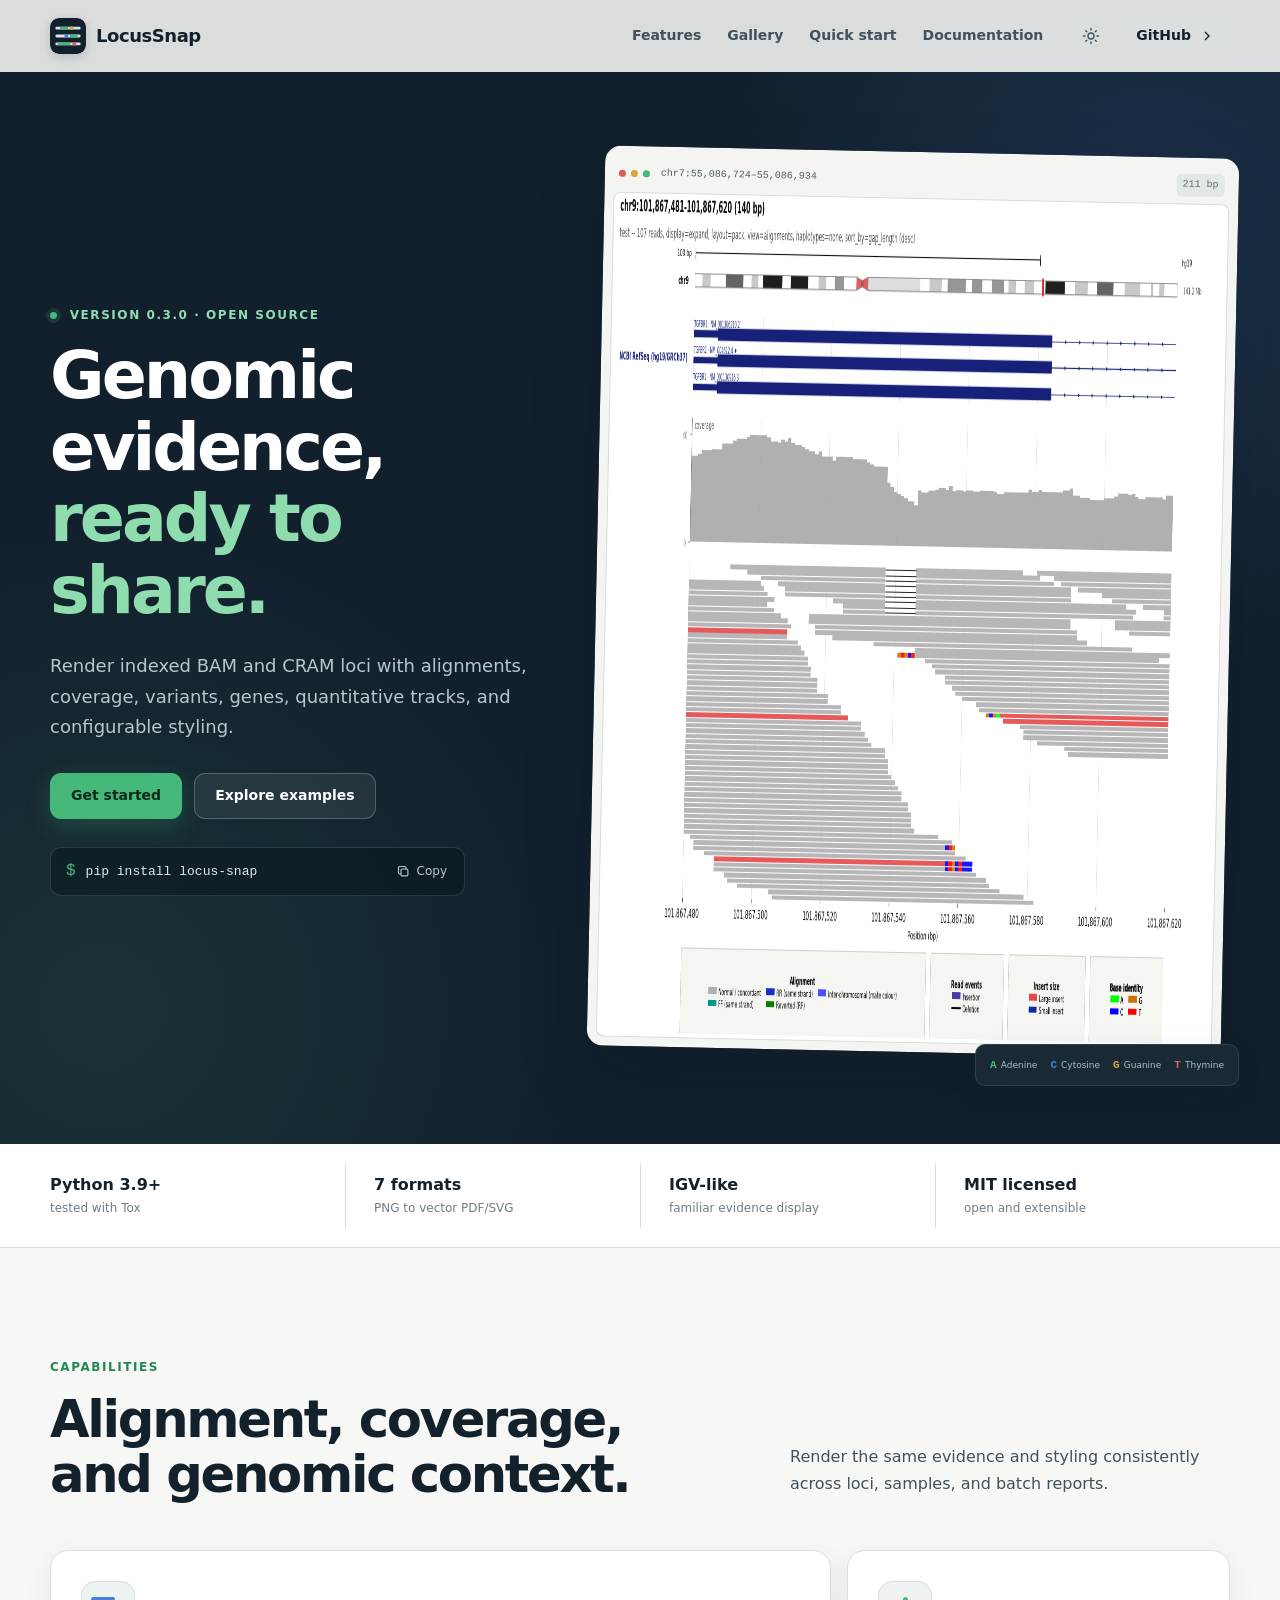
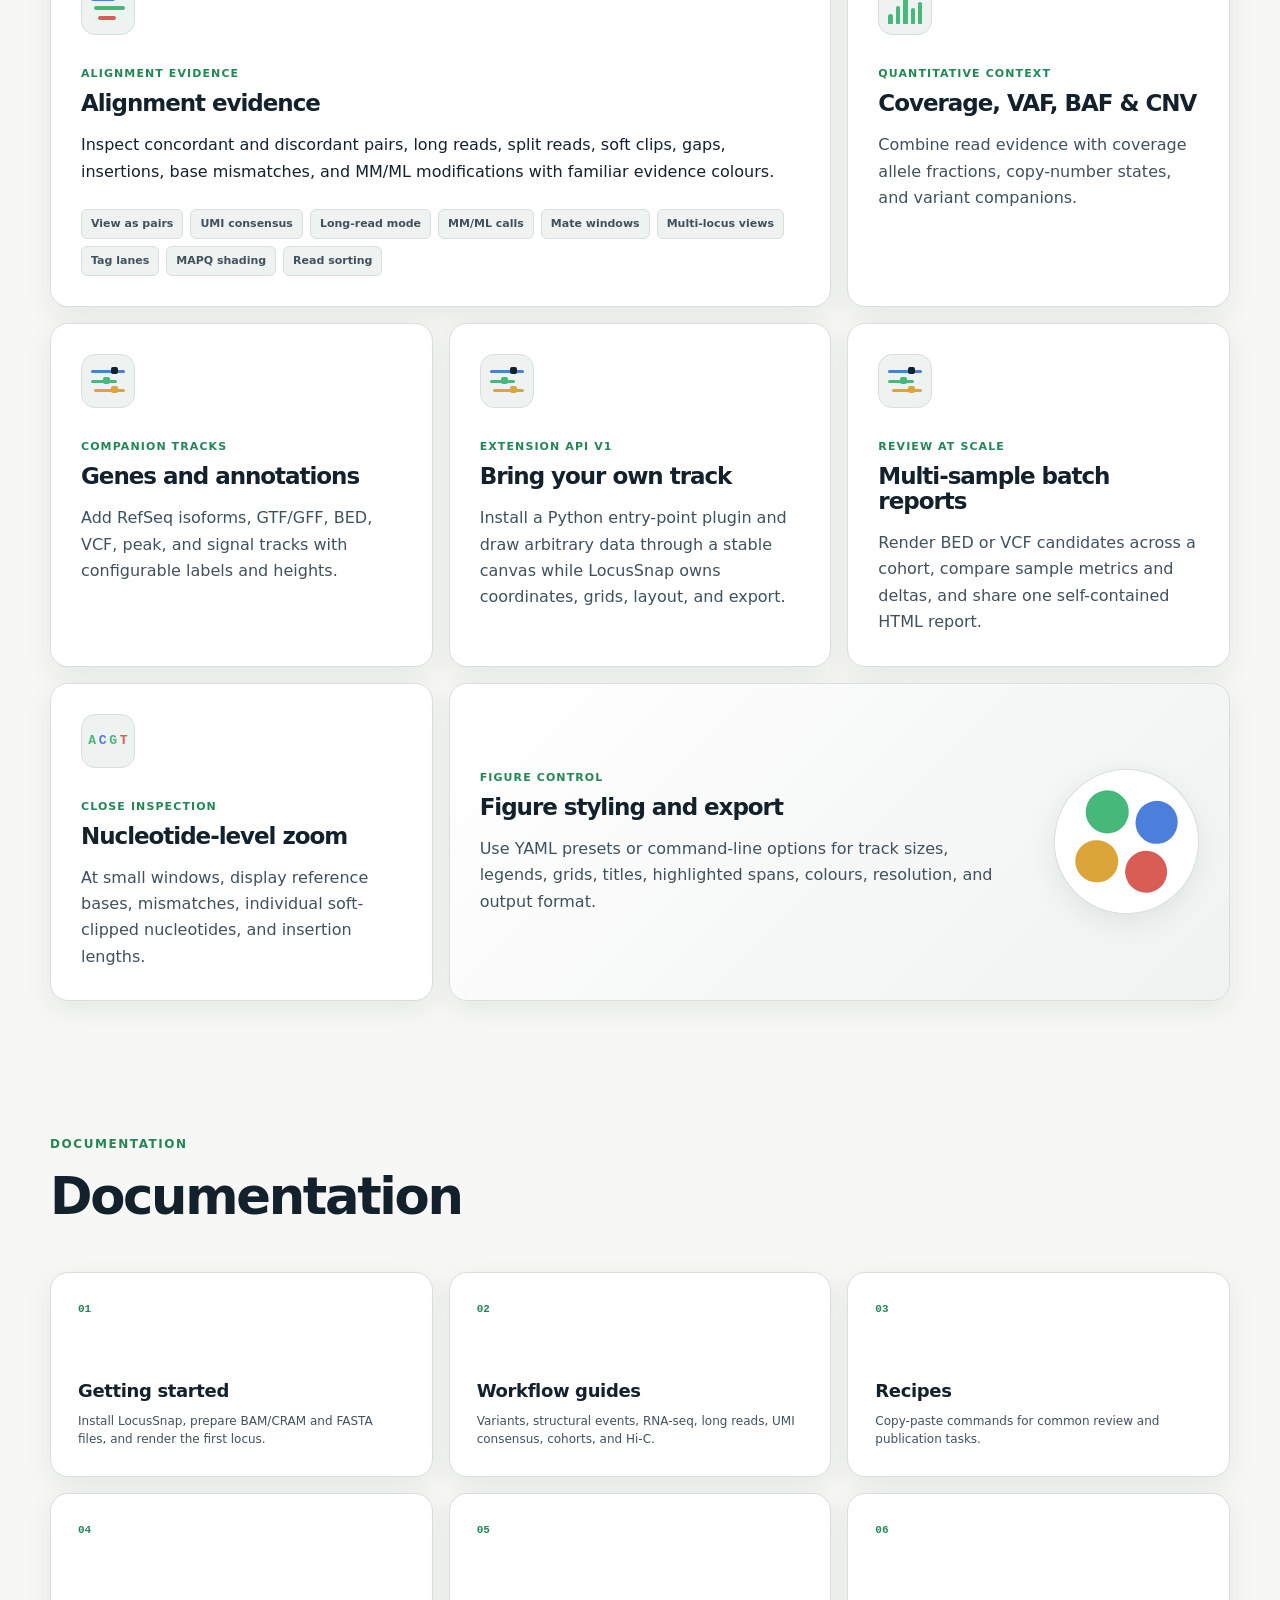
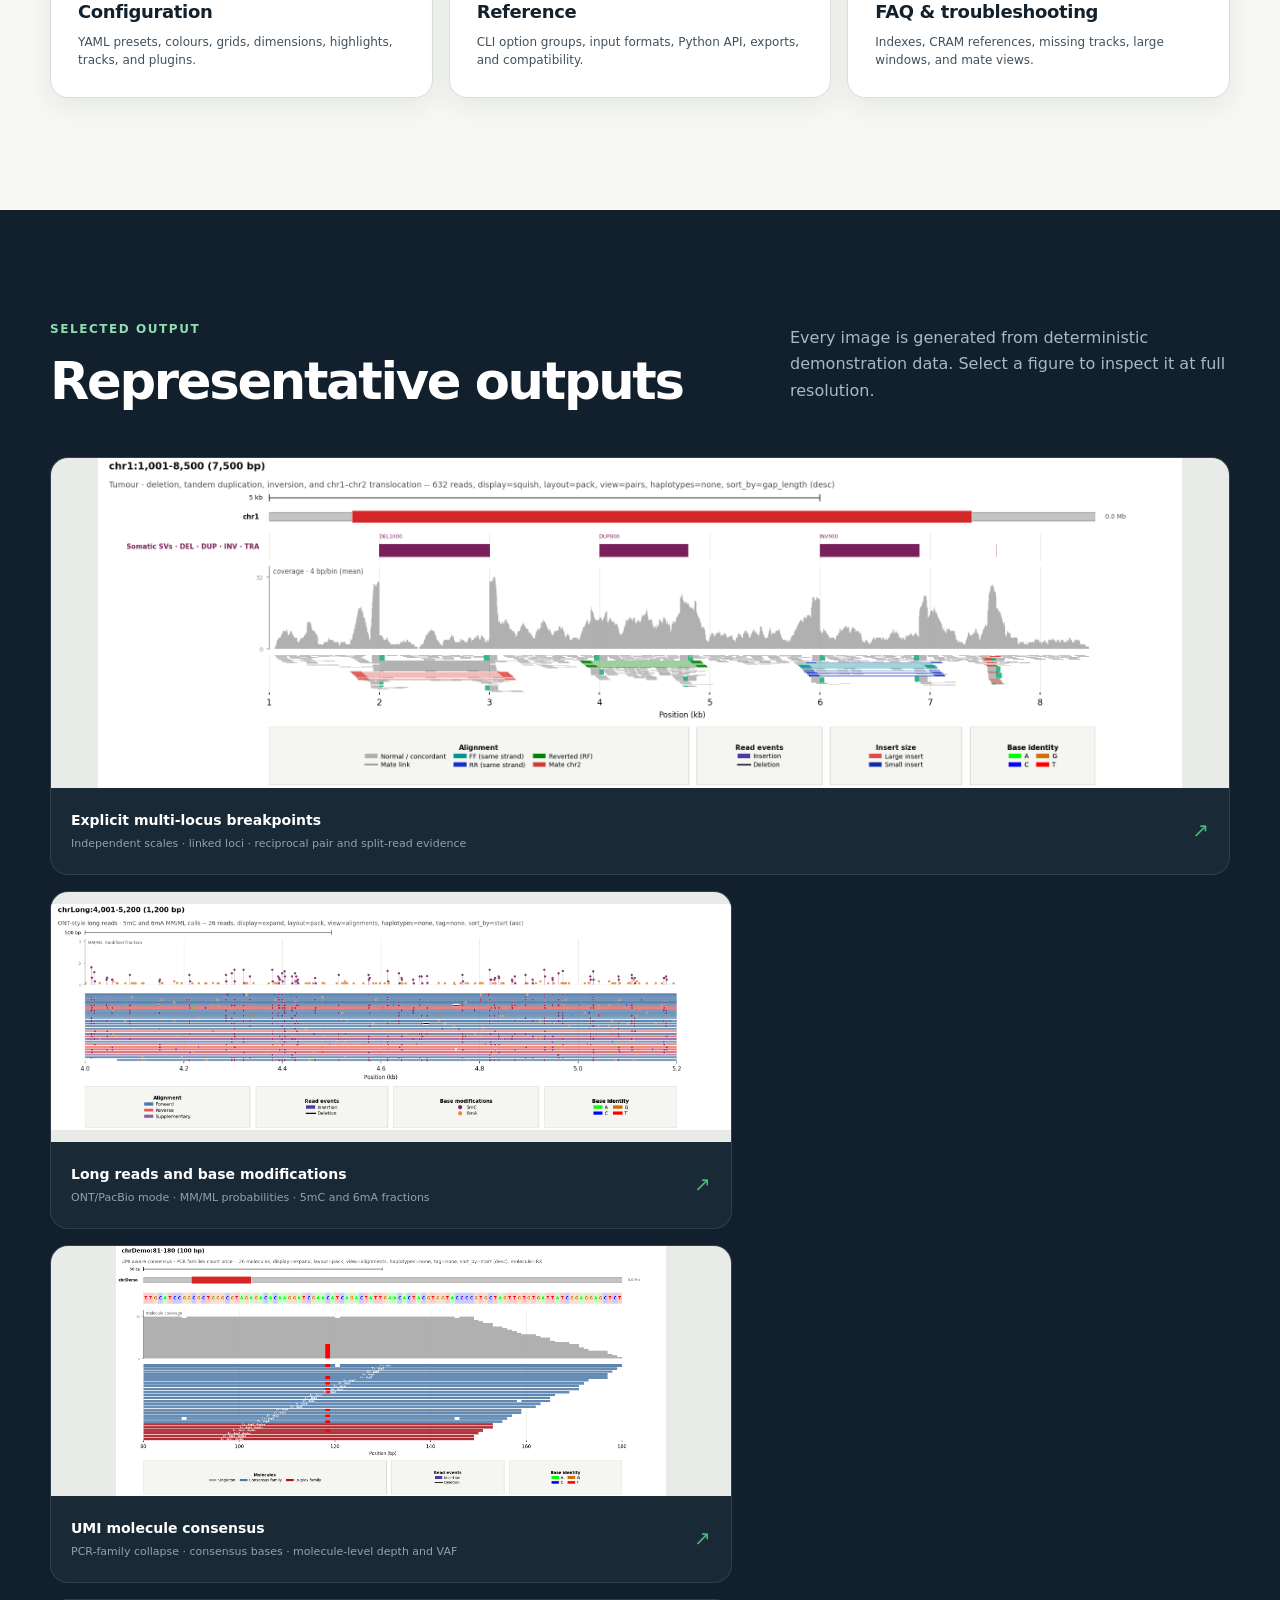
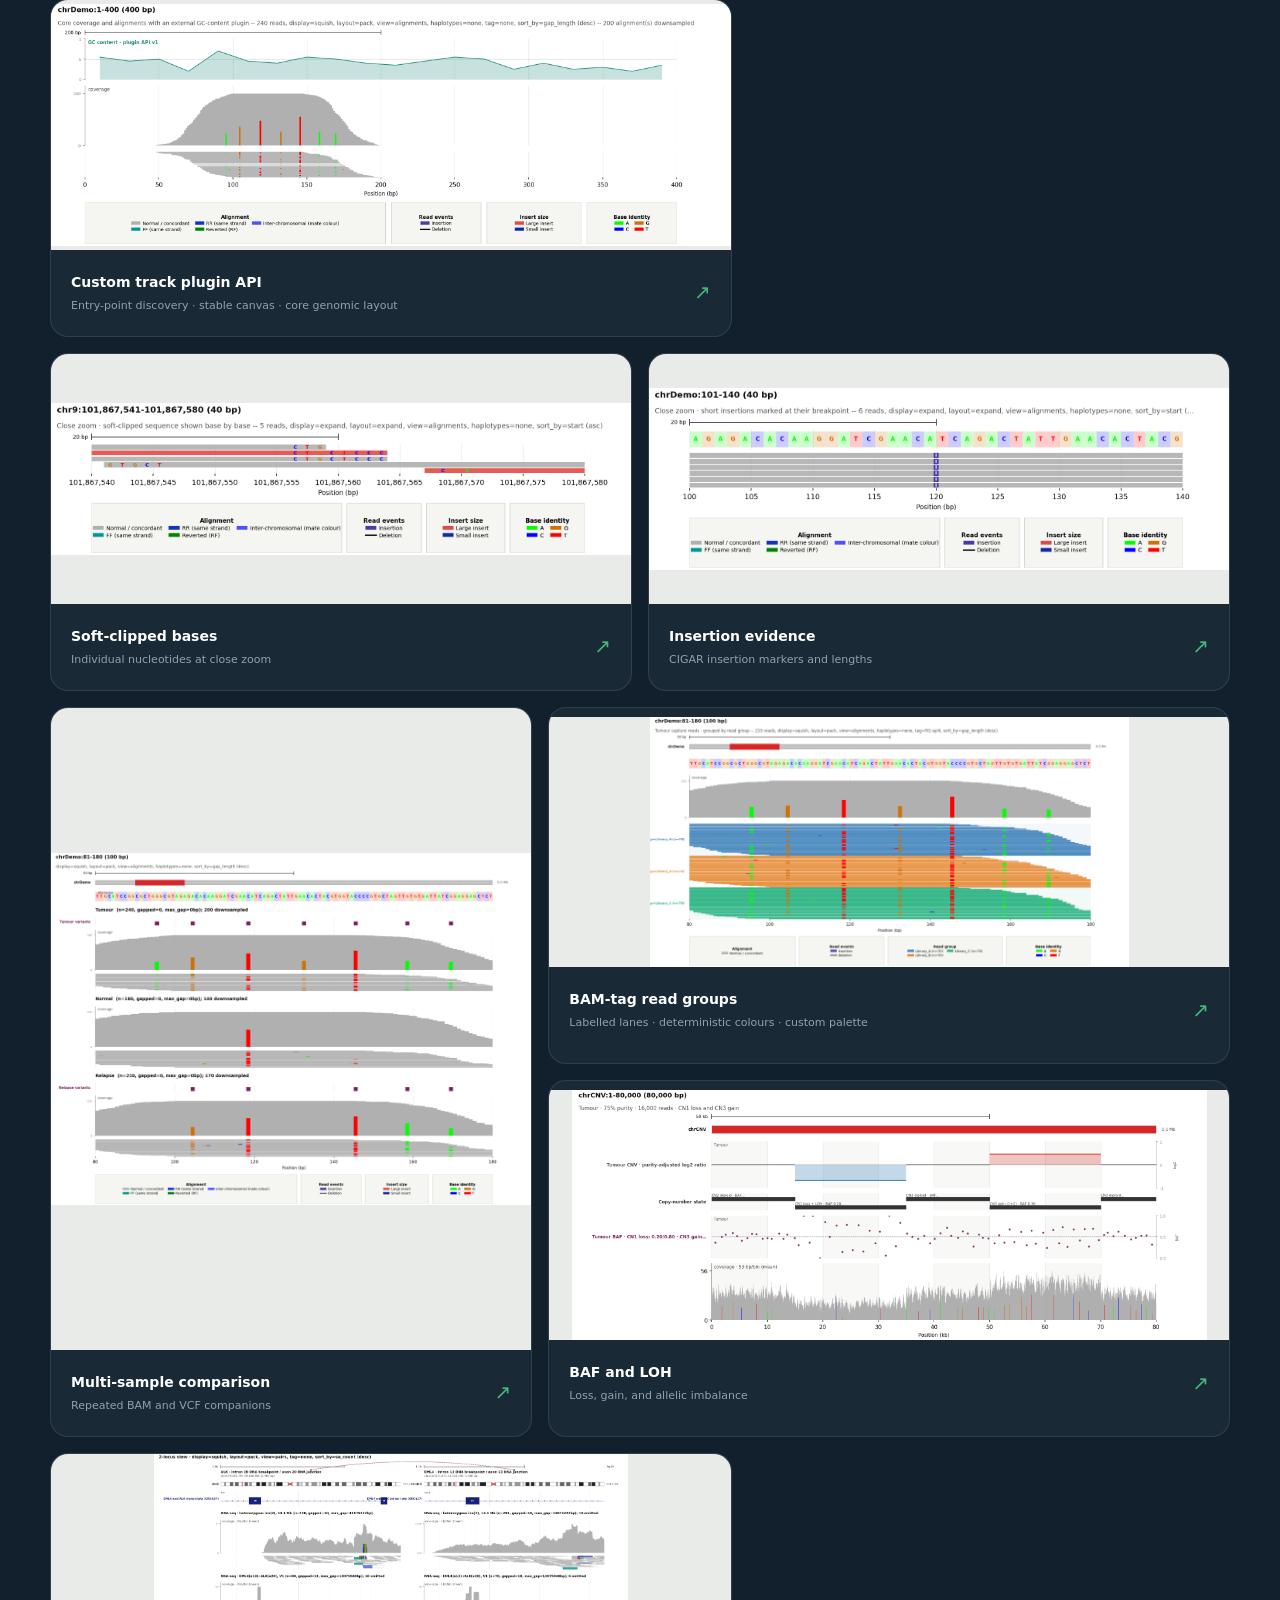
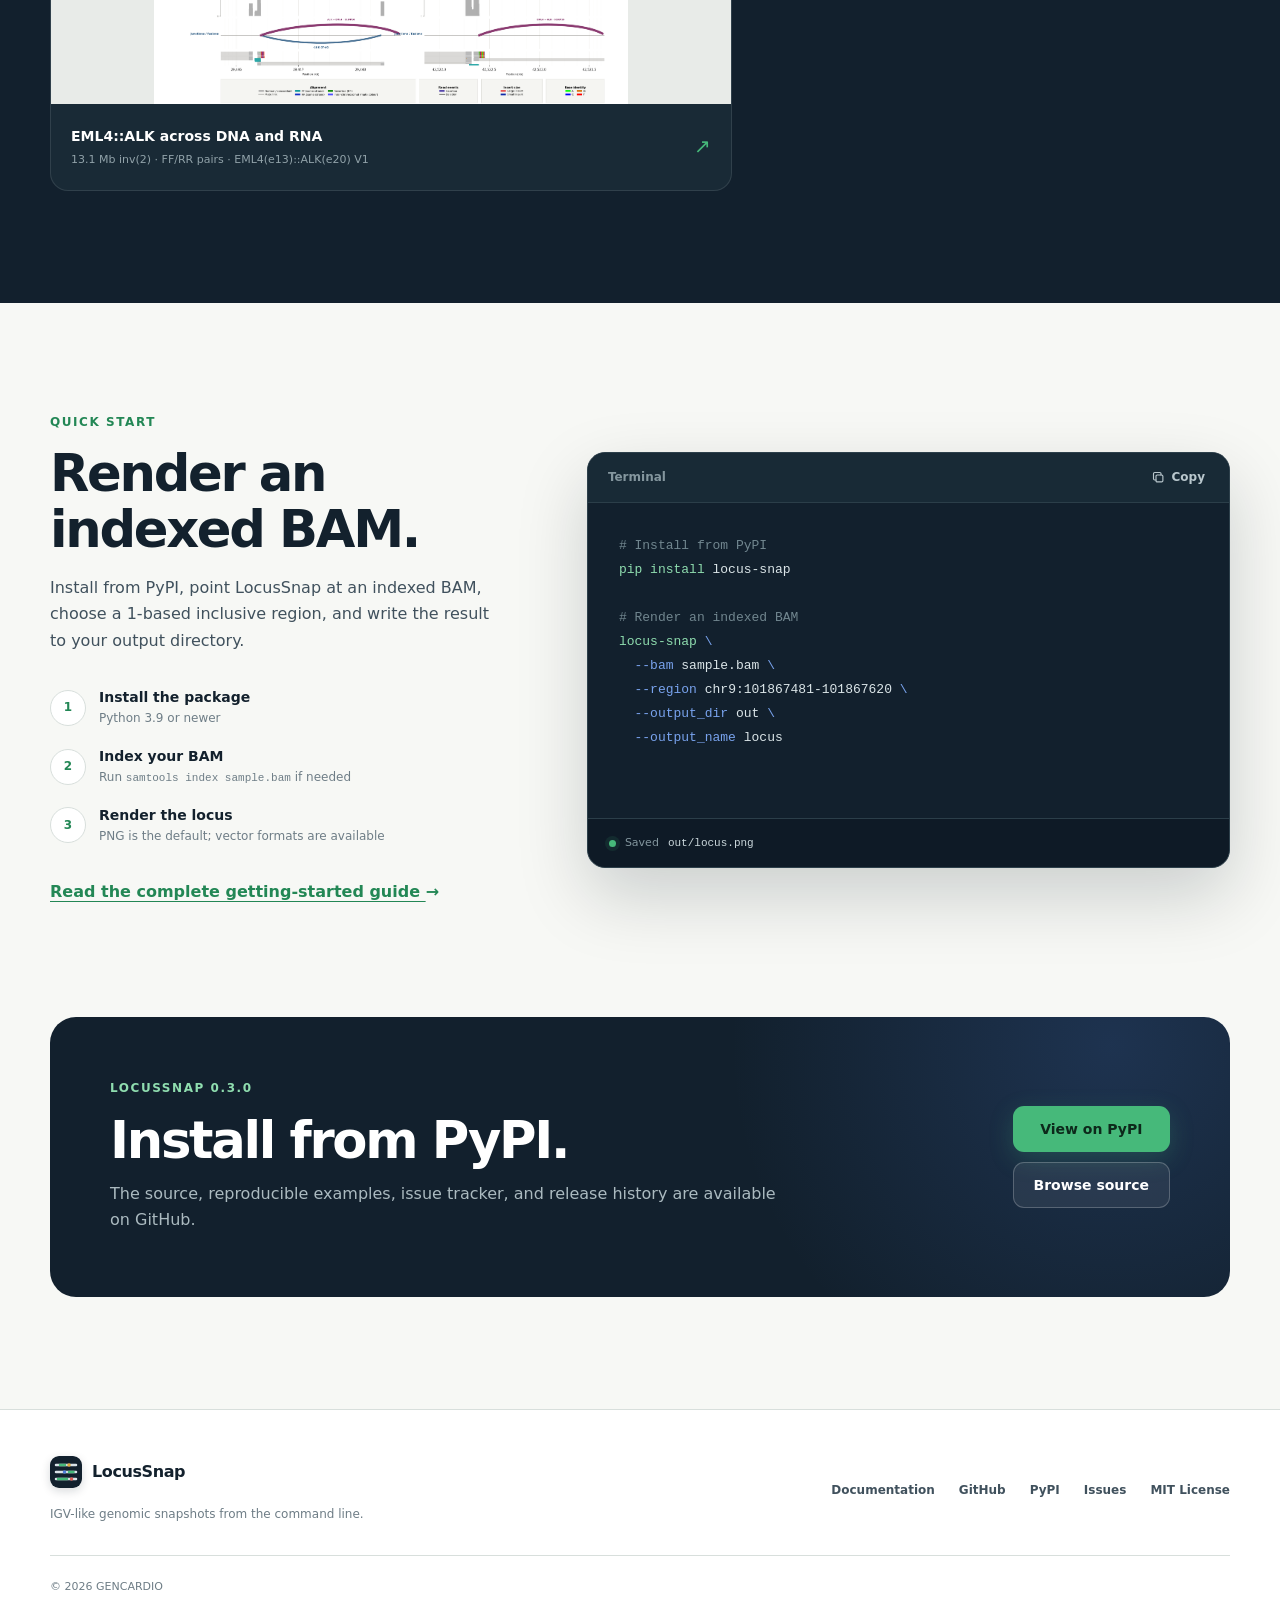
==== commit 4d86ae49: "Better RNA-seq fusion plot" ====
--- a/docs/index.html
+++ b/docs/index.html
@@ -3,10 +3,10 @@
   <head>
     <meta charset="utf-8">
     <meta name="viewport" content="width=device-width, initial-scale=1">
-    <meta name="description" content="LocusSnap creates publication-ready, IGV-like genomic snapshots from indexed BAM files.">
+    <meta name="description" content="LocusSnap renders alignments, coverage, variants, and annotations from indexed BAM and CRAM files.">
     <meta name="theme-color" content="#12202d">
     <meta property="og:title" content="LocusSnap — genomic snapshots from the command line">
-    <meta property="og:description" content="Turn indexed BAM files into clear, configurable genomic figures without opening a genome browser.">
+    <meta property="og:description" content="Render alignments, coverage, variants, and annotations from indexed BAM and CRAM files.">
     <meta property="og:type" content="website">
     <meta property="og:url" content="https://gencardio.github.io/LocusSnap/">
     <meta property="og:image" content="https://gencardio.github.io/LocusSnap/assets/images/default-refseq-isoforms.png">
@@ -58,7 +58,7 @@
           <div class="hero-copy">
             <p class="eyebrow"><span class="status-dot"></span> Version 0.3.0 · Open source</p>
             <h1>Genomic evidence,<br><span>ready to share.</span></h1>
-            <p class="hero-lede">Create clear, IGV-like snapshots from indexed BAM files—complete with alignments, coverage, variants, genes, companion tracks, and publication-ready styling.</p>
+            <p class="hero-lede">Render indexed BAM and CRAM loci with alignments, coverage, variants, genes, quantitative tracks, and configurable styling.</p>
             <div class="hero-actions">
               <a class="button button-primary" href="#quickstart">Get started</a>
               <a class="button button-secondary" href="#gallery">Explore examples</a>
@@ -268,9 +268,9 @@
               <span class="gallery-meta"><span><strong>BAF and LOH</strong><small>Loss, gain, and allelic imbalance</small></span><i aria-hidden="true">↗</i></span>
             </button>
 
-            <button class="gallery-card gallery-large" type="button" data-gallery-image="assets/images/rna-junction-fusion.png" data-gallery-title="RNA-seq junction and fusion evidence">
-              <span class="gallery-image"><img src="assets/images/rna-junction-fusion.png" alt="RNA-seq plot with classified splice junctions and split-read plus paired-end fusion evidence" width="2400" height="951" loading="lazy"></span>
-              <span class="gallery-meta"><span><strong>RNA junctions and fusions</strong><small>Known/novel splice arcs · motifs · split-read and paired-end support</small></span><i aria-hidden="true">↗</i></span>
+            <button class="gallery-card gallery-large" type="button" data-gallery-image="assets/images/rna-junction-fusion.png" data-gallery-title="Matched DNA and RNA evidence for EML4::ALK">
+              <span class="gallery-image"><img src="assets/images/rna-junction-fusion.png" alt="Matched DNA-seq and RNA-seq panels showing the EML4 to ALK inversion and expressed fusion junction" width="2550" height="1345" loading="lazy"></span>
+              <span class="gallery-meta"><span><strong>EML4::ALK across DNA and RNA</strong><small>13.1 Mb inv(2) · FF/RR pairs · EML4(e13)::ALK(e20) V1</small></span><i aria-hidden="true">↗</i></span>
             </button>
           </div>
         </div>
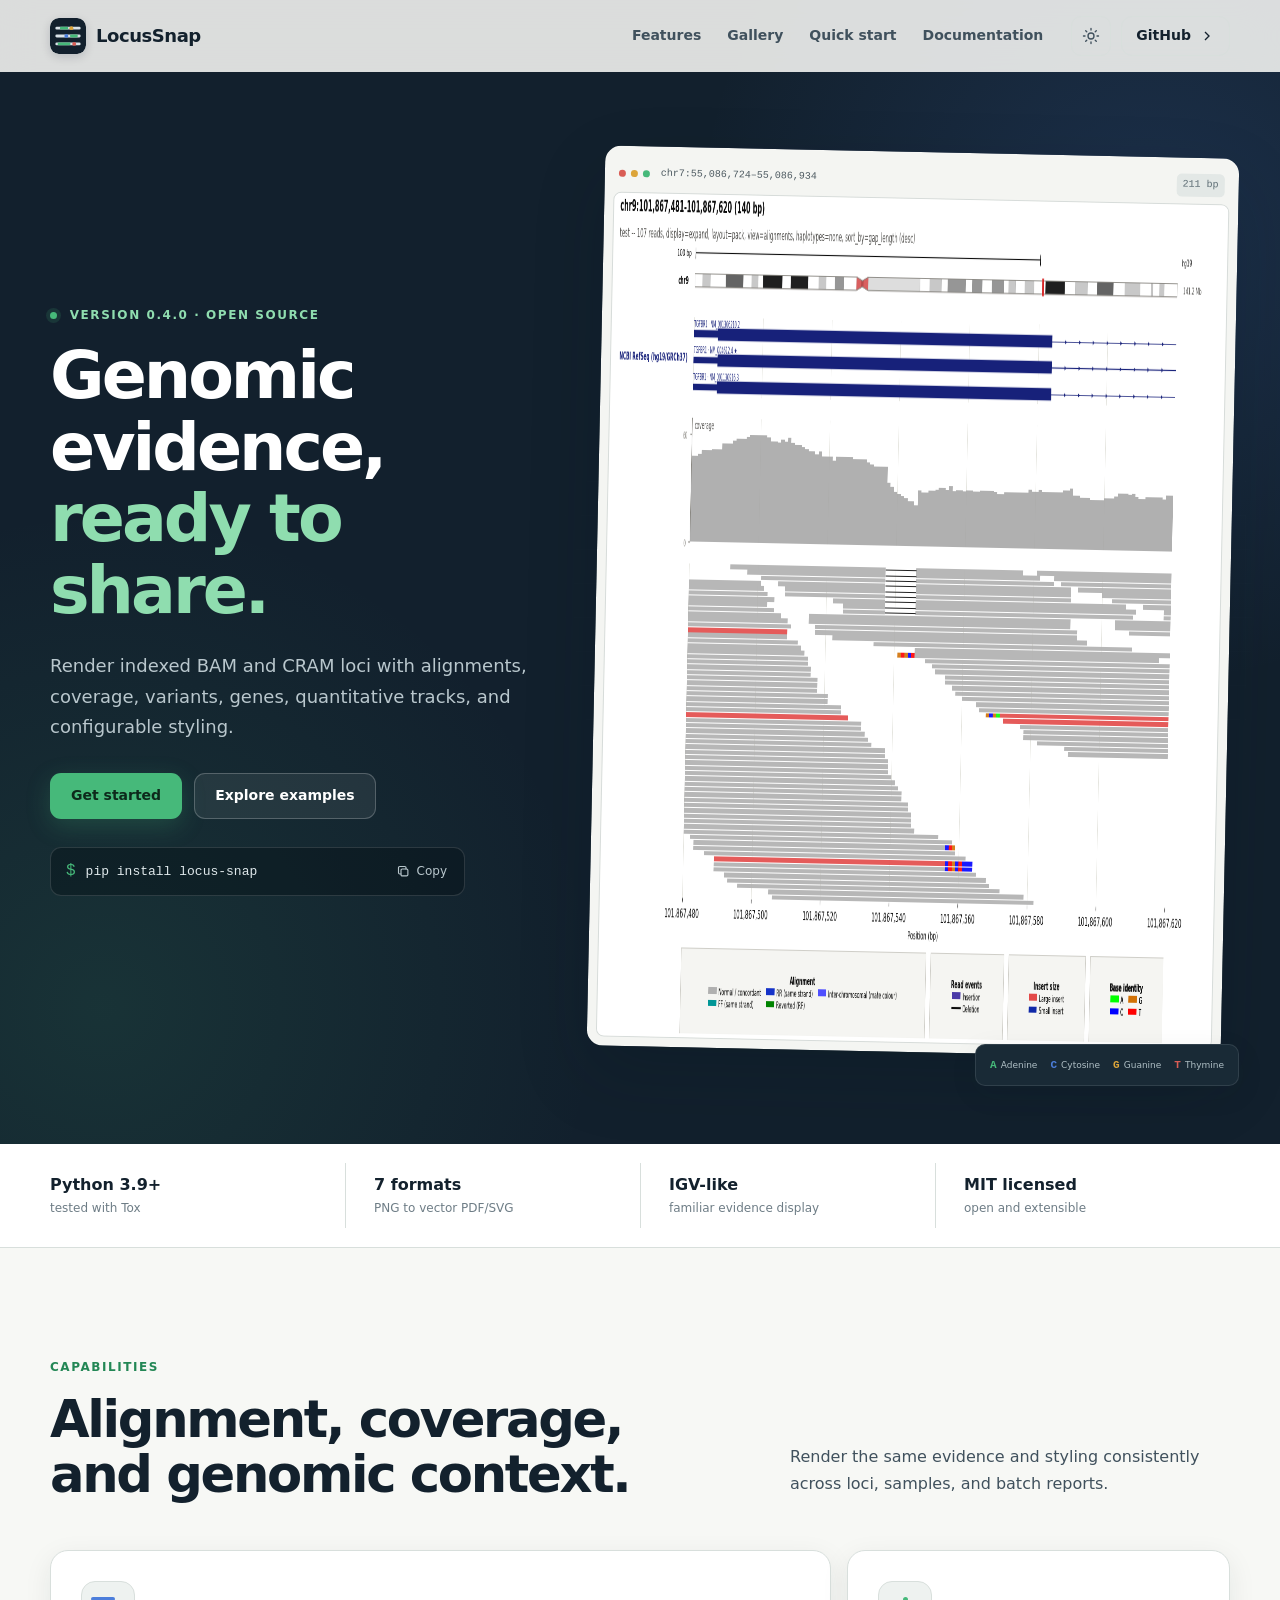
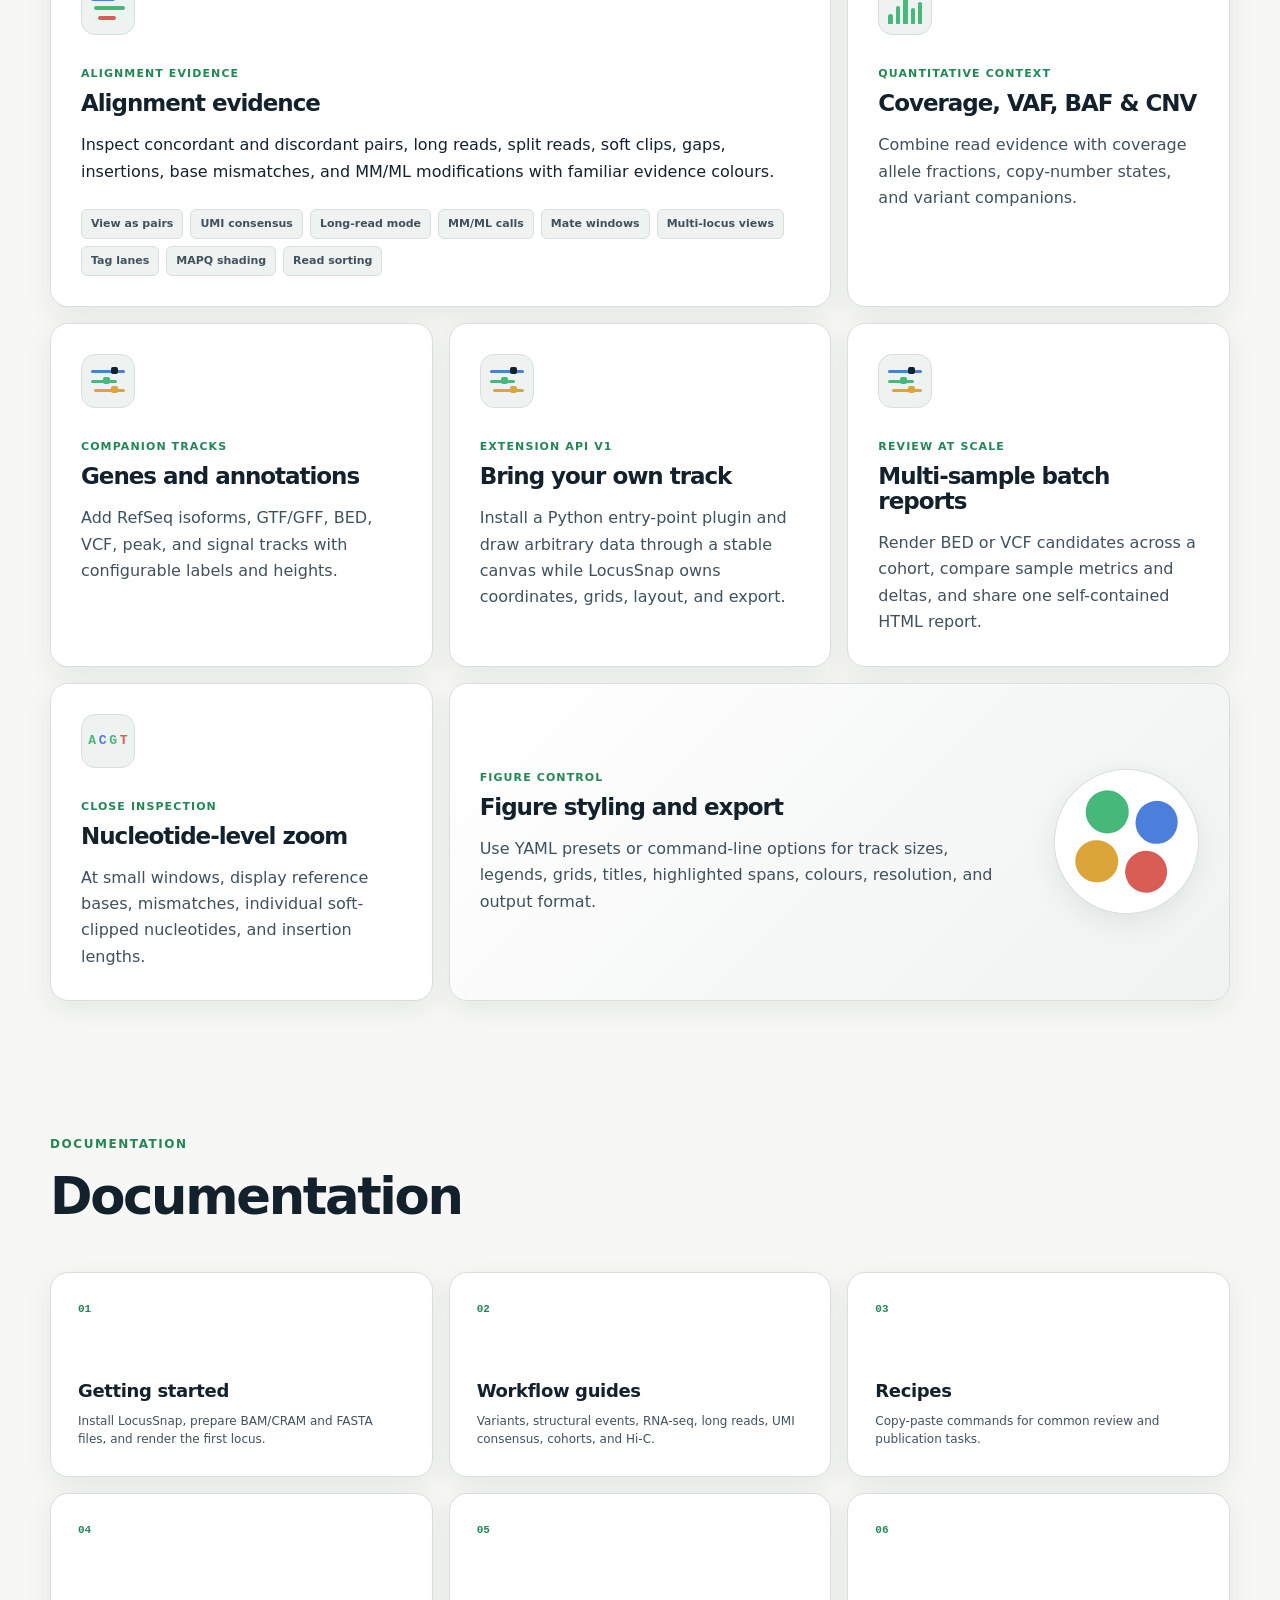
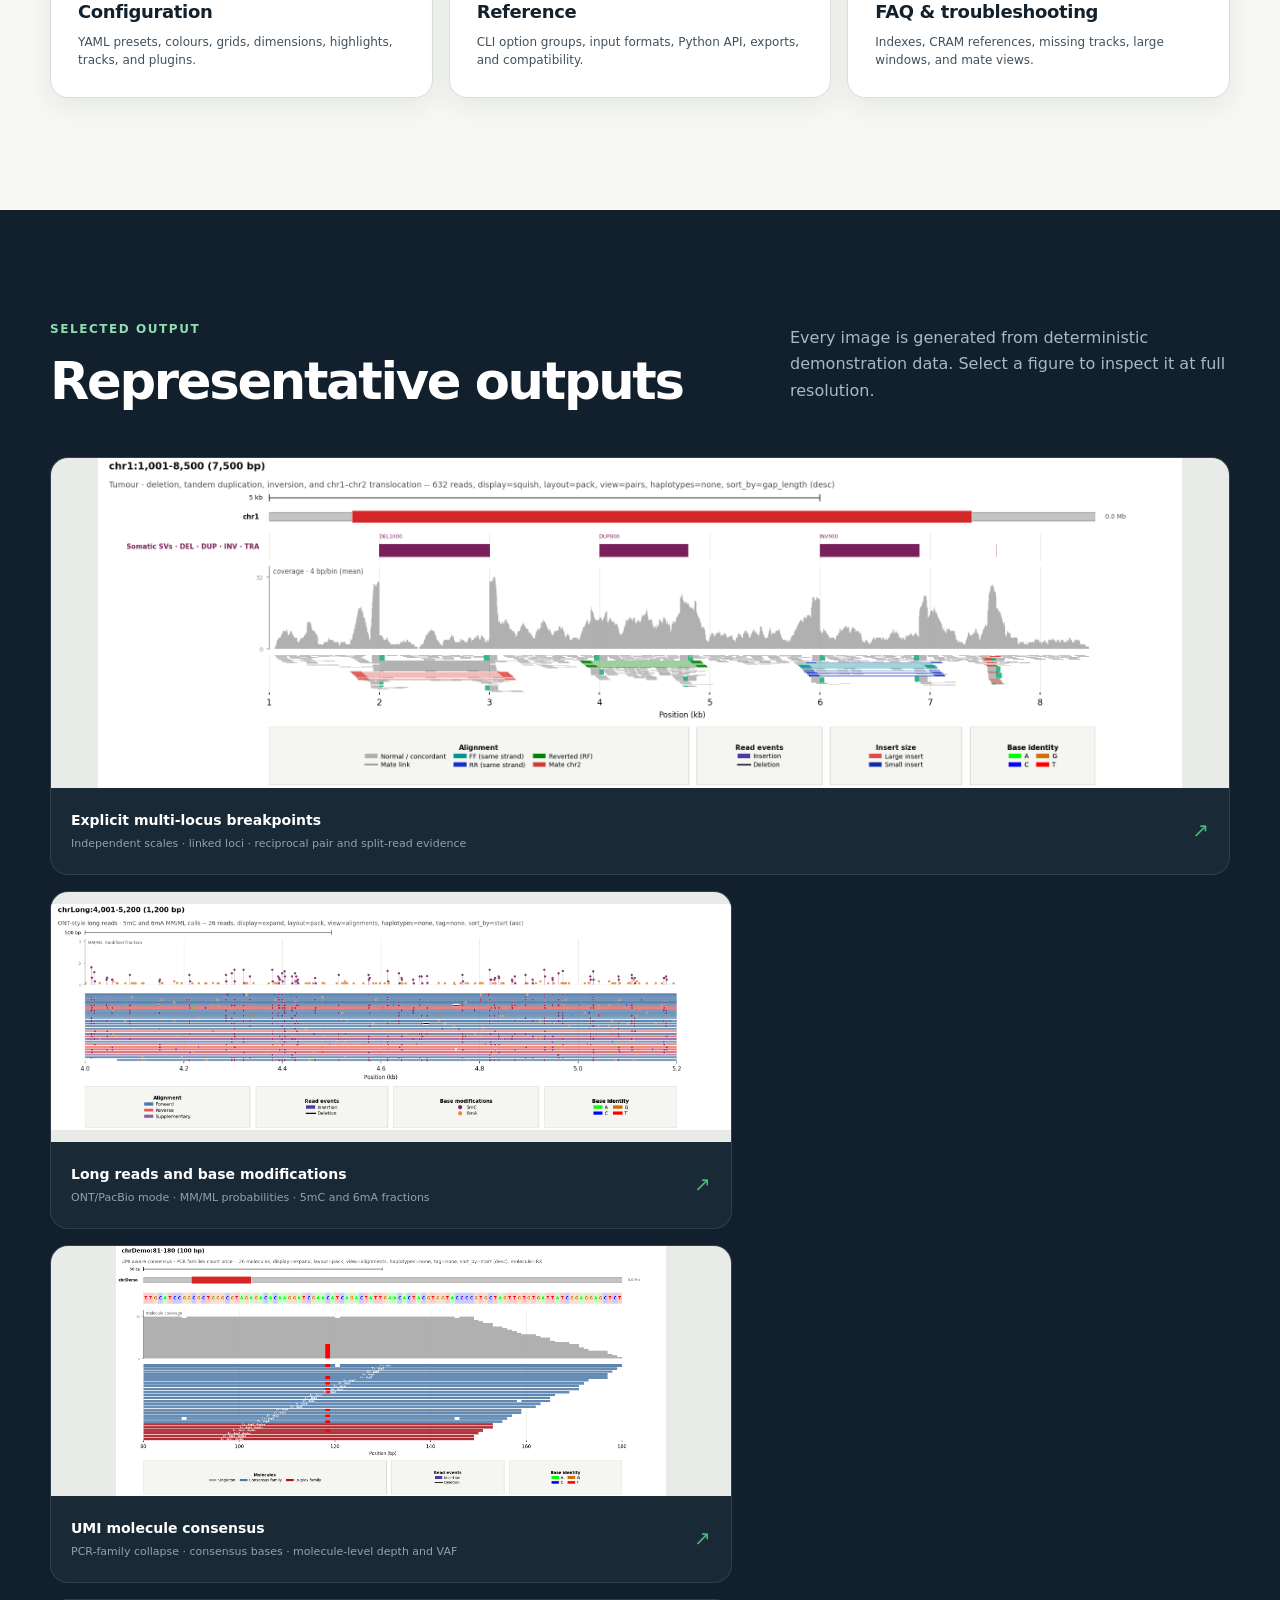
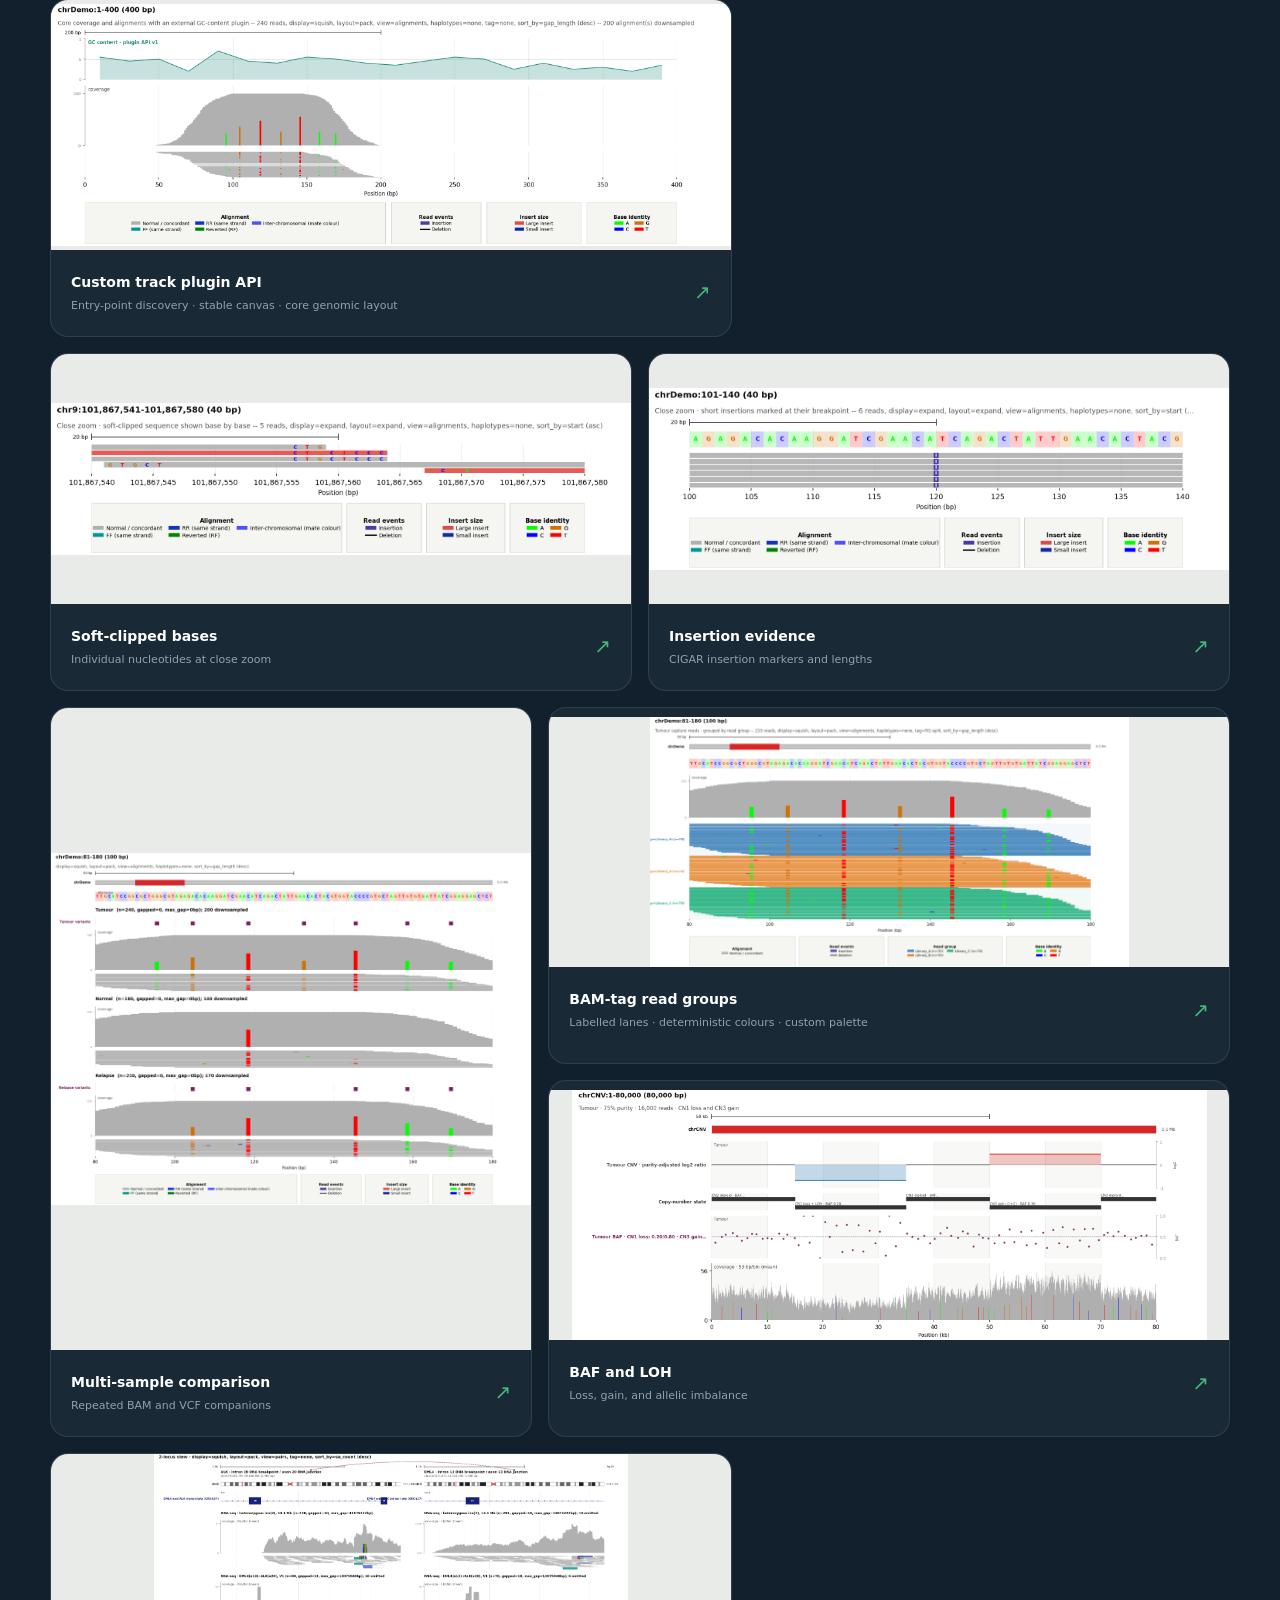
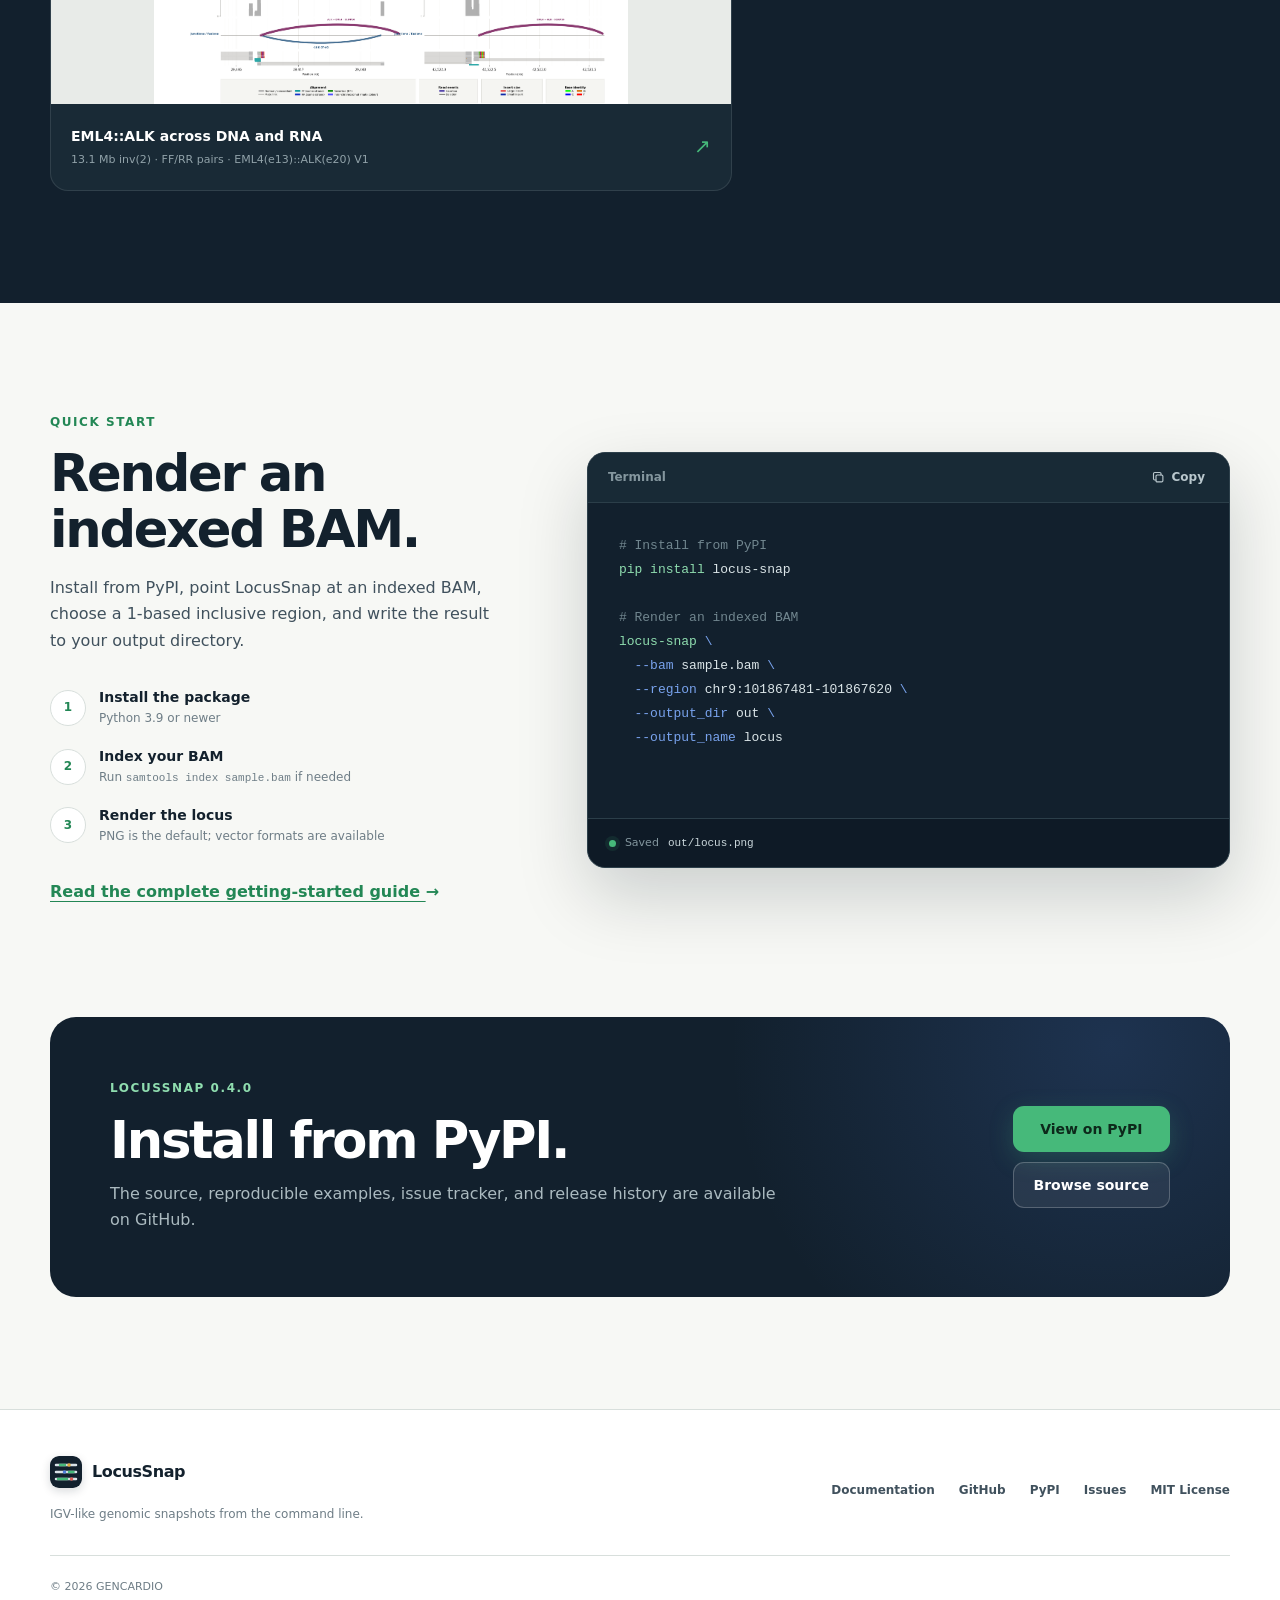
==== commit 05016dbb: "Release 0.4.0" ====
--- a/docs/index.html
+++ b/docs/index.html
@@ -56,7 +56,7 @@
       <section class="hero" id="top">
         <div class="hero-grid page-shell">
           <div class="hero-copy">
-            <p class="eyebrow"><span class="status-dot"></span> Version 0.3.0 · Open source</p>
+            <p class="eyebrow"><span class="status-dot"></span> Version 0.4.0 · Open source</p>
             <h1>Genomic evidence,<br><span>ready to share.</span></h1>
             <p class="hero-lede">Render indexed BAM and CRAM loci with alignments, coverage, variants, genes, quantitative tracks, and configurable styling.</p>
             <div class="hero-actions">
@@ -316,7 +316,7 @@
       <section class="cta-section">
         <div class="page-shell cta-card">
           <div>
-            <p class="eyebrow">LocusSnap 0.3.0</p>
+            <p class="eyebrow">LocusSnap 0.4.0</p>
             <h2>Install from PyPI.</h2>
             <p>The source, reproducible examples, issue tracker, and release history are available on GitHub.</p>
           </div>
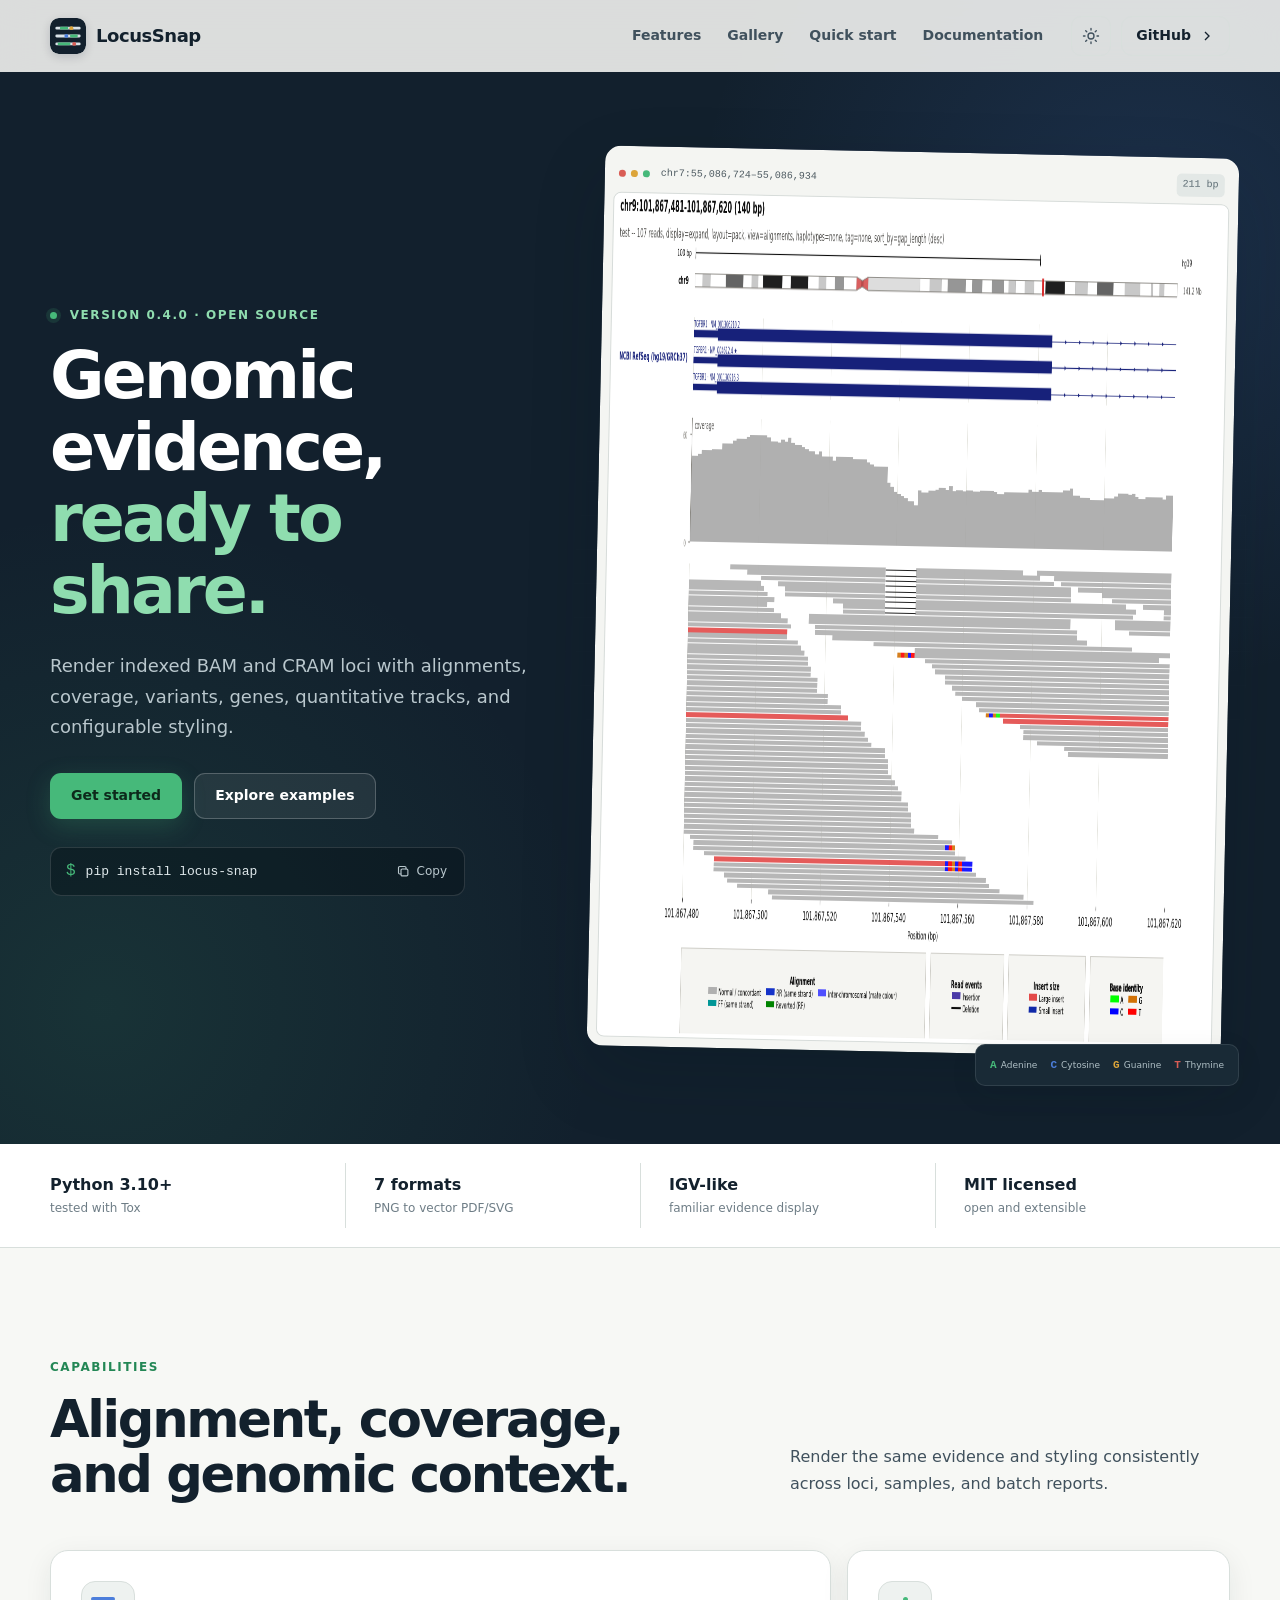
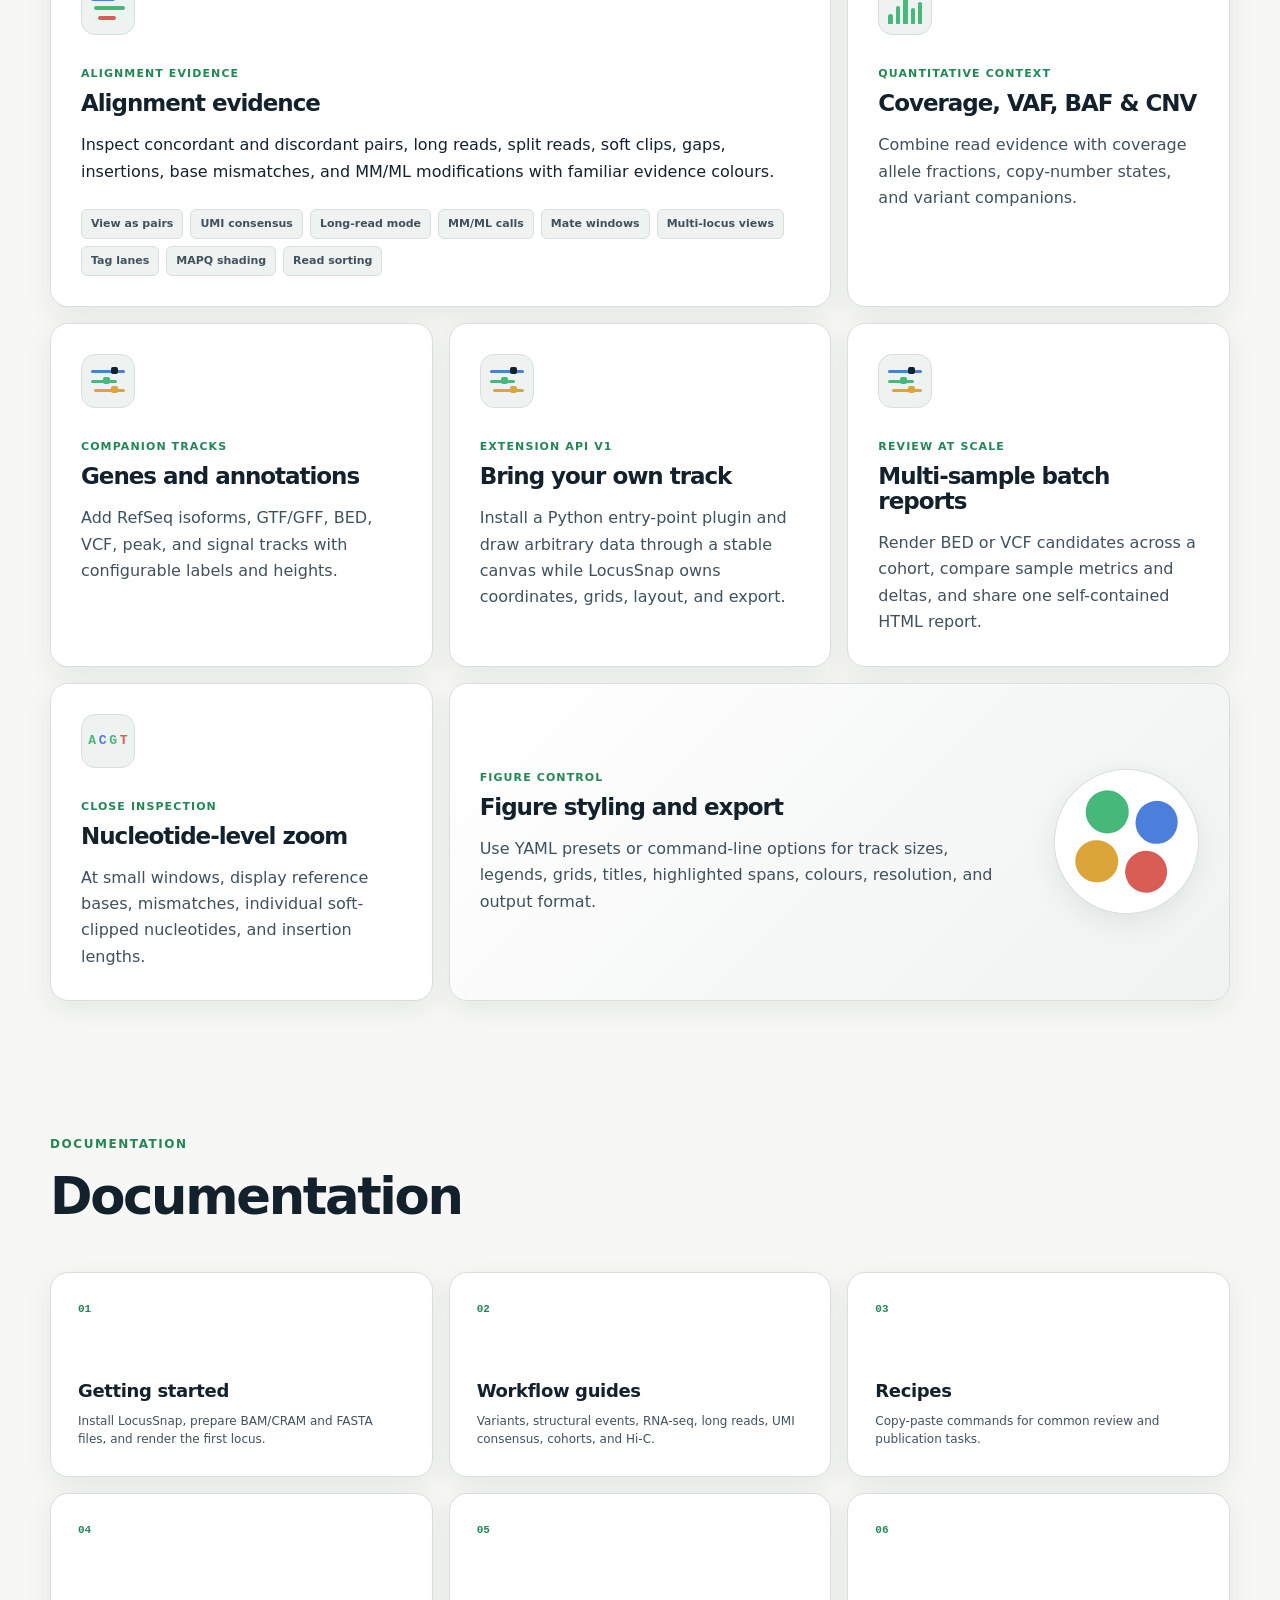
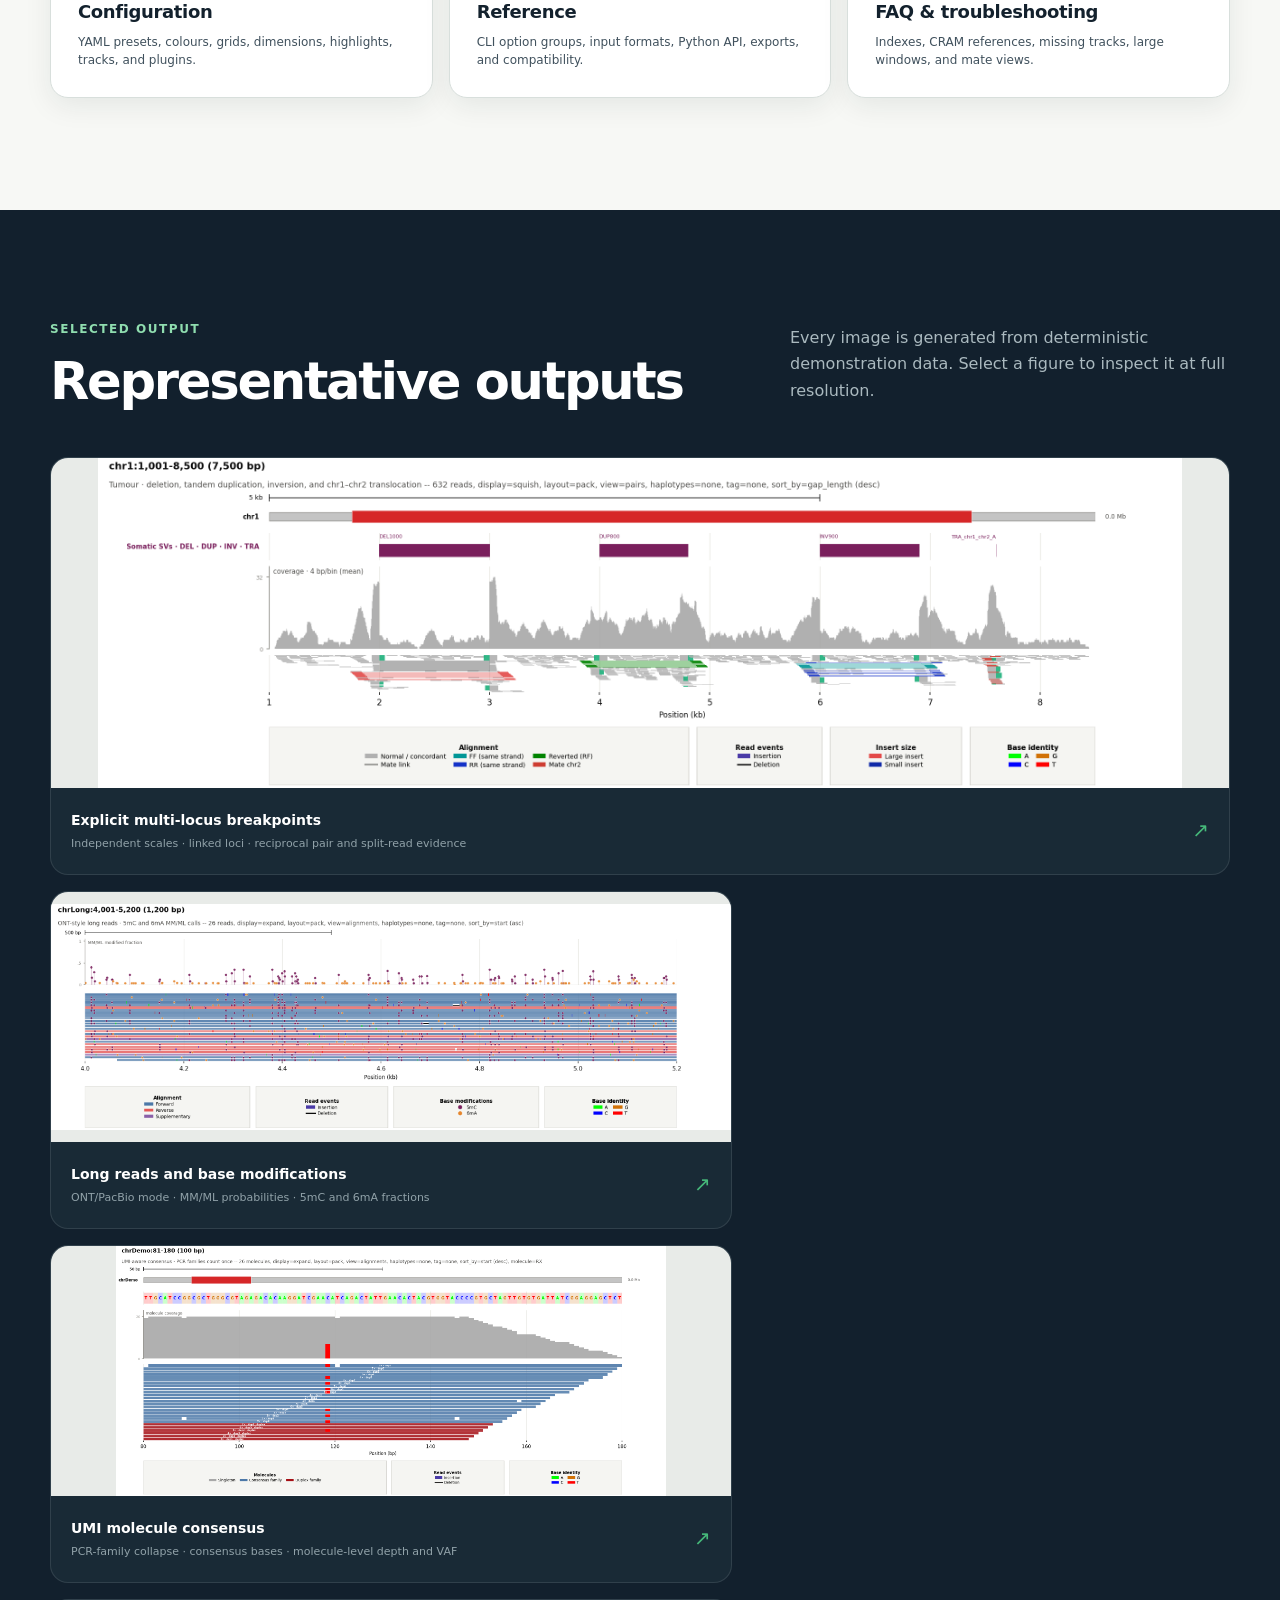
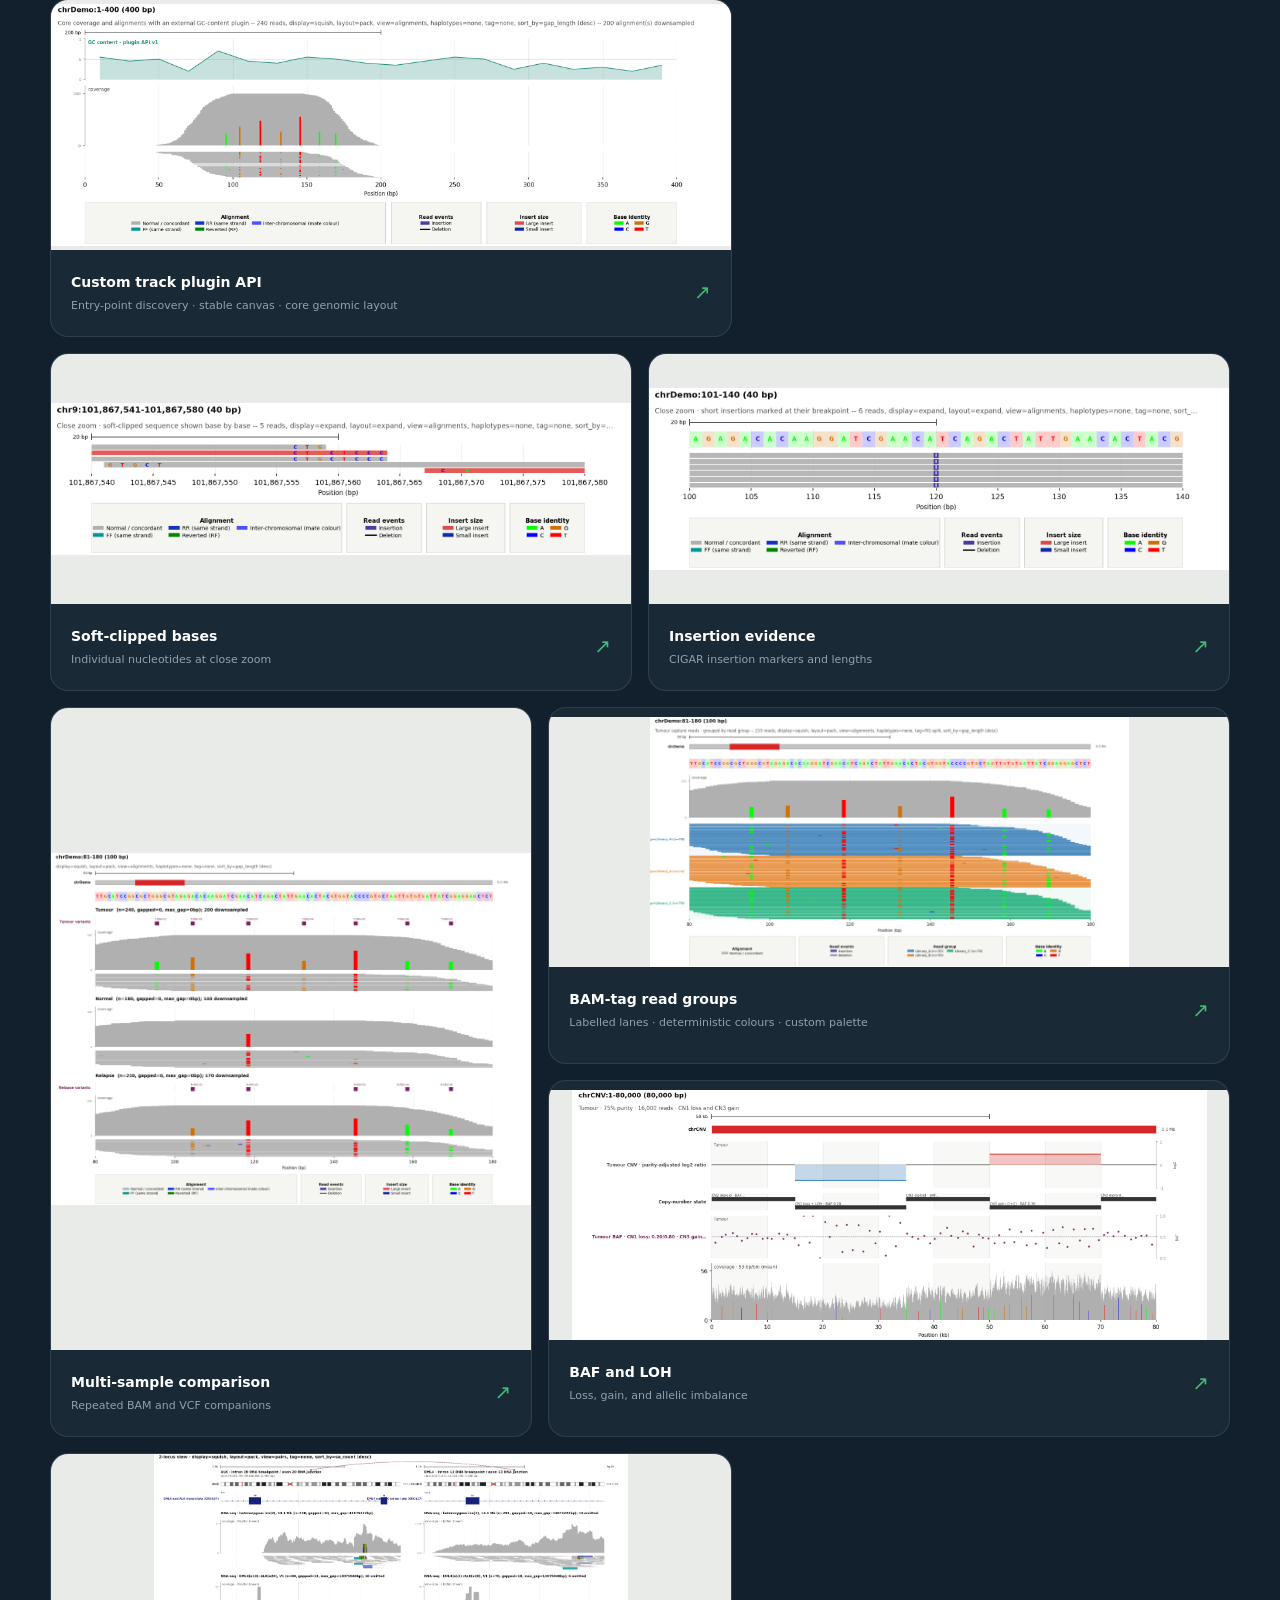
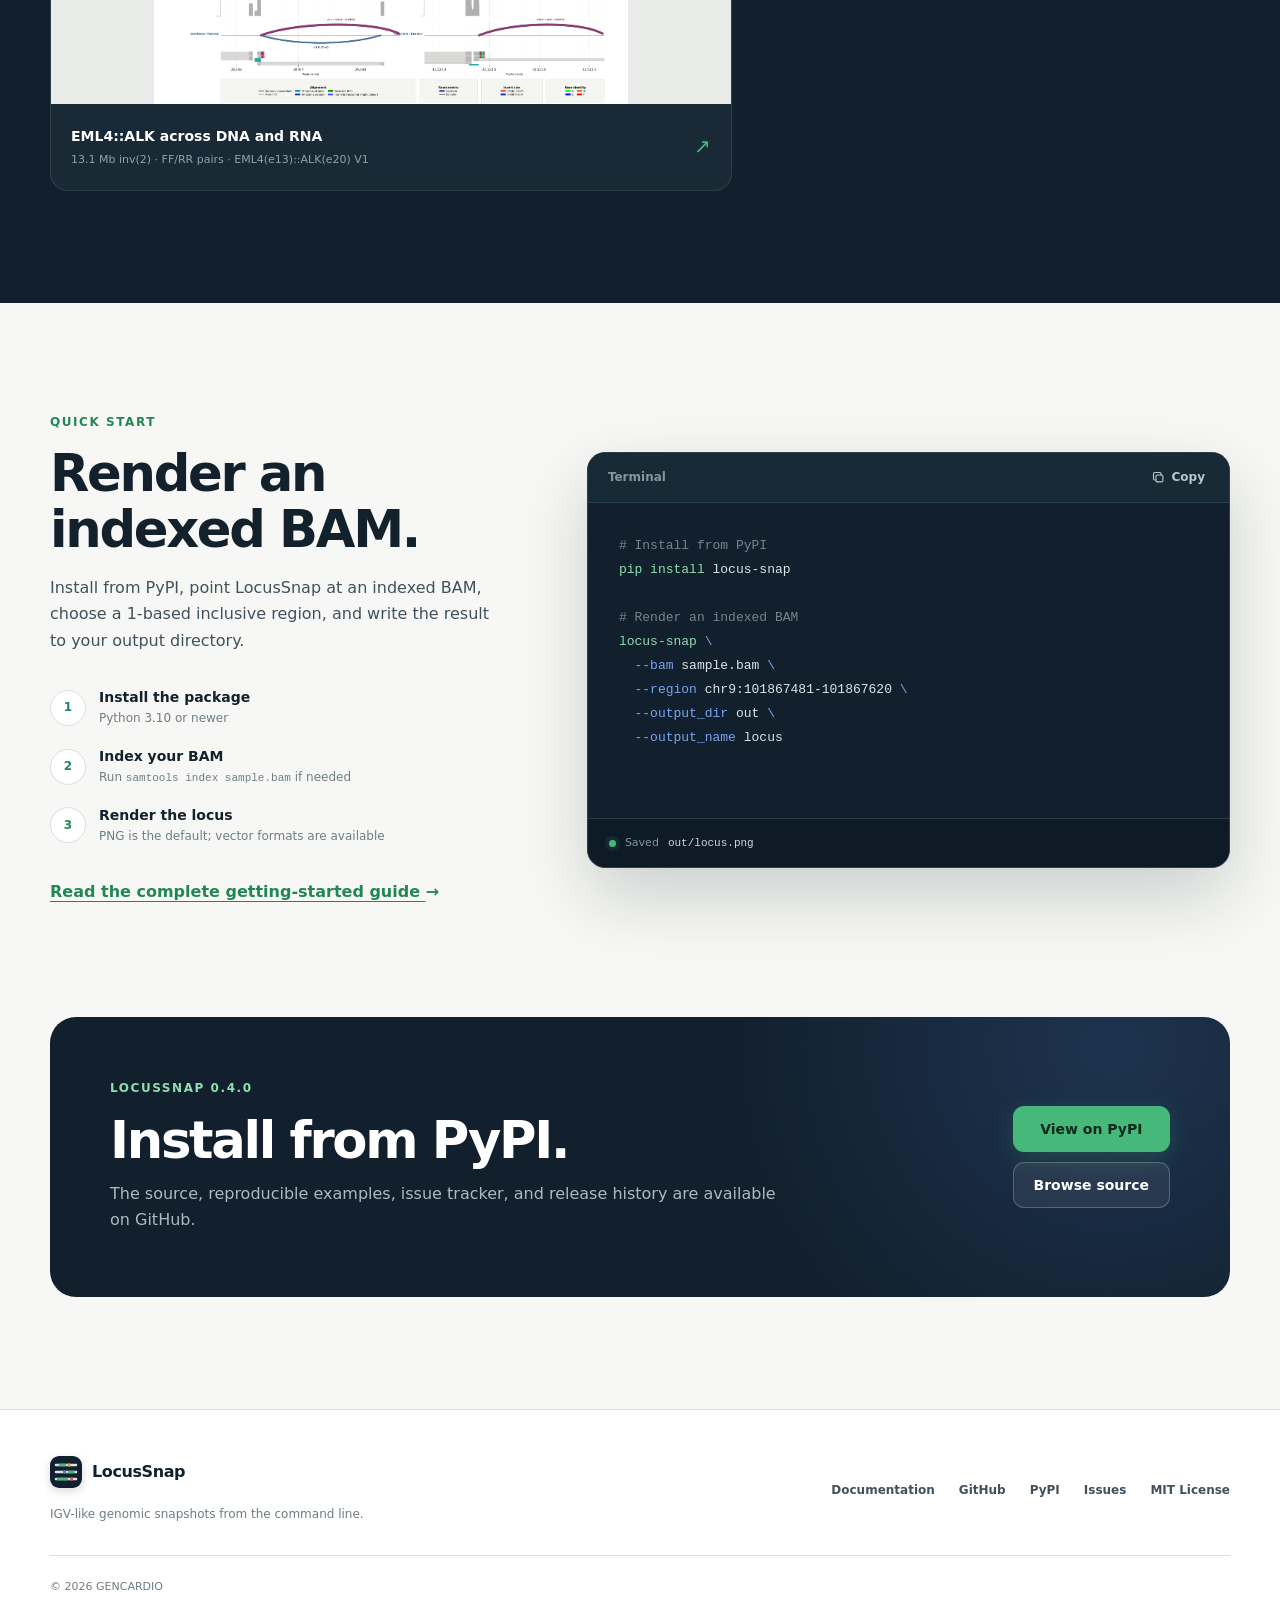
==== commit e6e35b2a: "Removed compatibility with python 3.9" ====
--- a/docs/index.html
+++ b/docs/index.html
@@ -95,7 +95,7 @@
 
       <section class="proof-strip" aria-label="Project highlights">
         <div class="page-shell proof-grid">
-          <div><strong>Python 3.9+</strong><span>tested with Tox</span></div>
+          <div><strong>Python 3.10+</strong><span>tested with Tox</span></div>
           <div><strong>7 formats</strong><span>PNG to vector PDF/SVG</span></div>
           <div><strong>IGV-like</strong><span>familiar evidence display</span></div>
           <div><strong>MIT licensed</strong><span>open and extensible</span></div>
@@ -283,7 +283,7 @@
             <h2>Render an indexed BAM.</h2>
             <p>Install from PyPI, point LocusSnap at an indexed BAM, choose a 1-based inclusive region, and write the result to your output directory.</p>
             <ol class="steps">
-              <li><span>1</span><div><strong>Install the package</strong><small>Python 3.9 or newer</small></div></li>
+              <li><span>1</span><div><strong>Install the package</strong><small>Python 3.10 or newer</small></div></li>
               <li><span>2</span><div><strong>Index your BAM</strong><small>Run <code>samtools index sample.bam</code> if needed</small></div></li>
               <li><span>3</span><div><strong>Render the locus</strong><small>PNG is the default; vector formats are available</small></div></li>
             </ol>
